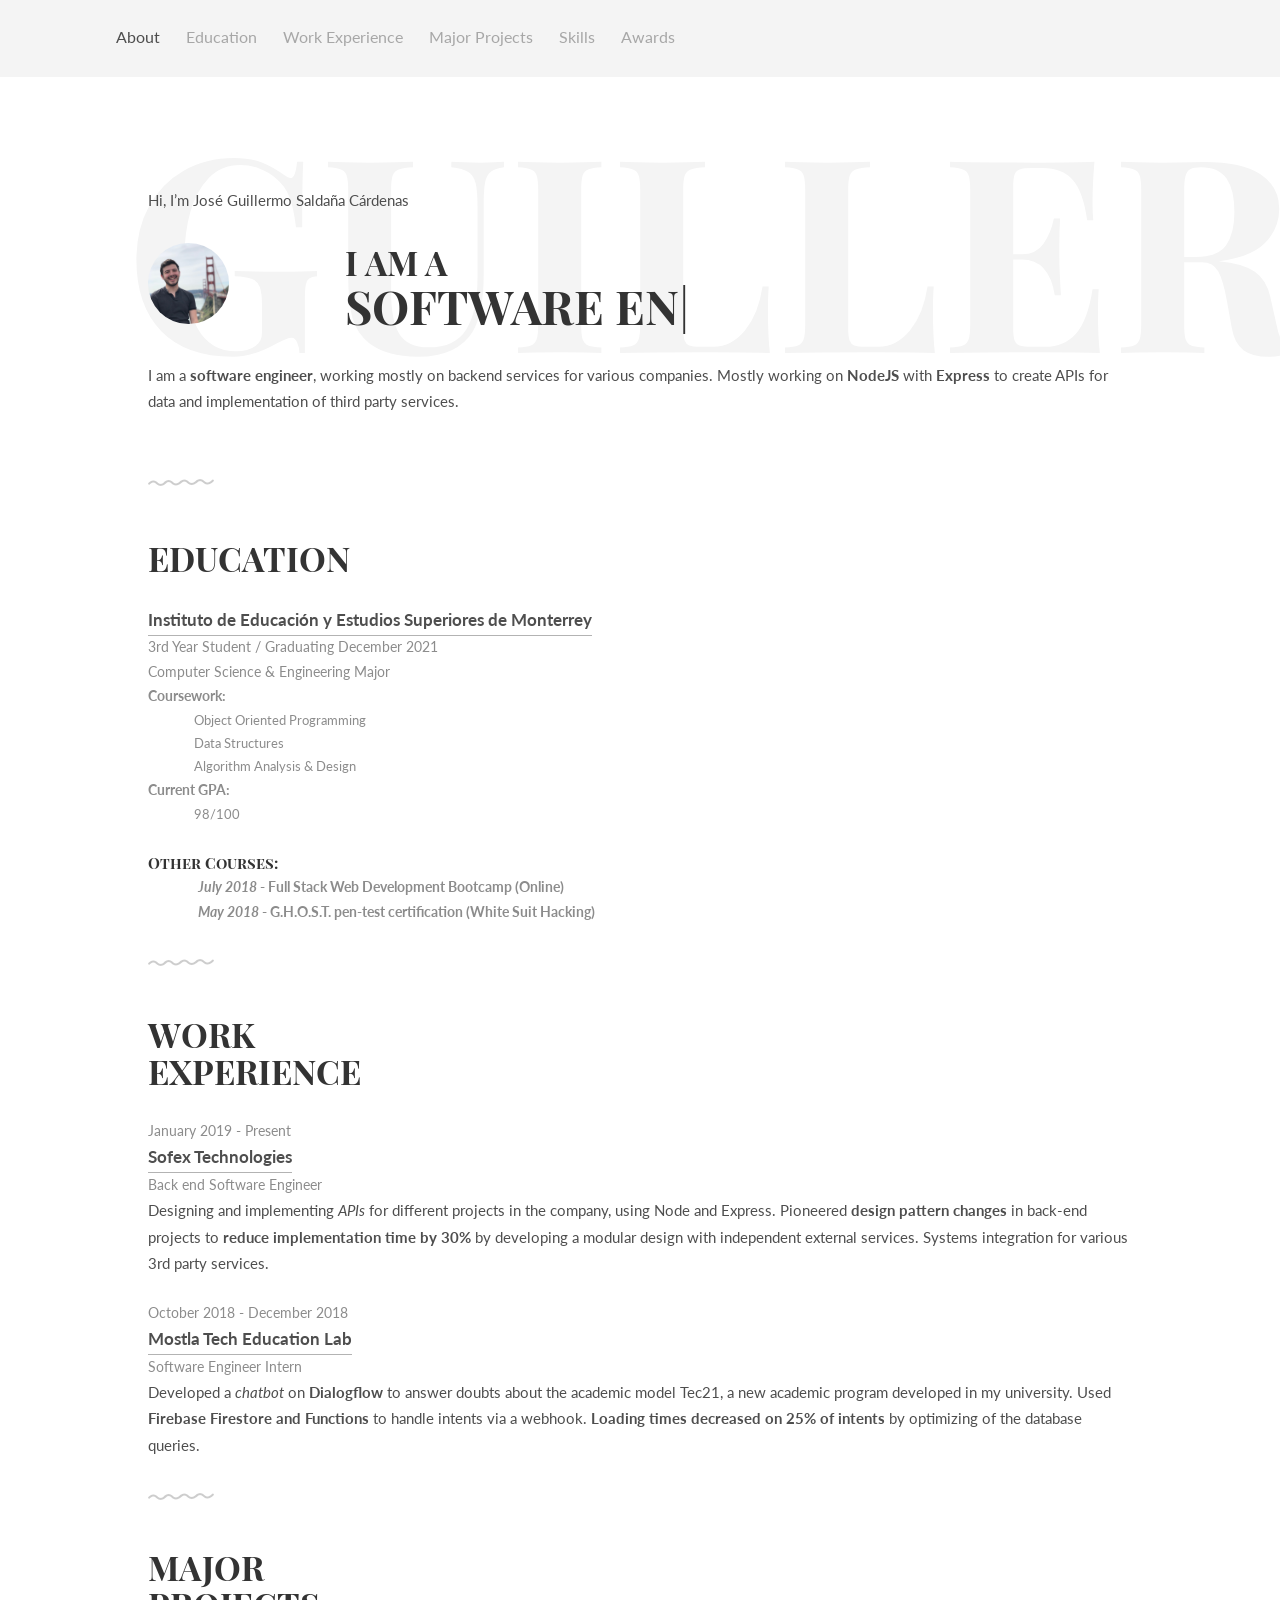
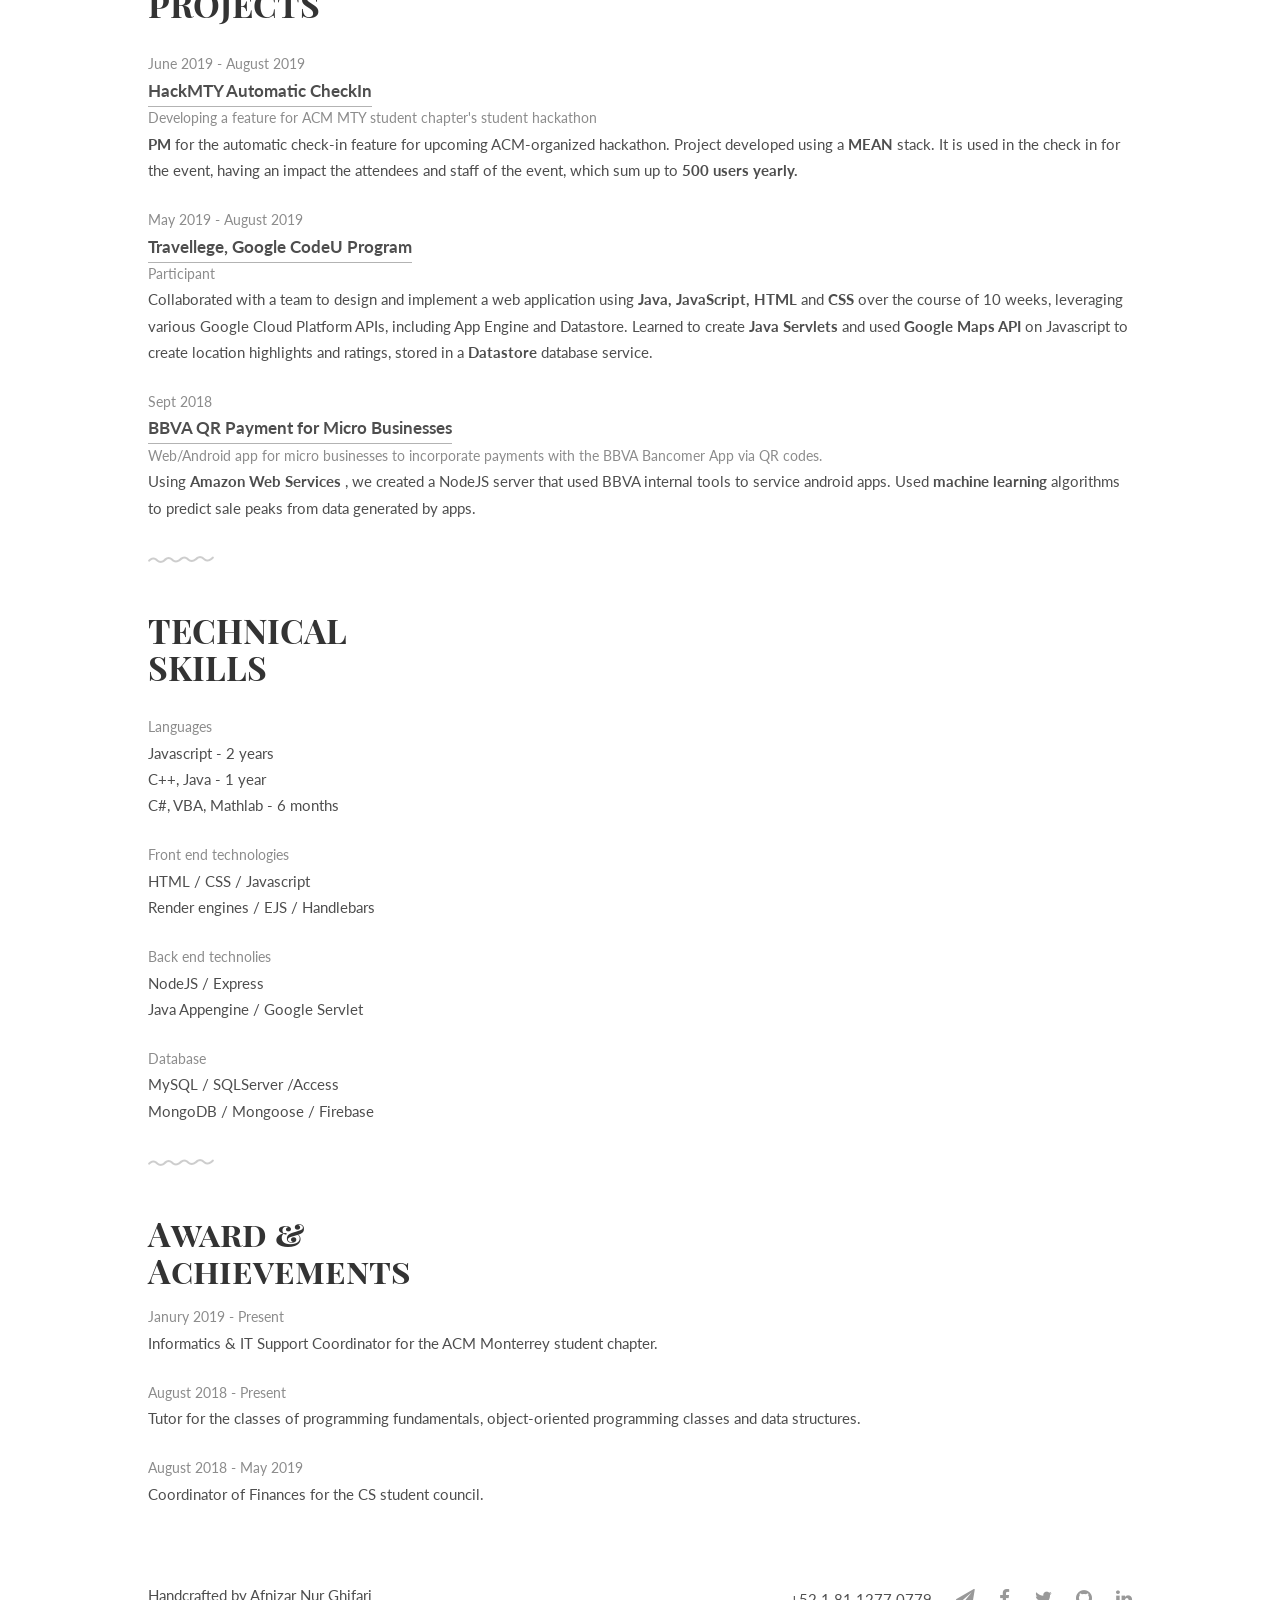
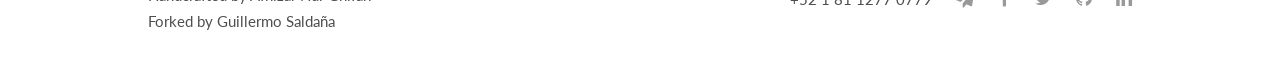
==== index.html @ 8d0f3b72 "Removes extra scroll bar" ====
<!DOCTYPE html>
<html>
<head>
    <title>José Guillermo Saldaña Cárdenas</title>
    <meta charset="utf-8" />
    <meta name="viewport" content="width=device-width, initial-scale=1">
    <meta name="description" content="Draco is free PSD &amp; HTML template by @afnizarnur">
    <meta name="author" content="">
    <meta name="viewport" content="width=device-width, initial-scale=1" />
    <link rel="stylesheet" href="css/kube.css" />
    <link rel="stylesheet" href="css/font-awesome.min.css" />
    <link rel="stylesheet" href="css/custom.css" />
    <link rel="shortcut icon" href="img/favicon.png" />
	<link href='https://fonts.googleapis.com/css?family=Playfair+Display+SC:700' rel='stylesheet' type='text/css'>
	<link href='https://fonts.googleapis.com/css?family=Lato:400,700' rel='stylesheet' type='text/css'>
	<style>
		.intro h1:before {
			/* Edit this with your name or anything else */
			content: 'Guillermo';
		}
	</style>
</head>
<body>
	<!-- Navigation -->
	<div class="main-nav">
		<div class="container">
			<header class="group top-nav">
				<div class="navigation-toggle" data-tools="navigation-toggle" data-target="#navbar-1">
				    <span class="logo">Guillermo Saldaña</span>
				</div>
			    <nav id="navbar-1" class="navbar item-nav">
				    <ul>
				        <li class="active"><a href="#about">About</a></li>
				        <li><a href="#education">Education</a></li>
				        <li><a href="#experiences">Work Experience</a></li>
                <li><a href="#projects">Major Projects</a></li>
                <li><a href="#skills">Skills</a></li>
                <li><a href="#awards">Awards</a></li>
                <!-- <li><a href="#events">Event Participation</a></li> -->
				    </ul>
				</nav>
			</header>
		</div>
	</div>

	<!-- Introduction -->
	<div class="intro section" id="about">
		<div class="container">
			<p>Hi, I’m José Guillermo Saldaña Cárdenas</p>
			<div class="units-row units-split wrap">
				<div class="unit-20">
					<img src="img/ava.jpg" alt="Avatar">
				</div>
				<div class="unit-80">
					<h1>I am a<br><span id="typed"></span></h1>
				</div>
        <p>
          I am a <strong>software engineer</strong>, working mostly on backend services for various companies. Mostly working on <strong>NodeJS</strong> with <strong>Express</strong> to create APIs for data and implementation of third party services.
        </p>
			</div>
		</div>
  </div>

  <!-- Education -->
  <div class="work section second" id="education">
		<div class="container">
			<h1>Education</h1>
			<ul class="work-list">
				<li><a href="https://tec.mx/es" target="_blank">Instituto de Educación y Estudios Superiores de Monterrey</a></li>
        <li>3rd Year Student / Graduating December 2021 </li>
        <li></li>
        <li>Computer Science & Engineering Major</li>
        <li><strong>Coursework:</strong>
          <ul>
            <li>Object Oriented Programming</li>
            <li>Data Structures</li>
            <li>Algorithm Analysis & Design</li>
          </ul>
        </li>
        <li><strong>Current GPA:</strong> 
          <ul>
            <li>
              98/100
            </li>
          </ul>
        </li>
			</ul>
			<ul class="work-list">
        <h5><strong>Other Courses:</strong></lh5>
          <ul>
            <li>
                <em> July 2018 </em> - Full Stack Web Development Bootcamp (Online) 
            </li>
            <li>
                <em> May 2018 </em> - G.H.O.S.T. pen-test certification (White Suit Hacking)
            </li>
          </ul>
			</ul>
		</div>
	</div>

	<!-- Work Experience -->
	<div class="work section second" id="experiences">
		<div class="container">
			<h1>Work<br>Experience</h1>
			<ul class="work-list">
				<li>January 2019 - Present</li>
				<li><a href="http://www.sofex.com.mx/es/" target="_blank">Sofex Technologies</a></li>
        <li>Back end Software Engineer</li>
        <p>
          Designing and implementing <em> APIs </em> for different projects in the company, using Node and Express.
          Pioneered <strong> design pattern changes </strong> in back-end projects to <strong> reduce implementation
          time by 30% </strong> by developing a modular design with independent external services.
          Systems integration for various 3rd party services.
        </p>
			</ul>
			<ul class="work-list">
				<li>October 2018 - December 2018</li>
				<li><a href="https://mostla.tec.mx" target="_blank">Mostla Tech Education Lab</a></li>
        <li>Software Engineer Intern</li>
        <p>
          Developed a <em> chatbot </em> on <strong> Dialogflow </strong> to answer doubts about the academic model
          Tec21, a new academic program developed in my university.
          Used <strong> Firebase Firestore and Functions </strong> to handle intents via a webhook. <strong> Loading
          times decreased on 25% of intents </strong> by optimizing of the database queries.
        </p>
			</ul>
		</div>
	</div>

	<!-- Projects -->
	<div class="work section second" id="projects">
		<div class="container">
			<h1>Major<br>Projects</h1>
			<ul class="work-list">
				<li>June 2019 - August 2019</li>
				<li><a href="http://register.hackmty.com" target="_blank">HackMTY Automatic CheckIn</a></li>
        <li>Developing a feature for ACM MTY student chapter's student hackathon</li>
        <p>
            <strong> PM </strong> for the automatic check-in feature for upcoming ACM-organized hackathon.
            Project developed using a <strong> MEAN </strong> stack.
            It is used in the check in for the event, having an impact the attendees and staff of the event, which sum up to <strong> 500 users yearly. </strong>
        </p>
			</ul>
			<ul class="work-list">
				<li>May 2019 - August 2019</li>
				<li><a href="https://summerofcode.withgoogle.com/" target="_blank">Travellege, Google CodeU Program</a></li>
        <li>Participant</li>
        <p>
          Collaborated with a team to design and implement a web application using
          <strong> Java, JavaScript, HTML </strong> and <strong> CSS </strong> over the course of 10 weeks, leveraging
          various Google Cloud Platform APIs, including App Engine and Datastore.
          Learned to create <strong>Java Servlets </strong> and used <strong>Google Maps API </strong> on Javascript to
          create location highlights and ratings, stored in a <strong> Datastore </strong> database service.
        </p>
      </ul>
			<ul class="work-list">
				<li>Sept 2018</li>
				<li><a href="https://www.bbva.mx" target="_blank">BBVA QR Payment for Micro Businesses</a></li>
        <li>Web/Android app for micro businesses to incorporate payments with the BBVA Bancomer App via QR codes.</li>
        <p>
          Using <strong> Amazon Web Services </strong>, we created a NodeJS server that used</strong> BBVA internal tools</strong>
          to service android apps. Used <strong> machine learning </strong> algorithms to predict sale peaks from data generated by apps.
        </p>
      </ul>
        

		</div>
	</div>

  <!-- Technical Skills -->
  <div class="skills section second" id="skills">
    <div class="container">
      <h1>Technical<br>Skills</h1>
      <ul class="skill-list list-flat">
        <li>Languages</li>
        <li>Javascript - 2 years</li>
        <li>C++, Java - 1 year</li>
        <li>C#, VBA, Mathlab - 6 months</li>
      </ul>
      <ul class="skill-list list-flat">
        <li>Front end technologies</li>
        <li>HTML / CSS / Javascript</li>
        <li>Render engines / EJS / Handlebars</li>
      </ul>
      <ul class="skill-list list-flat">
        <li>Back end technolies</li>
        <li>NodeJS / Express </li> 
        <li>Java Appengine / Google Servlet </li>
      </ul>
      <ul class="skill-list list-flat">
        <li>Database</li>
        <li>MySQL / SQLServer /Access</li>
        <li>MongoDB / Mongoose / Firebase</li>
      </ul>
    </div>
  </div>

	<!-- Award & Achievements -->
	<div class="award second" id="achievements">
		<div class="container">
			<h1>Award &amp;<br>Achievements</h1>
			<ul class="award-list list-flat">
        <li>Janury 2019 - Present</li>
				<li>
          Informatics & IT Support Coordinator for the ACM Monterrey student chapter.
        </li>
			</ul>
			<ul class="award-list list-flat">
				<li>August 2018 - Present</li>
        <li>Tutor for the classes of programming fundamentals, object-oriented
        programming classes and data structures.</li>
			</ul>
			<ul class="award-list list-flat">
				<li>August 2018 - May 2019</li>
        <li>
          Coordinator of Finances for the CS student council.
				</li>
			</ul>
		</div>
  </div>
  
  
	<footer>
      <div class="container">
        <div class="units-row">
            <div class="unit-50">
              <p>Handcrafted by Afnizar Nur Ghifari <br>  Forked by Guillermo Saldaña</p>
            </div>
            <div class="unit-50">
            <ul class="social list-flat right">
              <li>+52 1 81 1277 0779</li>
              <li><a href="mailto:jgmosaldanac@gmail.com"><i class="fa fa-send"></i></a></li>
              <li><a href="https://www.facebook.com/memosaldanac"><i class="fa fa-facebook"></i></a></li>
              <li><a href="http://twitter.com/memo_saldana"><i class="fa fa-twitter"></i></a></li>
              <li><a href="http://dribbble.com/memo-saldana"><i class="fa fa-github"></i></a></li>
              <li><a href="https://linkedin.com/in/jgmo-saldanac/"><i class="fa fa-linkedin"></i></a></li>
            </ul>
            
            </div>
        </div>
      </div>
    </footer>
	<!-- Javascript -->
	<script src="js/jquery.min.js"></script>
	<script src="js/typed.min.js"></script>
    <script src="js/kube.min.js"></script>
    <script src="js/site.js"></script>
    <script>
		function newTyped(){}$(function(){$("#typed").typed({
		// Change to edit type effect
		strings: ["Software Engineer", "Web Developer", "Backend Developer", "Human"],

		typeSpeed:90,backDelay:700,contentType:"html",loop:!0,resetCallback:function(){newTyped()}}),$(".reset").click(function(){$("#typed").typed("reset")})});
    </script>
</body>
</html>
---- css/kube.css ----
/*
 *  Kube Framework 4
 *  Draco HTML Template by @afnizarnur
 *  License: Attribution-NonCommercial-ShareAlike 4.0 International (CC BY-NC-SA 4.0)
*/

/* =Reset
-----------------------------------------------------------------------------*/
*,
*:before,
*:after {
  -webkit-box-sizing: border-box;
  -moz-box-sizing: border-box;
  box-sizing: border-box;
}
html {
  font-family: sans-serif;
  -ms-text-size-adjust: 100%;
  -webkit-text-size-adjust: 100%;
}
html,
body,
div,
span,
object,
iframe,
p,
blockquote,
pre,
a,
abbr,
acronym,
address,
big,
cite,
code,
del,
dfn,
em,
img,
ins,
kbd,
q,
s,
samp,
small,
strike,
strong,
sub,
sup,
tt,
var,
b,
u,
i,
center,
dl,
dt,
dd,
ol,
ul,
li,
fieldset,
form,
label,
legend,
table,
caption,
tbody,
tfoot,
thead,
tr,
th,
td,
article,
aside,
canvas,
details,
embed,
figure,
figcaption,
footer,
header,
hgroup,
menu,
nav,
output,
ruby,
section,
summary,
time,
mark,
audio,
video,
h1,
h2,
h3,
h4,
h5,
h6 {
  margin: 0;
  padding: 0;
  border: 0;
  outline: 0;
  font-size: 100%;
  vertical-align: baseline;
  background: transparent;
}
a:active,
a:hover {
  outline: 0;
}
article,
aside,
details,
figcaption,
figure,
footer,
header,
hgroup,
main,
nav,
section,
embed,
object,
iframe,
audio,
video,
canvas,
progress,
meter,
output,
textarea {
  display: block;
}
audio:not([controls]) {
  display: none;
  height: 0;
}
/* To prevent some browsers from inserting quotes on q and p */
blockquote,
q {
  quotes: none;
}
blockquote p:before,
blockquote p:after,
q:before,
q:after {
  content: '';
  content: none;
}
/* Table reset */
table {
  border-collapse: collapse;
  border-spacing: 0;
}
caption,
th,
td {
  text-align: left;
  vertical-align: top;
}
thead th,
thead td {
  font-weight: bold;
  vertical-align: bottom;
}
/* Image inside */
a img,
th img,
td img {
  vertical-align: top;
}
button,
input,
select,
textarea {
  margin: 0;
}
textarea {
  overflow: auto;
  vertical-align: top;
  resize: vertical;
}
/* Normalize buttons in IE */
button {
  width: auto;
  overflow: visible;
}
/* Hand cursor on clickable controls */
input[type="reset"],
input[type="submit"],
input[type="file"],
input[type="radio"],
input[type="checkbox"],
select,
button {
  cursor: pointer;
}
/* Trick with vertical align for radio and checkbox  */
input[type="radio"],
input[type="checkbox"] {
  font-size: 110%;
  position: relative;
  top: -1px;
  margin-right: 3px;
}
/* Normalize search fields */
input[type="search"] {
  -webkit-appearance: textfield;
}
input[type="search"]::-webkit-search-decoration,
input[type="search"]::-webkit-search-cancel-button {
  -webkit-appearance: none;
}
/* Normalize horizontal line */
hr {
  display: block;
  height: 1px;
  border: 0;
  border-top: 1px solid #ddd;
}
/* Responsive media */
img,
video,
audio,
embed,
object {
  max-width: 100%;
}
img,
video,
embed,
object {
  height: auto;
}
embed,
object {
  height: 100%;
}
img {
  vertical-align: middle;
  -ms-interpolation-mode: bicubic;
}
/* =Typography
-----------------------------------------------------------------------------*/
body {
  font-family: "Helvetica Neue", Helvetica, Tahoma, sans-serif;
  font-size: 0.9375em;
  line-height: 1.65em;
  background: #ffffff;
  color: #222222;
}
/* =Links
-----------------------------------------------------------------------------*/
a {
  color: #134da5;
}
a:focus,
a:hover {
  color: #de2c3b;
}
/* =Headings
-----------------------------------------------------------------------------*/
h1,
h2,
h3,
h4,
h5,
h6,
.h1,
.h2,
.h3,
.h4,
.h5,
.h6 {
  font-family: "Helvetica Neue", Helvetica, Tahoma, sans-serif;
  font-weight: bold;
  color: #000000;
  text-rendering: optimizeLegibility;
  margin: 0 0 .5em 0;
}
h1,
.h1,
h2,
.h2 {
  line-height: 1.1;
}
h3,
.h3,
h4,
.h4 {
  line-height: 1.3;
}
h1,
.h1 {
  font-size: 2.25em;
}
h2,
.h2 {
  font-size: 1.5em;
  margin-bottom: .7em;
}
h3,
.h3 {
  font-size: 1.3125em;
}
h4,
.h4 {
  font-size: 1.125em;
}
h5,
.h5 {
  font-size: 1em;
}
h6,
.h6 {
  font-size: 0.75em;
  text-transform: uppercase;
}
/* =Lead
-----------------------------------------------------------------------------*/
.lead {
  font-size: 1.3125em;
  line-height: 1.5;
  margin-bottom: 1.0999999999999999em;
}
/* =Line height and margin
-----------------------------------------------------------------------------*/
p,
ul,
ol,
dl,
dd,
dt,
blockquote,
td,
th {
  line-height: 1.65em;
}
ul,
ol,
ul ul,
ol ol,
ul ol,
ol ul {
  margin: 0 0 0 3.3em;
}
ul li,
ol li {
  text-align: left;
}
ol ol li {
  list-style-type: lower-alpha;
}
ol ol ol li {
  list-style-type: lower-roman;
}
p,
ul,
ol,
dl,
blockquote,
hr,
pre,
table,
form,
fieldset,
figure,
address {
  margin-bottom: 1.65em;
}
/* =Blockquote
-----------------------------------------------------------------------------*/
blockquote {
  position: relative;
  font-style: italic;
  font-size: 1.125em;
  margin-left: 2.4749999999999996em;
  padding-left: 1.65em;
  border-left: 2px solid #dddddd;
}
blockquote p {
  margin-bottom: .5em;
}
blockquote small,
cite {
  color: rgba(0, 0, 0, 0.4);
  font-style: italic;
}
small,
blockquote cite {
  font-size: 12.75px;
  line-height: 1;
}
/* =Address
-----------------------------------------------------------------------------*/
address {
  font-style: normal;
}
/* =Definition list
-----------------------------------------------------------------------------*/
dl dt {
  font-weight: bold;
}
dd {
  margin-left: 1.65em;
}
/* =Text-level
-----------------------------------------------------------------------------*/
s,
del {
  text-decoration: line-through;
}
abbr[title],
dfn[title] {
  border-bottom: 1px dotted #0f0f0f;
  cursor: help;
}
strong,
b {
  font-weight: bold;
}
em,
i {
  font-style: italic;
}
sub,
sup {
  font-size: 11.25px;
  line-height: 0;
  position: relative;
}
sup {
  top: -0.5em;
}
sub {
  bottom: -0.25em;
}
figcaption {
  margin: .3em 0;
  font-size: 12.75px;
  font-style: italic;
}
ins,
u {
  text-decoration: underline;
}
mark {
  background-color: #ffc800;
  color: #0f0f0f;
  text-decoration: none;
}
/* =Code
-----------------------------------------------------------------------------*/
pre,
code,
kbd,
samp,
var,
output {
  font-size: 90%;
  font-style: normal;
  font-family: Menlo, Monaco, Consolas, "Courier New", monospace;
}
pre {
  margin-top: 1.65em;
  font-size: 100%;
  line-height: 1.5;
  color: #222222;
  overflow: auto;
}
code,
samp,
kbd {
  padding: 3px 6px 2px 6px;
  display: inline-block;
  line-height: 1;
  border-radius: 2px;
}
code {
  background: #f4f4f4;
  border: 1px solid #d4d4d4;
}
pre code {
  font-size: 100%;
  border: none;
  padding: 0;
  background: none;
  line-height: 1.65em;
}
var {
  color: rgba(0, 0, 0, 0.5);
}
samp {
  background: #d3e3fb;
  border: 1px solid #b2cef8;
}
kbd {
  background: #0f0f0f;
  color: rgba(255, 255, 255, 0.85);
  white-space: nowrap;
}
/* =Form
-----------------------------------------------------------------------------*/
button:active,
button:focus {
  outline: none;
}
textarea,
select {
  font-family: "Helvetica Neue", Helvetica, Tahoma, sans-serif;
  font-size: 1em;
  box-shadow: none;
}
textarea,
select[multiple],
select[multiple="multiple"] {
  padding: 0.3em 0.35em;
  line-height: 1.35em;
  width: 100%;
}
input[type="text"],
input[type="password"],
input[type="email"],
input[type="url"],
input[type="phone"],
input[type="tel"],
input[type="number"],
input[type="datetime"],
input[type="date"],
input[type="month"],
input[type="color"],
input[type="time"],
input[type="search"],
input[type="datetime-local"] {
  font-family: "Helvetica Neue", Helvetica, Tahoma, sans-serif;
  font-size: 1em;
  box-shadow: none;
  padding: 0.3em 0.35em;
  line-height: 1.65em;
  border-radius: 0;
  outline: none;
}
select[multiple],
select[multiple="multiple"],
textarea,
input[type="text"],
input[type="password"],
input[type="email"],
input[type="url"],
input[type="phone"],
input[type="tel"],
input[type="number"],
input[type="datetime"],
input[type="date"],
input[type="month"],
input[type="color"],
input[type="time"],
input[type="search"],
input[type="datetime-local"] {
  background: #ffffff;
  border: 1px solid #cccccc;
  position: relative;
  z-index: 2;
  -webkit-appearance: none;
}
textarea[disabled],
input[type="text"][disabled],
input[type="password"][disabled],
input[type="email"][disabled],
input[type="url"][disabled],
input[type="phone"][disabled],
input[type="tel"][disabled],
input[type="number"][disabled],
input[type="datetime"][disabled],
input[type="date"][disabled],
input[type="month"][disabled],
input[type="color"][disabled],
input[type="time"][disabled],
input[type="search"][disabled],
input[type="datetime-local"][disabled] {
  resize: none;
  color: rgba(0, 0, 0, 0.5);
}
select[disabled],
input[type="checkbox"][disabled],
input[type="radio"][disabled] {
  cursor: default;
}
input::-moz-focus-inner,
button::-moz-focus-inner {
  border: 0;
  padding: 0;
}
input[type="range"] {
  position: relative;
  top: 3px;
}
select {
  margin-bottom: 0 !important;
}
fieldset {
  padding: 1.65em;
  margin-bottom: 1.65em;
  border: 1px solid #cccccc;
}
fieldset *:last-child {
  margin-bottom: 0 !important;
}
legend {
  font-weight: bold;
  padding: 0 1em;
  margin-left: -1em;
}
/* =Tables
-----------------------------------------------------------------------------*/
table {
  max-width: 100%;
  width: 100%;
  empty-cells: show;
}
table caption {
  text-transform: uppercase;
  padding: 0 1.0999999999999999em;
  color: rgba(0, 0, 0, 0.4);
  font-size: 12.75px;
}
table th,
table td {
  border-bottom: 1px solid #eeeeee;
  padding: 0.825em 1.0999999999999999em;
}
table tfoot th,
table tfoot td {
  color: rgba(0, 0, 0, 0.4);
}
/* =Grid
-----------------------------------------------------------------------------*/
.units-container:after,
.units-row:after {
  content: "";
  display: table;
  clear: both;
}
.units-container:after,
.units-row:after {
  content: "";
  display: table;
  clear: both;
}
.units-container {
  /* it's the trick to not collapse padding-top in the child element */

  padding-top: 1px;
  margin-top: -1px;
}
.units-row {
  margin-bottom: 1.65em;
}
.width-100,
.unit-100 {
  width: 100%;
}
.width-90,
.unit-90 {
  width: 90%;
}
.width-80,
.unit-80 {
  width: 80%;
}
.width-75,
.unit-75 {
  width: 75%;
}
.width-70,
.unit-70 {
  width: 70%;
}
.width-66,
.unit-66 {
  width: 66.6%;
}
.width-65,
.unit-65 {
  width: 65%;
}
.width-60,
.unit-60 {
  width: 60%;
}
.width-50,
.unit-50 {
  width: 50%;
}
.width-40,
.unit-40 {
  width: 40%;
}
.width-35,
.unit-35 {
  width: 35%;
}
.width-33,
.unit-33 {
  width: 33.3%;
}
.width-30,
.unit-30 {
  width: 30%;
}
.width-25,
.unit-25 {
  width: 25%;
}
.width-20,
.unit-20 {
  width: 20%;
}
.width-10,
.unit-10 {
  width: 10%;
}
.units-row .unit-90,
.units-row .unit-80,
.units-row .unit-75,
.units-row .unit-70,
.units-row .unit-66,
.units-row .unit-65,
.units-row .unit-60,
.units-row .unit-50,
.units-row .unit-40,
.units-row .unit-35,
.units-row .unit-33,
.units-row .unit-30,
.units-row .unit-25,
.units-row .unit-20,
.units-row .unit-10 {
  float: left;
  margin-left: 3%;
}
.units-row .unit-90:first-child,
.units-row .unit-80:first-child,
.units-row .unit-75:first-child,
.units-row .unit-70:first-child,
.units-row .unit-66:first-child,
.units-row .unit-65:first-child,
.units-row .unit-60:first-child,
.units-row .unit-50:first-child,
.units-row .unit-40:first-child,
.units-row .unit-35:first-child,
.units-row .unit-33:first-child,
.units-row .unit-30:first-child,
.units-row .unit-25:first-child,
.units-row .unit-20:first-child,
.units-row .unit-10:first-child {
  margin-left: 0;
}
.units-row .unit-90 {
  width: 89.7%;
}
.units-row .unit-80 {
  width: 79.4%;
}
.units-row .unit-75 {
  width: 74.25%;
}
.units-row .unit-70 {
  width: 69.1%;
}
.units-row .unit-66 {
  width: 65.66666666666666%;
}
.units-row .unit-65 {
  width: 65.66666666666666%;
}
.units-row .unit-60 {
  width: 58.800000000000004%;
}
.units-row .unit-50 {
  width: 48.5%;
}
.units-row .unit-40 {
  width: 38.2%;
}
.units-row .unit-35 {
  width: 31.333333333333332%;
}
.units-row .unit-33 {
  width: 31.333333333333332%;
}
.units-row .unit-30 {
  width: 27.9%;
}
.units-row .unit-25 {
  width: 22.75%;
}
.units-row .unit-20 {
  width: 17.6%;
}
.units-row .unit-10 {
  width: 7.3%;
}
.unit-push-90,
.unit-push-80,
.unit-push-75,
.unit-push-70,
.unit-push-66,
.unit-push-65,
.unit-push-60,
.unit-push-50,
.unit-push-40,
.unit-push-35,
.unit-push-33,
.unit-push-30,
.unit-push-25,
.unit-push-20,
.unit-push-10 {
  position: relative;
}
.unit-push-90 {
  left: 92.7%;
}
.unit-push-80 {
  left: 82.4%;
}
.unit-push-75 {
  left: 77.25%;
}
.unit-push-70 {
  left: 72.1%;
}
.unit-push-66 {
  left: 68.66666666666666%;
}
.unit-push-65 {
  left: 68.66666666666666%;
}
.unit-push-60 {
  left: 61.800000000000004%;
}
.unit-push-50 {
  left: 51.5%;
}
.unit-push-40 {
  left: 41.2%;
}
.unit-push-35 {
  left: 34.33333333333333%;
}
.unit-push-33 {
  left: 34.33333333333333%;
}
.unit-push-30 {
  left: 30.9%;
}
.unit-push-25 {
  left: 25.75%;
}
.unit-push-20 {
  left: 20.6%;
}
.unit-push-10 {
  left: 10.3%;
}
.units-row .unit-push-right {
  float: right;
}
.units-row .unit-role-right {
  margin-left: 3%;
  float: right;
}
.units-row .unit-role-left {
  margin-left: 0;
}
.centered,
.unit-centered {
  float: none !important;
  margin: 0 auto !important;
}
.unit-padding {
  padding: 1.65em;
}
.units-padding .unit-100,
.units-padding .unit-90,
.units-padding .unit-80,
.units-padding .unit-75,
.units-padding .unit-70,
.units-padding .unit-66,
.units-padding .unit-65,
.units-padding .unit-60,
.units-padding .unit-50,
.units-padding .unit-40,
.units-padding .unit-35,
.units-padding .unit-33,
.units-padding .unit-30,
.units-padding .unit-25,
.units-padding .unit-20,
.units-padding .unit-10 {
  padding: 1.65em;
}
.units-split .unit-90,
.units-split .unit-80,
.units-split .unit-75,
.units-split .unit-70,
.units-split .unit-66,
.units-split .unit-65,
.units-split .unit-60,
.units-split .unit-50,
.units-split .unit-40,
.units-split .unit-35,
.units-split .unit-33,
.units-split .unit-30,
.units-split .unit-25,
.units-split .unit-20,
.units-split .unit-10 {
  margin-left: 0;
}
.units-split .unit-90 {
  width: 90%;
}
.units-split .unit-80 {
  width: 80%;
}
.units-split .unit-75 {
  width: 75%;
}
.units-split .unit-70 {
  width: 70%;
}
.units-split .unit-66 {
  width: 66.6%;
}
.units-split .unit-65 {
  width: 65%;
}
.units-split .unit-60 {
  width: 60%;
}
.units-split .unit-50 {
  width: 50%;
}
.units-split .unit-40 {
  width: 40%;
}
.units-split .unit-35 {
  width: 35%;
}
.units-split .unit-33 {
  width: 33.3%;
}
.units-split .unit-30 {
  width: 30%;
}
.units-split .unit-25 {
  width: 25%;
}
.units-split .unit-20 {
  width: 20%;
}
.units-split .unit-10 {
  width: 10%;
}
/* =Blocks
-----------------------------------------------------------------------------*/
.blocks-2,
.blocks-3,
.blocks-4,
.blocks-5,
.blocks-6 {
  padding-left: 0;
  list-style: none;
  margin-left: -3%;
}
.blocks-2:after,
.blocks-3:after,
.blocks-4:after,
.blocks-5:after,
.blocks-6:after {
  content: "";
  display: table;
  clear: both;
}
.blocks-2:after,
.blocks-3:after,
.blocks-4:after,
.blocks-5:after,
.blocks-6:after {
  content: "";
  display: table;
  clear: both;
}
.blocks-2 > li,
.blocks-3 > li,
.blocks-4 > li,
.blocks-5 > li,
.blocks-6 > li {
  height: auto;
  float: left;
  margin-bottom: 1.65em;
  margin-left: 3%;
}
.blocks-2 > li ul,
.blocks-3 > li ul,
.blocks-4 > li ul,
.blocks-5 > li ul,
.blocks-6 > li ul {
  list-style-type: disc;
}
.blocks-2 > li ul ul,
.blocks-3 > li ul ul,
.blocks-4 > li ul ul,
.blocks-5 > li ul ul,
.blocks-6 > li ul ul {
  list-style-type: circle;
}
.blocks-2 > li li,
.blocks-3 > li li,
.blocks-4 > li li,
.blocks-5 > li li,
.blocks-6 > li li {
  float: none;
  margin: 0;
}
.blocks-2 > li {
  width: 47%;
}
.blocks-3 > li {
  width: 30.333333333333332%;
}
.blocks-4 > li {
  width: 22%;
}
.blocks-5 > li {
  width: 17%;
}
.blocks-6 > li {
  width: 13.666666666666666%;
}
.block-first {
  clear: both;
}
/* =Tables
-----------------------------------------------------------------------------*/
table.table-bordered td,
table.table-bordered th {
  border: 1px solid #eeeeee;
}
table.table-simple td,
table.table-simple th,
table.table-simple caption {
  border: none;
  padding-left: 0;
}
table.table-flat td,
table.table-flat th,
table.table-flat caption {
  border: none;
  padding: 0;
}
table.table-stroked td,
table.table-stroked th {
  border-bottom: 1px solid #eeeeee;
}
table.table-stripped tbody tr:nth-child(odd) td {
  background: #f8f8f8;
}
table.table-hovered tbody tr:hover td {
  background-color: #f4f4f4;
}
/* Responsive Tables */
.table-container {
  width: 100%;
  overflow: auto;
  margin-bottom: 1.65em;
}
.table-container table {
  margin-bottom: 0;
}
.table-container::-webkit-scrollbar {
  -webkit-appearance: none;
  width: 14px;
  height: 14px;
}
.table-container::-webkit-scrollbar-thumb {
  border-radius: 8px;
  border: 3px solid #fff;
  background-color: rgba(0, 0, 0, 0.3);
}
/* =Forms
-----------------------------------------------------------------------------*/
.forms .btn,
.forms input[type="submit"].btn,
.forms button,
.forms input[type="submit"],
.forms input[type="reset"] {
  padding: 0.3625em 1.3em;
}
.forms .btn-outline {
  padding: 0.3em 1.3em;
}
.forms .btn-outline.bold {
  padding: 0.2375em 1.3em;
}
.forms label {
  display: block;
  margin-bottom: 1.0999999999999999em;
}
.forms input[type="text"],
.forms input[type="password"],
.forms input[type="email"],
.forms input[type="url"],
.forms input[type="phone"],
.forms input[type="tel"],
.forms input[type="number"],
.forms input[type="datetime"],
.forms input[type="date"],
.forms input[type="month"],
.forms input[type="color"],
.forms input[type="time"],
.forms input[type="search"],
.forms input[type="range"],
.forms input[type="file"],
.forms input[type="datetime-local"],
.forms textarea,
.forms select {
  display: block;
}
.forms-inline input[type="text"],
.forms-inline-list input[type="text"],
.forms-inline input[type="password"],
.forms-inline-list input[type="password"],
.forms-inline input[type="email"],
.forms-inline-list input[type="email"],
.forms-inline input[type="url"],
.forms-inline-list input[type="url"],
.forms-inline input[type="phone"],
.forms-inline-list input[type="phone"],
.forms-inline input[type="tel"],
.forms-inline-list input[type="tel"],
.forms-inline input[type="number"],
.forms-inline-list input[type="number"],
.forms-inline input[type="datetime"],
.forms-inline-list input[type="datetime"],
.forms-inline input[type="date"],
.forms-inline-list input[type="date"],
.forms-inline input[type="month"],
.forms-inline-list input[type="month"],
.forms-inline input[type="color"],
.forms-inline-list input[type="color"],
.forms-inline input[type="time"],
.forms-inline-list input[type="time"],
.forms-inline input[type="search"],
.forms-inline-list input[type="search"],
.forms-inline input[type="range"],
.forms-inline-list input[type="range"],
.forms-inline input[type="file"],
.forms-inline-list input[type="file"],
.forms-inline input[type="datetime-local"],
.forms-inline-list input[type="datetime-local"],
.forms-inline textarea,
.forms-inline-list textarea,
.forms-inline select,
.forms-inline-list select {
  display: inline-block;
}
.forms-list,
.forms-inline,
.forms-inline-list {
  margin: 0;
  padding: 0;
  margin-bottom: 1.0999999999999999em;
  list-style: none;
}
.forms-list label,
.forms-inline label,
.forms-inline-list li,
.forms-inline-list li label {
  display: inline-block;
  margin-bottom: 0;
}
.forms-inline-list li label {
  margin-right: 0.825em;
}
.forms-inline-list li {
  margin-bottom: 3px;
}
.forms-list li {
  margin-bottom: 6px;
}
.forms-desc {
  margin-top: 4px;
  color: rgba(0, 0, 0, 0.4);
  font-size: 12.75px;
  line-height: 1.4em;
}
input[type="text"],
input[type="password"],
input[type="email"],
input[type="url"],
input[type="phone"],
input[type="tel"],
input[type="number"],
input[type="datetime"],
input[type="date"],
input[type="month"],
input[type="color"],
input[type="time"],
input[type="search"],
input[type="datetime-local"],
textarea {
  -moz-transition: border ease 0.5s;
  transition: border ease 0.5s;
}
/* States */
.error,
.success {
  font-weight: normal;
  font-size: 12.75px;
}
input.input-error,
textarea.input-error,
select.input-error,
.input-error {
  border-color: #de2c3b;
  box-shadow: 0 0 0 2px rgba(222, 44, 59, 0.3), 0 1px 2px rgba(0, 0, 0, 0.2) inset;
}
input.input-success,
textarea.input-success,
select.input-success,
.input-success {
  border-color: #2c9f42;
  box-shadow: 0 0 0 2px rgba(44, 159, 66, 0.3), 0 1px 2px rgba(0, 0, 0, 0.2) inset;
}
input.input-gray,
textarea.input-gray,
select.input-gray,
.input-gray {
  border-color: #b3b6b7;
  box-shadow: 0 0 0 2px rgba(179, 182, 183, 0.4), 0 1px 2px rgba(0, 0, 0, 0.2) inset;
}
input[type="text"]:focus,
input[type="password"]:focus,
input[type="email"]:focus,
input[type="url"]:focus,
input[type="phone"]:focus,
input[type="tel"]:focus,
input[type="number"]:focus,
input[type="datetime"]:focus,
input[type="date"]:focus,
input[type="month"]:focus,
input[type="color"]:focus,
input[type="time"]:focus,
input[type="search"]:focus,
input[type="datetime-local"]:focus,
textarea:focus {
  outline: none;
  border-color: #2575ed;
  box-shadow: 0 0 0 2px rgba(37, 117, 237, 0.3), 0 1px 2px rgba(0, 0, 0, 0.2) inset;
}
/*
	Search
*/
input.input-search,
input[type="search"] {
  padding-right: .5em;
  padding-left: .5em;
  margin-bottom: 0;
  border-radius: 15px;
}
input.input-on-black {
  border: 1px solid rgba(255, 255, 255, 0.1);
  background: rgba(255, 255, 255, 0.35);
}
input.input-on-black::-webkit-input-placeholder {
  color: rgba(255, 255, 255, 0.6);
}
input.input-on-black::-moz-placeholder {
  color: rgba(255, 255, 255, 0.6);
}
input.input-on-black:focus,
input.input-on-black.active {
  border: 1px solid #fff;
  background: #fff;
  box-shadow: none;
}
input.input-on-black:focus::-webkit-input-placeholder,
input.input-on-black.active::-webkit-input-placeholder {
  color: #aaa;
}
input.input-on-black:focus::-moz-placeholder,
input.input-on-black.active::-moz-placeholder {
  color: #aaa;
}
/* Sizes */
input.input-big {
  font-size: 18px;
}
input.input-small {
  font-size: 12.75px;
}
input.input-smaller {
  font-size: 11.25px;
}
/* Append & Prepend */
.input-groups {
  display: table !important;
}
.input-groups input {
  width: 100%;
}
.input-groups input,
.input-groups .input-append,
.input-groups .input-prepend,
.input-groups .btn-append {
  display: table-cell !important;
}
.input-groups .btn-append,
.input-groups .input-append,
.input-groups .input-prepend {
  width: 1%;
  vertical-align: middle;
}
.input-groups .input-append,
.input-groups .input-prepend {
  background-color: #f4f4f4;
  border: 1px solid #d4d4d4;
  margin: 0;
  padding: .45em .75em .15em .75em;
  color: rgba(0, 0, 0, 0.6);
  line-height: 1.65em;
  font-size: 12.75px;
  white-space: nowrap;
}
.input-groups .input-prepend {
  border-right: none;
}
.input-groups .input-append {
  position: relative;
  z-index: 1;
  border-left: none;
}
.input-groups .btn-append .btn {
  display: block;
  height: auto;
  border-radius: 0 2px 2px 0;
}
/* =Navs
-----------------------------------------------------------------------------*/
/* NavBar */
.navbar {
  font-size: 105%;
  margin-bottom: 1.65em;
}
.navbar:after {
  content: "";
  display: table;
  clear: both;
}
.navbar:after {
  content: "";
  display: table;
  clear: both;
}
.navbar.navbar-left {
  float: left;
}
.navbar.navbar-right {
  float: right;
}
.navbar ul {
  list-style: none;
  margin: 0;
}
.navbar ul:after {
  content: "";
  display: table;
  clear: both;
}
.navbar ul:after {
  content: "";
  display: table;
  clear: both;
}
.navbar li {
  float: left;
  margin-right: 1.65em;
}
.navbar.navbar-right li {
  margin-right: 0;
  margin-left: 1.65em;
}
.navbar a,
.navbar span {
  display: block;
  text-decoration: none;
}
.navbar a:hover {
  color: #de2c3b;
  text-decoration: underline;
}
.navbar li.active a,
.navbar span {
  text-decoration: none;
  cursor: text;
  color: rgba(0, 0, 0, 0.4);
}
.navigation-toggle {
  display: none;
  text-transform: uppercase;
  position: relative;
  color: #0f0f0f;
  background-color: #f4f4f4;
}
.navigation-toggle:after {
  position: absolute;
  z-index: 1;
  top: 50%;
  margin-top: -12px;
  left: 10px;
  content: "\2630";
  font-size: 24px;
  line-height: 1;
}
.navigation-toggle.navigation-toggle-black {
  background-color: #0f0f0f;
  color: #ffffff;
}
.navigation-toggle.navigation-toggle-show {
  margin-bottom: 1.65em;
}
.navigation-toggle span {
  position: relative;
  z-index: 2;
  cursor: pointer;
  display: block;
  padding: 10px 20px 10px 40px;
}
.navigation-fixed {
  position: fixed;
  top: 0;
  left: 0;
  z-index: 101;
}
/* Pills */
.navbar-pills a,
.navbar-pills span {
  padding: 0.825em 1.65em;
}
.navbar-pills a:hover {
  color: #0f0f0f;
  background: #eee;
}
.navbar-pills li.active a,
.navbar-pills span {
  text-decoration: none;
  cursor: text;
  color: rgba(0, 0, 0, 0.4);
  background: #eee;
}
.navbar-pills li {
  margin-right: 1px;
}
.navbar-pills.navbar-right li {
  margin-left: 1px;
}
/* Fullwidth */
.fullwidth ul {
  width: 100%;
}
.fullwidth li {
  float: none !important;
  margin: 0;
  display: table-cell;
  width: 1%;
  text-align: center;
}
.fullwidth li a,
.fullwidth li span {
  display: block;
}
/* Vertical */
.nav {
  margin-bottom: 1.65em;
}
.nav ul {
  list-style: none;
  margin: 0;
}
.nav ul li ul {
  margin-left: 2em;
  font-size: .95em;
}
.nav a,
.nav span {
  display: block;
  padding: .5em 0;
}
.nav a {
  color: #0f0f0f;
  text-decoration: none;
}
.nav a:hover {
  color: #de2c3b;
  text-decoration: underline;
}
.nav li.active a,
.nav span {
  text-decoration: none;
  cursor: text;
  color: rgba(0, 0, 0, 0.4);
}
.nav i.fa {
  width: 1.65em;
}
/* Stacked */
.nav-stacked li {
  margin-bottom: 1px;
}
.nav-stacked a,
.nav-stacked span {
  padding: .6em .7em;
}
.nav-stacked a {
  background: #f6f6f6;
}
.nav-stacked a:hover {
  color: #000;
  background: #eee;
}
.nav-stacked li.active a,
.nav-stacked span {
  background: #ffffff;
  text-decoration: none;
  cursor: text;
  color: rgba(0, 0, 0, 0.3);
}
/* Stats */
.nav-stats li {
  position: relative;
}
.nav-stats a,
.nav-stats span {
  padding-right: 50px;
}
.nav-stats sup,
.nav-stats .badge {
  position: absolute;
  top: 50%;
  right: 0;
}
.nav-stats sup {
  color: rgba(0, 0, 0, 0.4);
}
.nav-stats .badge {
  margin-top: -8px;
}
/* =Tabs
-----------------------------------------------------------------------------*/
.nav-tabs {
  border-bottom: 1px solid #e3e3e3;
  margin-bottom: 1.65em;
}
.nav-tabs:after {
  content: "";
  display: table;
  clear: both;
}
.nav-tabs:after {
  content: "";
  display: table;
  clear: both;
}
.nav-tabs ul {
  list-style: none;
  margin: 0;
}
.nav-tabs li {
  float: left;
  margin-right: 2px;
}
.nav-tabs a,
.nav-tabs span {
  display: block;
  line-height: 1;
  padding: 0.825em 1.65em;
  border: 1px solid transparent;
}
.nav-tabs a {
  color: rgba(0, 0, 0, 0.5);
  text-decoration: none;
}
.nav-tabs a:focus,
.nav-tabs a:hover {
  color: #0f0f0f;
  text-decoration: underline;
  background-color: #eee;
}
.nav-tabs li.active a,
.nav-tabs span {
  color: #0f0f0f;
  background: #fff;
  position: relative;
  border: 1px solid #ddd;
  border-bottom: 1px solid #fff;
  bottom: -1px;
  cursor: default;
  text-decoration: none;
}
/* =Breadcrumbs
-----------------------------------------------------------------------------*/
.breadcrumbs {
  margin-bottom: 1.65em;
}
.breadcrumbs:after {
  content: "";
  display: table;
  clear: both;
}
.breadcrumbs:after {
  content: "";
  display: table;
  clear: both;
}
.breadcrumbs ul {
  font-size: .9em;
  color: rgba(0, 0, 0, 0.4);
  list-style: none;
  margin: 0;
}
.breadcrumbs ul:after {
  content: "";
  display: table;
  clear: both;
}
.breadcrumbs ul:after {
  content: "";
  display: table;
  clear: both;
}
.breadcrumbs li {
  float: left;
  margin-right: 5px;
}
.breadcrumbs li + li:before {
  content: " > ";
  color: #aaa;
  font-size: 12px;
  margin: 0 7px 0 5px;
  position: relative;
  top: -1px;
}
.breadcrumbs.breadcrumbs-path li + li:before {
  content: " / ";
  top: 0;
}
.breadcrumbs a {
  color: #0f0f0f;
  text-decoration: none;
}
.breadcrumbs a:hover {
  color: #0f0f0f;
  text-decoration: underline;
}
.breadcrumbs li.active a,
.breadcrumbs span,
.breadcrumbs li.active a:hover {
  text-decoration: none;
  cursor: text;
  color: rgba(0, 0, 0, 0.4);
}
/* =Pagination
-----------------------------------------------------------------------------*/
.pagination {
  position: relative;
  left: -9px;
  margin-left: 0;
  list-style: none;
}
.pagination:after {
  content: "";
  display: table;
  clear: both;
}
.pagination:after {
  content: "";
  display: table;
  clear: both;
}
.pagination li {
  float: left;
  margin-right: 2px;
}
.pagination a,
.pagination span {
  display: block;
  padding: 7px 9px;
  line-height: 1;
  border-radius: 2px;
  color: #0f0f0f;
  text-decoration: none;
}
.pagination span,
.pagination li.active a,
.pagination li.active a:hover {
  color: #ffffff;
  background-color: #0f0f0f;
  cursor: text;
}
.pagination a:focus,
.pagination a:hover {
  text-decoration: none;
  background-color: #0f0f0f;
  color: #fff;
}
/* =Buttons
-----------------------------------------------------------------------------*/
.btn,
input[type="submit"].btn {
  display: inline-block;
  vertical-align: top;
  font-family: "Helvetica Neue", Helvetica, Tahoma, sans-serif;
  font-size: 1em;
  font-weight: 400;
  line-height: 1.65em;
  text-align: center;
  text-decoration: none;
  color: #222222;
  -webkit-appearance: none;
  outline: none;
  margin: 0;
  border: none;
  border-radius: 2px;
  box-shadow: none;
  cursor: pointer;
  background: #e0e3e5;
  padding: 0.55em 2.5em;
}
.btn:hover,
input[type="submit"].btn:hover {
  color: rgba(0, 0, 0, 0.5);
  background: #b3b6b7;
}
.btn::-moz-focus-inner {
  border: 0;
  padding: 0;
}
.btn-big,
input[type="submit"].btn-big {
  font-size: 18px;
}
.btn-small,
input[type="submit"].btn-small {
  font-size: 12.75px;
}
.btn-smaller,
input[type="submit"].btn-smaller {
  font-size: 11.25px;
  vertical-align: baseline;
}
.btn-round {
  border-radius: 15px;
}
.btn-outline,
input[type="submit"].btn-outline {
  background: none;
  padding: 0.48750000000000004em 2.5em;
  border: 1px solid #0f0f0f;
}
.btn-outline:hover,
input[type="submit"].btn-outline:hover {
  border-color: #b3b6b7;
}
.btn-outline.btn-active {
  padding: 0.55em 2.5em;
}
.btn-outline.bold {
  border-width: 2px;
  padding: 0.42500000000000004em 2.5em;
}
.btn-active,
.btn[disabled],
.btn-disabled {
  background: none;
  background: #b3b6b7;
  color: rgba(0, 0, 0, 0.5);
}
.btn-active:hover,
.btn[disabled]:hover,
.btn-disabled:hover {
  color: rgba(0, 0, 0, 0.5);
  background: #b3b6b7;
}
.btn-active {
  box-shadow: 0 1px 3px rgba(0, 0, 0, 0.4) inset;
}
.btn-outline.btn[disabled],
.btn-outline.btn-disabled {
  background: none;
  box-shadow: none;
  color: rgba(0, 0, 0, 0.3);
  border: 1px solid rgba(0, 0, 0, 0.1);
}
.btn-outline.btn-active {
  background: none;
  color: rgba(0, 0, 0, 0.4);
  border: none;
  box-shadow: 0 1px 3px rgba(0, 0, 0, 0.2) inset;
}
.btn[disabled],
.btn-disabled {
  cursor: default;
  box-shadow: none;
}
.btn-blue,
input[type="submit"].btn-blue {
  color: rgba(255, 255, 255, 0.9);
  background: #2575ed;
}
.btn-blue:hover,
input[type="submit"].btn-blue:hover {
  color: rgba(255, 255, 255, 0.6);
  background: #1a52a5;
}
.btn-blue.btn-active,
input[type="submit"].btn-blue.btn-active {
  box-shadow: 0 1px 4px rgba(0, 0, 0, 0.5) inset;
}
.btn-blue.btn-active,
input[type="submit"].btn-blue.btn-active,
.btn-blue.btn-disabled,
input[type="submit"].btn-blue.btn-disabled,
.btn-blue.btn[disabled],
input[type="submit"].btn-blue.btn[disabled] {
  color: rgba(255, 255, 255, 0.5);
  background: #1a52a5;
}
.btn-blue.btn-active:hover,
input[type="submit"].btn-blue.btn-active:hover,
.btn-blue.btn-disabled:hover,
input[type="submit"].btn-blue.btn-disabled:hover,
.btn-blue.btn[disabled]:hover,
input[type="submit"].btn-blue.btn[disabled]:hover {
  color: rgba(255, 255, 255, 0.5);
}
.btn-blue.btn-outline,
input[type="submit"].btn-blue.btn-outline {
  background: none;
  border-color: #2575ed;
  color: #2575ed;
}
.btn-blue.btn-outline:hover,
input[type="submit"].btn-blue.btn-outline:hover {
  color: rgba(255, 255, 255, 0.9);
  background: #2575ed;
}
.btn-blue.btn-outline.btn[disabled],
input[type="submit"].btn-blue.btn-outline.btn[disabled],
.btn-blue.btn-outline.btn-disabled,
input[type="submit"].btn-blue.btn-outline.btn-disabled {
  background: none;
  box-shadow: none;
  color: rgba(37, 117, 237, 0.4);
  border: 1px solid rgba(37, 117, 237, 0.3);
}
.btn-blue.btn-outline.btn-active,
input[type="submit"].btn-blue.btn-outline.btn-active {
  background: none;
  color: rgba(37, 117, 237, 0.6);
  border: none;
  box-shadow: 0 1px 3px rgba(26, 82, 165, 0.6) inset;
}
.btn-blue:hover,
input[type="submit"].btn-blue:hover {
  color: rgba(255, 255, 255, 0.6);
  background: #1a52a5;
}
.btn-blue.btn-active,
input[type="submit"].btn-blue.btn-active {
  box-shadow: 0 1px 4px rgba(0, 0, 0, 0.5) inset;
}
.btn-blue.btn-active,
input[type="submit"].btn-blue.btn-active,
.btn-blue.btn-disabled,
input[type="submit"].btn-blue.btn-disabled,
.btn-blue.btn[disabled],
input[type="submit"].btn-blue.btn[disabled] {
  color: rgba(255, 255, 255, 0.5);
  background: #1a52a5;
}
.btn-blue.btn-active:hover,
input[type="submit"].btn-blue.btn-active:hover,
.btn-blue.btn-disabled:hover,
input[type="submit"].btn-blue.btn-disabled:hover,
.btn-blue.btn[disabled]:hover,
input[type="submit"].btn-blue.btn[disabled]:hover {
  color: rgba(255, 255, 255, 0.5);
}
.btn-blue.btn-outline,
input[type="submit"].btn-blue.btn-outline {
  background: none;
  border-color: #2575ed;
  color: #2575ed;
}
.btn-blue.btn-outline:hover,
input[type="submit"].btn-blue.btn-outline:hover {
  color: rgba(255, 255, 255, 0.9);
  background: #2575ed;
}
.btn-blue.btn-outline.btn[disabled],
input[type="submit"].btn-blue.btn-outline.btn[disabled],
.btn-blue.btn-outline.btn-disabled,
input[type="submit"].btn-blue.btn-outline.btn-disabled {
  background: none;
  box-shadow: none;
  color: rgba(37, 117, 237, 0.4);
  border: 1px solid rgba(37, 117, 237, 0.3);
}
.btn-blue.btn-outline.btn-active,
input[type="submit"].btn-blue.btn-outline.btn-active {
  background: none;
  color: rgba(37, 117, 237, 0.6);
  border: none;
  box-shadow: 0 1px 3px rgba(26, 82, 165, 0.6) inset;
}
.btn-red,
input[type="submit"].btn-red {
  color: rgba(255, 255, 255, 0.9);
  background: #de2c3b;
}
.btn-red:hover,
input[type="submit"].btn-red:hover {
  color: rgba(255, 255, 255, 0.6);
  background: #b2232f;
}
.btn-red.btn-active,
input[type="submit"].btn-red.btn-active {
  box-shadow: 0 1px 4px rgba(0, 0, 0, 0.5) inset;
}
.btn-red.btn-active,
input[type="submit"].btn-red.btn-active,
.btn-red.btn-disabled,
input[type="submit"].btn-red.btn-disabled,
.btn-red.btn[disabled],
input[type="submit"].btn-red.btn[disabled] {
  color: rgba(255, 255, 255, 0.5);
  background: #b2232f;
}
.btn-red.btn-active:hover,
input[type="submit"].btn-red.btn-active:hover,
.btn-red.btn-disabled:hover,
input[type="submit"].btn-red.btn-disabled:hover,
.btn-red.btn[disabled]:hover,
input[type="submit"].btn-red.btn[disabled]:hover {
  color: rgba(255, 255, 255, 0.5);
}
.btn-red.btn-outline,
input[type="submit"].btn-red.btn-outline {
  background: none;
  border-color: #de2c3b;
  color: #de2c3b;
}
.btn-red.btn-outline:hover,
input[type="submit"].btn-red.btn-outline:hover {
  color: rgba(255, 255, 255, 0.9);
  background: #de2c3b;
}
.btn-red.btn-outline.btn[disabled],
input[type="submit"].btn-red.btn-outline.btn[disabled],
.btn-red.btn-outline.btn-disabled,
input[type="submit"].btn-red.btn-outline.btn-disabled {
  background: none;
  box-shadow: none;
  color: rgba(222, 44, 59, 0.4);
  border: 1px solid rgba(222, 44, 59, 0.3);
}
.btn-red.btn-outline.btn-active,
input[type="submit"].btn-red.btn-outline.btn-active {
  background: none;
  color: rgba(222, 44, 59, 0.6);
  border: none;
  box-shadow: 0 1px 3px rgba(178, 35, 47, 0.6) inset;
}
.btn-red:hover,
input[type="submit"].btn-red:hover {
  color: rgba(255, 255, 255, 0.6);
  background: #b2232f;
}
.btn-red.btn-active,
input[type="submit"].btn-red.btn-active {
  box-shadow: 0 1px 4px rgba(0, 0, 0, 0.5) inset;
}
.btn-red.btn-active,
input[type="submit"].btn-red.btn-active,
.btn-red.btn-disabled,
input[type="submit"].btn-red.btn-disabled,
.btn-red.btn[disabled],
input[type="submit"].btn-red.btn[disabled] {
  color: rgba(255, 255, 255, 0.5);
  background: #b2232f;
}
.btn-red.btn-active:hover,
input[type="submit"].btn-red.btn-active:hover,
.btn-red.btn-disabled:hover,
input[type="submit"].btn-red.btn-disabled:hover,
.btn-red.btn[disabled]:hover,
input[type="submit"].btn-red.btn[disabled]:hover {
  color: rgba(255, 255, 255, 0.5);
}
.btn-red.btn-outline,
input[type="submit"].btn-red.btn-outline {
  background: none;
  border-color: #de2c3b;
  color: #de2c3b;
}
.btn-red.btn-outline:hover,
input[type="submit"].btn-red.btn-outline:hover {
  color: rgba(255, 255, 255, 0.9);
  background: #de2c3b;
}
.btn-red.btn-outline.btn[disabled],
input[type="submit"].btn-red.btn-outline.btn[disabled],
.btn-red.btn-outline.btn-disabled,
input[type="submit"].btn-red.btn-outline.btn-disabled {
  background: none;
  box-shadow: none;
  color: rgba(222, 44, 59, 0.4);
  border: 1px solid rgba(222, 44, 59, 0.3);
}
.btn-red.btn-outline.btn-active,
input[type="submit"].btn-red.btn-outline.btn-active {
  background: none;
  color: rgba(222, 44, 59, 0.6);
  border: none;
  box-shadow: 0 1px 3px rgba(178, 35, 47, 0.6) inset;
}
.btn-green,
input[type="submit"].btn-green {
  color: rgba(255, 255, 255, 0.9);
  background: #2c9f42;
}
.btn-green:hover,
input[type="submit"].btn-green:hover {
  color: rgba(255, 255, 255, 0.6);
  background: #237f35;
}
.btn-green.btn-active,
input[type="submit"].btn-green.btn-active {
  box-shadow: 0 1px 4px rgba(0, 0, 0, 0.5) inset;
}
.btn-green.btn-active,
input[type="submit"].btn-green.btn-active,
.btn-green.btn-disabled,
input[type="submit"].btn-green.btn-disabled,
.btn-green.btn[disabled],
input[type="submit"].btn-green.btn[disabled] {
  color: rgba(255, 255, 255, 0.5);
  background: #237f35;
}
.btn-green.btn-active:hover,
input[type="submit"].btn-green.btn-active:hover,
.btn-green.btn-disabled:hover,
input[type="submit"].btn-green.btn-disabled:hover,
.btn-green.btn[disabled]:hover,
input[type="submit"].btn-green.btn[disabled]:hover {
  color: rgba(255, 255, 255, 0.5);
}
.btn-green.btn-outline,
input[type="submit"].btn-green.btn-outline {
  background: none;
  border-color: #2c9f42;
  color: #2c9f42;
}
.btn-green.btn-outline:hover,
input[type="submit"].btn-green.btn-outline:hover {
  color: rgba(255, 255, 255, 0.9);
  background: #2c9f42;
}
.btn-green.btn-outline.btn[disabled],
input[type="submit"].btn-green.btn-outline.btn[disabled],
.btn-green.btn-outline.btn-disabled,
input[type="submit"].btn-green.btn-outline.btn-disabled {
  background: none;
  box-shadow: none;
  color: rgba(44, 159, 66, 0.4);
  border: 1px solid rgba(44, 159, 66, 0.3);
}
.btn-green.btn-outline.btn-active,
input[type="submit"].btn-green.btn-outline.btn-active {
  background: none;
  color: rgba(44, 159, 66, 0.6);
  border: none;
  box-shadow: 0 1px 3px rgba(35, 127, 53, 0.6) inset;
}
.btn-green:hover,
input[type="submit"].btn-green:hover {
  color: rgba(255, 255, 255, 0.6);
  background: #237f35;
}
.btn-green.btn-active,
input[type="submit"].btn-green.btn-active {
  box-shadow: 0 1px 4px rgba(0, 0, 0, 0.5) inset;
}
.btn-green.btn-active,
input[type="submit"].btn-green.btn-active,
.btn-green.btn-disabled,
input[type="submit"].btn-green.btn-disabled,
.btn-green.btn[disabled],
input[type="submit"].btn-green.btn[disabled] {
  color: rgba(255, 255, 255, 0.5);
  background: #237f35;
}
.btn-green.btn-active:hover,
input[type="submit"].btn-green.btn-active:hover,
.btn-green.btn-disabled:hover,
input[type="submit"].btn-green.btn-disabled:hover,
.btn-green.btn[disabled]:hover,
input[type="submit"].btn-green.btn[disabled]:hover {
  color: rgba(255, 255, 255, 0.5);
}
.btn-green.btn-outline,
input[type="submit"].btn-green.btn-outline {
  background: none;
  border-color: #2c9f42;
  color: #2c9f42;
}
.btn-green.btn-outline:hover,
input[type="submit"].btn-green.btn-outline:hover {
  color: rgba(255, 255, 255, 0.9);
  background: #2c9f42;
}
.btn-green.btn-outline.btn[disabled],
input[type="submit"].btn-green.btn-outline.btn[disabled],
.btn-green.btn-outline.btn-disabled,
input[type="submit"].btn-green.btn-outline.btn-disabled {
  background: none;
  box-shadow: none;
  color: rgba(44, 159, 66, 0.4);
  border: 1px solid rgba(44, 159, 66, 0.3);
}
.btn-green.btn-outline.btn-active,
input[type="submit"].btn-green.btn-outline.btn-active {
  background: none;
  color: rgba(44, 159, 66, 0.6);
  border: none;
  box-shadow: 0 1px 3px rgba(35, 127, 53, 0.6) inset;
}
.btn-black,
input[type="submit"].btn-black {
  color: rgba(255, 255, 255, 0.9);
  background: #0f0f0f;
}
.btn-black:hover,
input[type="submit"].btn-black:hover {
  color: rgba(255, 255, 255, 0.6);
  background: #363738;
}
.btn-black.btn-active,
input[type="submit"].btn-black.btn-active {
  box-shadow: 0 1px 4px rgba(0, 0, 0, 0.7) inset;
}
.btn-black.btn-active,
input[type="submit"].btn-black.btn-active,
.btn-black.btn-disabled,
input[type="submit"].btn-black.btn-disabled,
.btn-black.btn[disabled],
input[type="submit"].btn-black.btn[disabled] {
  color: rgba(255, 255, 255, 0.5);
  background: #363738;
}
.btn-black.btn-active:hover,
input[type="submit"].btn-black.btn-active:hover,
.btn-black.btn-disabled:hover,
input[type="submit"].btn-black.btn-disabled:hover,
.btn-black.btn[disabled]:hover,
input[type="submit"].btn-black.btn[disabled]:hover {
  color: rgba(255, 255, 255, 0.5);
}
.btn-black.btn-outline,
input[type="submit"].btn-black.btn-outline {
  background: none;
  border-color: #0f0f0f;
  color: #0f0f0f;
}
.btn-black.btn-outline:hover,
input[type="submit"].btn-black.btn-outline:hover {
  color: rgba(255, 255, 255, 0.9);
  background: #0f0f0f;
}
.btn-black.btn-outline.btn[disabled],
input[type="submit"].btn-black.btn-outline.btn[disabled],
.btn-black.btn-outline.btn-disabled,
input[type="submit"].btn-black.btn-outline.btn-disabled {
  background: none;
  box-shadow: none;
  color: rgba(15, 15, 15, 0.4);
  border: 1px solid rgba(15, 15, 15, 0.3);
}
.btn-black.btn-outline.btn-active,
input[type="submit"].btn-black.btn-outline.btn-active {
  background: none;
  color: rgba(15, 15, 15, 0.6);
  border: none;
  box-shadow: 0 1px 3px rgba(54, 55, 56, 0.6) inset;
}
.btn-black:hover,
input[type="submit"].btn-black:hover {
  color: rgba(255, 255, 255, 0.6);
  background: #363738;
}
.btn-black.btn-active,
input[type="submit"].btn-black.btn-active {
  box-shadow: 0 1px 4px rgba(0, 0, 0, 0.7) inset;
}
.btn-black.btn-active,
input[type="submit"].btn-black.btn-active,
.btn-black.btn-disabled,
input[type="submit"].btn-black.btn-disabled,
.btn-black.btn[disabled],
input[type="submit"].btn-black.btn[disabled] {
  color: rgba(255, 255, 255, 0.5);
  background: #363738;
}
.btn-black.btn-active:hover,
input[type="submit"].btn-black.btn-active:hover,
.btn-black.btn-disabled:hover,
input[type="submit"].btn-black.btn-disabled:hover,
.btn-black.btn[disabled]:hover,
input[type="submit"].btn-black.btn[disabled]:hover {
  color: rgba(255, 255, 255, 0.5);
}
.btn-black.btn-outline,
input[type="submit"].btn-black.btn-outline {
  background: none;
  border-color: #0f0f0f;
  color: #0f0f0f;
}
.btn-black.btn-outline:hover,
input[type="submit"].btn-black.btn-outline:hover {
  color: rgba(255, 255, 255, 0.9);
  background: #0f0f0f;
}
.btn-black.btn-outline.btn[disabled],
input[type="submit"].btn-black.btn-outline.btn[disabled],
.btn-black.btn-outline.btn-disabled,
input[type="submit"].btn-black.btn-outline.btn-disabled {
  background: none;
  box-shadow: none;
  color: rgba(15, 15, 15, 0.4);
  border: 1px solid rgba(15, 15, 15, 0.3);
}
.btn-black.btn-outline.btn-active,
input[type="submit"].btn-black.btn-outline.btn-active {
  background: none;
  color: rgba(15, 15, 15, 0.6);
  border: none;
  box-shadow: 0 1px 3px rgba(54, 55, 56, 0.6) inset;
}
.btn-yellow,
input[type="submit"].btn-yellow {
  color: rgba(0, 0, 0, 0.9);
  background: #ffc800;
}
.btn-yellow:hover,
input[type="submit"].btn-yellow:hover {
  color: rgba(0, 0, 0, 0.6);
  background: #cca000;
}
.btn-yellow.btn-active,
input[type="submit"].btn-yellow.btn-active {
  box-shadow: 0 1px 4px rgba(0, 0, 0, 0.5) inset;
}
.btn-yellow.btn-active,
input[type="submit"].btn-yellow.btn-active,
.btn-yellow.btn-disabled,
input[type="submit"].btn-yellow.btn-disabled,
.btn-yellow.btn[disabled],
input[type="submit"].btn-yellow.btn[disabled] {
  color: rgba(0, 0, 0, 0.5);
  background: #cca000;
}
.btn-yellow.btn-active:hover,
input[type="submit"].btn-yellow.btn-active:hover,
.btn-yellow.btn-disabled:hover,
input[type="submit"].btn-yellow.btn-disabled:hover,
.btn-yellow.btn[disabled]:hover,
input[type="submit"].btn-yellow.btn[disabled]:hover {
  color: rgba(0, 0, 0, 0.5);
}
.btn-yellow.btn-outline,
input[type="submit"].btn-yellow.btn-outline {
  background: none;
  border-color: #ffc800;
  color: #ffc800;
}
.btn-yellow.btn-outline:hover,
input[type="submit"].btn-yellow.btn-outline:hover {
  color: rgba(0, 0, 0, 0.9);
  background: #ffc800;
}
.btn-yellow.btn-outline.btn[disabled],
input[type="submit"].btn-yellow.btn-outline.btn[disabled],
.btn-yellow.btn-outline.btn-disabled,
input[type="submit"].btn-yellow.btn-outline.btn-disabled {
  background: none;
  box-shadow: none;
  color: rgba(255, 200, 0, 0.4);
  border: 1px solid rgba(255, 200, 0, 0.3);
}
.btn-yellow.btn-outline.btn-active,
input[type="submit"].btn-yellow.btn-outline.btn-active {
  background: none;
  color: rgba(255, 200, 0, 0.6);
  border: none;
  box-shadow: 0 1px 3px rgba(204, 160, 0, 0.6) inset;
}
.btn-yellow:hover,
input[type="submit"].btn-yellow:hover {
  color: rgba(0, 0, 0, 0.6);
  background: #cca000;
}
.btn-yellow.btn-active,
input[type="submit"].btn-yellow.btn-active {
  box-shadow: 0 1px 4px rgba(0, 0, 0, 0.5) inset;
}
.btn-yellow.btn-active,
input[type="submit"].btn-yellow.btn-active,
.btn-yellow.btn-disabled,
input[type="submit"].btn-yellow.btn-disabled,
.btn-yellow.btn[disabled],
input[type="submit"].btn-yellow.btn[disabled] {
  color: rgba(0, 0, 0, 0.5);
  background: #cca000;
}
.btn-yellow.btn-active:hover,
input[type="submit"].btn-yellow.btn-active:hover,
.btn-yellow.btn-disabled:hover,
input[type="submit"].btn-yellow.btn-disabled:hover,
.btn-yellow.btn[disabled]:hover,
input[type="submit"].btn-yellow.btn[disabled]:hover {
  color: rgba(0, 0, 0, 0.5);
}
.btn-yellow.btn-outline,
input[type="submit"].btn-yellow.btn-outline {
  background: none;
  border-color: #ffc800;
  color: #ffc800;
}
.btn-yellow.btn-outline:hover,
input[type="submit"].btn-yellow.btn-outline:hover {
  color: rgba(0, 0, 0, 0.9);
  background: #ffc800;
}
.btn-yellow.btn-outline.btn[disabled],
input[type="submit"].btn-yellow.btn-outline.btn[disabled],
.btn-yellow.btn-outline.btn-disabled,
input[type="submit"].btn-yellow.btn-outline.btn-disabled {
  background: none;
  box-shadow: none;
  color: rgba(255, 200, 0, 0.4);
  border: 1px solid rgba(255, 200, 0, 0.3);
}
.btn-yellow.btn-outline.btn-active,
input[type="submit"].btn-yellow.btn-outline.btn-active {
  background: none;
  color: rgba(255, 200, 0, 0.6);
  border: none;
  box-shadow: 0 1px 3px rgba(204, 160, 0, 0.6) inset;
}
.btn-white,
input[type="submit"].btn-white {
  color: rgba(0, 0, 0, 0.9);
  background: #ffffff;
}
.btn-white:hover,
input[type="submit"].btn-white:hover {
  color: rgba(0, 0, 0, 0.6);
  background: #ededed;
}
.btn-white.btn-active,
input[type="submit"].btn-white.btn-active {
  box-shadow: 0 1px 4px rgba(0, 0, 0, 0.2) inset;
}
.btn-white.btn-active,
input[type="submit"].btn-white.btn-active,
.btn-white.btn-disabled,
input[type="submit"].btn-white.btn-disabled,
.btn-white.btn[disabled],
input[type="submit"].btn-white.btn[disabled] {
  color: rgba(0, 0, 0, 0.5);
  background: #ededed;
}
.btn-white.btn-active:hover,
input[type="submit"].btn-white.btn-active:hover,
.btn-white.btn-disabled:hover,
input[type="submit"].btn-white.btn-disabled:hover,
.btn-white.btn[disabled]:hover,
input[type="submit"].btn-white.btn[disabled]:hover {
  color: rgba(0, 0, 0, 0.5);
}
.btn-white.btn-outline,
input[type="submit"].btn-white.btn-outline {
  background: none;
  border-color: #ffffff;
  color: #ffffff;
}
.btn-white.btn-outline:hover,
input[type="submit"].btn-white.btn-outline:hover {
  color: rgba(0, 0, 0, 0.9);
  background: #ffffff;
}
.btn-white.btn-outline.btn[disabled],
input[type="submit"].btn-white.btn-outline.btn[disabled],
.btn-white.btn-outline.btn-disabled,
input[type="submit"].btn-white.btn-outline.btn-disabled {
  background: none;
  box-shadow: none;
  color: rgba(255, 255, 255, 0.4);
  border: 1px solid rgba(255, 255, 255, 0.3);
}
.btn-white.btn-outline.btn-active,
input[type="submit"].btn-white.btn-outline.btn-active {
  background: none;
  color: rgba(255, 255, 255, 0.6);
  border: none;
  box-shadow: 0 1px 3px rgba(237, 237, 237, 0.6) inset;
}
.btn-white:hover,
input[type="submit"].btn-white:hover {
  color: rgba(0, 0, 0, 0.6);
  background: #ededed;
}
.btn-white.btn-active,
input[type="submit"].btn-white.btn-active {
  box-shadow: 0 1px 4px rgba(0, 0, 0, 0.2) inset;
}
.btn-white.btn-active,
input[type="submit"].btn-white.btn-active,
.btn-white.btn-disabled,
input[type="submit"].btn-white.btn-disabled,
.btn-white.btn[disabled],
input[type="submit"].btn-white.btn[disabled] {
  color: rgba(0, 0, 0, 0.5);
  background: #ededed;
}
.btn-white.btn-active:hover,
input[type="submit"].btn-white.btn-active:hover,
.btn-white.btn-disabled:hover,
input[type="submit"].btn-white.btn-disabled:hover,
.btn-white.btn[disabled]:hover,
input[type="submit"].btn-white.btn[disabled]:hover {
  color: rgba(0, 0, 0, 0.5);
}
.btn-white.btn-outline,
input[type="submit"].btn-white.btn-outline {
  background: none;
  border-color: #ffffff;
  color: #ffffff;
}
.btn-white.btn-outline:hover,
input[type="submit"].btn-white.btn-outline:hover {
  color: rgba(0, 0, 0, 0.9);
  background: #ffffff;
}
.btn-white.btn-outline.btn[disabled],
input[type="submit"].btn-white.btn-outline.btn[disabled],
.btn-white.btn-outline.btn-disabled,
input[type="submit"].btn-white.btn-outline.btn-disabled {
  background: none;
  box-shadow: none;
  color: rgba(255, 255, 255, 0.4);
  border: 1px solid rgba(255, 255, 255, 0.3);
}
.btn-white.btn-outline.btn-active,
input[type="submit"].btn-white.btn-outline.btn-active {
  background: none;
  color: rgba(255, 255, 255, 0.6);
  border: none;
  box-shadow: 0 1px 3px rgba(237, 237, 237, 0.6) inset;
}
.btn-white.btn-outline.btn-active {
  box-shadow: none;
  border: 1px solid rgba(255, 255, 255, 0.3);
  padding: 0.48750000000000004em 2.5em;
}
/*
	Buttons Group
*/
.btn-single,
.btn-group {
  display: inline-block;
  margin-right: 2px;
  vertical-align: bottom;
}
.btn-single:after,
.btn-group:after {
  content: "";
  display: table;
  clear: both;
}
.btn-single:after,
.btn-group:after {
  content: "";
  display: table;
  clear: both;
}
.btn-single > .btn,
.btn-single > input,
.btn-group > .btn,
.btn-group > input {
  float: left;
  border-radius: 0;
  margin-left: -1px;
}
.btn-single > .btn {
  border-radius: 2px;
}
.btn-group > .btn:first-child {
  border-radius: 2px 0 0 2px;
}
.btn-group > .btn:last-child {
  border-radius: 0 2px 2px 0;
}
.btn-group > .btn.btn-round:first-child,
.btn-group > .input-search:first-child {
  border-radius: 15px 0 0 15px;
}
.btn-group > .btn.btn-round:last-child,
.btn-group > .input-search:last-child {
  border-radius: 0 15px 15px 0;
}
/* =Notifications
-----------------------------------------------------------------------------*/
.tools-alert {
  padding: 12px 15px;
  background: #f7f8f8;
  color: #0f0f0f;
  margin-bottom: 1.65em;
}
.tools-message {
  display: none;
  position: fixed;
  z-index: 100;
  top: 10px;
  right: 10px;
  max-width: 350px;
  line-height: 1.5;
  font-size: 95%;
  padding: 12px 15px;
  color: #0f0f0f;
  background: #e0e3e5;
}
.tools-message ul {
  margin: 0;
  list-style: none;
}
.tools-message-black,
.tools-message-blue,
.tools-message-red,
.tools-message-green {
  color: rgba(255, 255, 255, 0.95);
}
.tools-message-black {
  background: #0f0f0f;
}
.tools-message-blue {
  background: #2575ed;
}
.tools-message-red {
  background: #de2c3b;
}
.tools-message-yellow {
  background: #ffc800;
}
.tools-message-green {
  background: #2c9f42;
}
.tools-alert-black {
  background: #dadada;
}
.tools-alert-blue {
  background: #d3e3fb;
}
.tools-alert-red {
  background: #f8d5d8;
}
.tools-alert-yellow {
  background: #fff4cc;
}
.tools-alert-green {
  background: #d5ecd9;
}
/* =Labels
-----------------------------------------------------------------------------*/
.label,
.badge {
  background: #e0e3e5;
  font-size: 12.75px;
  display: inline-block;
  line-height: 1;
  padding: 4px 7px 3px 7px;
  color: #0f0f0f;
  text-align: center;
  font-weight: normal;
  text-transform: uppercase;
}
.label-outline {
  background: none;
  border: 1px solid #0f0f0f;
  padding: 3px 6px 2px 6px;
}
.badge {
  border-radius: 15px;
}
.badge-small {
  font-size: 11.25px;
  padding: 3px 5px;
}
.label-black,
.label-blue,
.label-red,
.label-green,
.badge-black,
.badge-blue,
.badge-red,
.badge-green {
  color: #ffffff;
}
.label-black,
.badge-black {
  background: #0f0f0f;
}
.label-blue,
.badge-blue {
  background: #2575ed;
}
.label-red,
.badge-red {
  background: #de2c3b;
}
.label-green,
.badge-green {
  background: #2c9f42;
}
.label-yellow,
.badge-yellow {
  background: #ffc800;
}
.label-white,
.badge-white {
  background: #ffffff;
}
.label-black.label-outline,
.label-blue.label-outline,
.label-red.label-outline,
.label-green.label-outline,
.label-yellow.label-outline,
.label-white.label-outline {
  background: none;
  color: #0f0f0f;
}
.label-blue.label-outline {
  border-color: #2575ed;
  color: #2575ed;
}
.label-red.label-outline {
  border-color: #de2c3b;
  color: #de2c3b;
}
.label-green.label-outline {
  border-color: #2c9f42;
  color: #2c9f42;
}
.label-yellow.label-outline {
  border-color: #ffc800;
  color: #ffc800;
}
.label-white.label-outline {
  border-color: #ffffff;
  color: #ffffff;
}
/* =Progress
-----------------------------------------------------------------------------*/
#tools-progress {
  position: fixed;
  top: 0;
  left: 0;
  width: 100%;
  z-index: 1000000;
  height: 10px;
}
#tools-progress span {
  display: block;
  width: 100%;
  height: 100%;
  background-color: #1a52a5;
  background-image: -webkit-linear-gradient(45deg, rgba(255, 255, 255, 0.2) 25%, transparent 25%, transparent 50%, rgba(255, 255, 255, 0.2) 50%, rgba(255, 255, 255, 0.2) 75%, transparent 75%, transparent);
  background-image: -o-linear-gradient(45deg, rgba(255, 255, 255, 0.2) 25%, transparent 25%, transparent 50%, rgba(255, 255, 255, 0.2) 50%, rgba(255, 255, 255, 0.2) 75%, transparent 75%, transparent);
  background-image: linear-gradient(45deg, rgba(255, 255, 255, 0.2) 25%, transparent 25%, transparent 50%, rgba(255, 255, 255, 0.2) 50%, rgba(255, 255, 255, 0.2) 75%, transparent 75%, transparent);
  -webkit-animation: progress-bar-stripes 2s linear infinite;
  -o-animation: progress-bar-stripes 2s linear infinite;
  animation: progress-bar-stripes 2s linear infinite;
  background-size: 40px 40px;
}
@-webkit-keyframes progress-bar-stripes {
  from {
    background-position: 40px 0;
  }
  to {
    background-position: 0 0;
  }
}
@-o-keyframes progress-bar-stripes {
  from {
    background-position: 40px 0;
  }
  to {
    background-position: 0 0;
  }
}
@keyframes progress-bar-stripes {
  from {
    background-position: 40px 0;
  }
  to {
    background-position: 0 0;
  }
}
/* =Accordion
-----------------------------------------------------------------------------*/
.accordion-title {
  position: relative;
  display: block;
  margin: 0;
  margin-bottom: 2px;
  padding: 12px 50px 12px 18px;
  color: #000;
  text-decoration: none;
  font-weight: normal;
  font-size: 0.9375em;
  line-height: 1,4em;
  background: #f7f8f8;
  cursor: pointer;
  -webkit-touch-callout: none;
  -webkit-user-select: none;
  -khtml-user-select: none;
  -moz-user-select: none;
  -ms-user-select: none;
  user-select: none;
}
.accordion-title.accordion-title-opened {
  margin-bottom: 0;
  font-weight: bold;
  background: #f0f1f2;
}
.accordion-title a,
.accordion-title:hover {
  color: #000;
  text-decoration: none;
}
.accordion-panel {
  padding: 1.65em;
  margin-bottom: 10px;
}
.accordion-toggle {
  position: absolute;
  top: 50%;
  margin-top: -8px;
  right: 20px;
  padding: 0;
  font-size: 0;
  line-height: 1;
}
.accordion-toggle-closed {
  background: #000;
  width: 1px;
  height: 15px;
  margin-left: 1px;
}
.accordion-toggle-closed:before {
  position: absolute;
  top: 7px;
  left: -7px;
  content: "";
  width: 15px;
  height: 1px;
  background: #000;
}
.accordion-toggle-opened:before {
  position: absolute;
  top: 7px;
  left: -8px;
  content: "";
  width: 15px;
  height: 1px;
  background: #000;
}
/* =Filterbox
-----------------------------------------------------------------------------*/
.filterbox {
  position: relative;
}
.filterbox input {
  padding-right: 30px;
}
.filterbox span {
  position: absolute;
  z-index: 2;
  top: 0;
  right: 1px;
  width: 26px;
  height: 100%;
  cursor: pointer;
}
.filterbox span:after {
  content: "";
  display: inline-block;
  position: relative;
  top: 50%;
  margin-left: 8px;
  margin-top: -21px;
  width: 0;
  height: 0;
  vertical-align: middle;
  border-top: 5px solid rgba(0, 0, 0, 0.6);
  border-right: 5px solid transparent;
  border-left: 5px solid transparent;
}
.filterbox-list {
  z-index: 1000;
  position: absolute;
  left: 0;
  display: none;
  margin: 0;
  list-style: none;
  background: #fff;
  width: 100%;
  box-shadow: 0 1px 3px rgba(0, 0, 0, 0.2);
  max-height: 250px;
  overflow: auto;
}
.filterbox-list li {
  padding: 4px 10px;
  color: #000;
  cursor: pointer;
}
.filterbox-list li:hover {
  background: #f0f1f2;
}
.filterbox-list li.active {
  background: #2575ed;
  color: #fff;
}
/* =Tooltip
-----------------------------------------------------------------------------*/
.tooltip {
  position: absolute;
  z-index: 10000;
  display: inline-block;
  color: #fff;
  padding: 2px 10px;
  font-size: 12.75px;
  line-height: 1.5em;
  max-width: 250px;
  background: #0f0f0f;
}
.tooltip-theme-red {
  background: #de2c3b;
}
.tooltip-theme-blue {
  background: #2575ed;
}
.tooltip-theme-green {
  background: #2c9f42;
}
.tooltip-theme-yellow {
  background: #ffc800;
}
.tooltip-theme-white {
  background: #ffffff;
}
.tooltip-theme-yellow,
.tooltip-theme-white {
  color: #000;
}
/* =Dropdown
-----------------------------------------------------------------------------*/
.dropdown {
  display: none;
  position: absolute;
  z-index: 102;
  top: 0;
  right: 0;
  width: 250px;
  color: #0f0f0f;
  background: #ffffff;
  box-shadow: 0 1px 5px rgba(0, 0, 0, 0.3);
  overflow: auto;
}
.dropdown section {
  max-height: 250px;
  overflow: auto;
  padding: 20px;
}
.dropdown footer {
  padding: 20px;
}
ul.dropdown {
  max-height: 300px;
  list-style: none;
  margin: 0;
  line-height: 1.5;
  font-size: 95%;
  padding: 0;
}
ul.dropdown a {
  display: block;
  padding: 7px 15px;
  text-decoration: none;
  color: #0f0f0f;
}
ul.dropdown a:hover {
  background: #eee;
}
ul.dropdown li.divider {
  border-bottom: 1px solid #e2e2e2;
}
.caret {
  display: inline-block;
  width: 0;
  height: 0;
  margin-left: .3em;
  vertical-align: middle;
  border-top: 5px solid;
  border-right: 5px solid transparent;
  border-left: 5px solid transparent;
}
.caret.caret-up {
  border-top: 0;
  border-bottom: 4px solid;
}
/* =Livesearch
-----------------------------------------------------------------------------*/
.livesearch-box {
  position: relative;
  display: inline-block;
  width: 100%;
}
.livesearch-box input {
  padding-left: 30px;
}
.livesearch-box .close {
  position: absolute;
  top: .2em;
  right: 5px;
  z-index: 2;
  padding: 4px 6px;
  line-height: 1;
  font-size: 20px;
  cursor: pointer;
  color: #000000;
  text-decoration: none;
  filter: alpha(opacity=50);
  -moz-opacity: 0.5;
  opacity: 0.5;
}
.livesearch-box .close:before {
  content: '\00D7';
}
.livesearch-box .close:hover {
  filter: alpha(opacity=100);
  -moz-opacity: 1;
  opacity: 1;
}
.livesearch-box .close:before {
  content: '\00D7';
}
.livesearch-box .close:hover {
  filter: alpha(opacity=100);
  -moz-opacity: 1;
  opacity: 1;
}
.livesearch-icon {
  position: absolute;
  top: 53%;
  left: 10px;
  z-index: 2;
}
.livesearch-icon:before,
.livesearch-icon:after {
  content: "";
  position: absolute;
  top: 50%;
  left: 0;
  margin: -8px 0 0;
  background: rgba(0, 0, 0, 0.5);
}
.livesearch-icon:before {
  width: 10px;
  height: 10px;
  border: 2px solid rgba(0, 0, 0, 0.5);
  background: transparent;
  border-radius: 12px;
}
.livesearch-icon:after {
  left: 10px;
  width: 2px;
  height: 7px;
  margin-top: 0;
  -webkit-transform: rotate(-45deg);
  -moz-transform: rotate(-45deg);
  -ms-transform: rotate(-45deg);
  -o-transform: rotate(-45deg);
  transform: rotate(-45deg);
}
/* =Upload
-----------------------------------------------------------------------------*/
.tools-droparea {
  position: relative;
  overflow: hidden;
  padding: 80px 20px;
  border: 3px dashed rgba(0, 0, 0, 0.1);
}
.tools-droparea.drag-hover {
  background: rgba(200, 222, 250, 0.75);
}
.tools-droparea.drag-drop {
  background: rgba(250, 248, 200, 0.5);
}
.tools-droparea-placeholder {
  text-align: center;
  font-size: 11px;
  color: rgba(0, 0, 0, 0.5);
}
/* =Autocomplete
-----------------------------------------------------------------------------*/
.autocomplete {
  position: absolute;
  z-index: 1000;
  left: 0;
  display: none;
  margin: 0;
  list-style: none;
  background: #fff;
  width: 250px;
  box-shadow: 0 1px 3px rgba(0, 0, 0, 0.2);
  max-height: 250px;
  overflow: auto;
}
.autocomplete a {
  padding: 4px 10px;
  color: #000;
  display: block;
  text-decoration: none;
}
.autocomplete a:hover {
  background: #f0f1f2;
}
.autocomplete a.active {
  background: #2575ed;
  color: #fff;
}
/* =Modal
-----------------------------------------------------------------------------*/
#modal-overlay {
  position: fixed;
  top: 0;
  left: 0;
  margin: auto;
  overflow: auto;
  width: 100%;
  height: 100%;
  background-color: #000 !important;
  filter: alpha(opacity=30);
  -moz-opacity: 0.3;
  opacity: 0.3;
  z-index: 100;
}
.modal-blur {
  -webkit-filter: blur(3px);
  -moz-filter: blur(3px);
  -ms-filter: blur(3px);
  filter: blur(3px);
}
.modal-box {
  position: fixed;
  top: 0;
  left: 0;
  bottom: 0;
  right: 0;
  overflow-x: hidden;
  overflow-y: auto;
  z-index: 101;
}
.modal {
  position: relative;
  margin: auto;
  margin-bottom: 20px;
  padding: 0;
  background: #fff;
  color: #000;
  box-shadow: 0 1px 70px rgba(0, 0, 0, 0.5);
}
.modal header {
  padding: 30px 40px 5px 40px;
  font-size: 18px;
  font-weight: bold;
}
.modal section {
  padding: 30px 40px 50px 40px;
}
.modal footer button {
  width: 100%;
  border-radius: 0;
}
.modal-close {
  position: absolute;
  top: 8px;
  right: 12px;
  width: 30px;
  height: 30px;
  text-align: right;
  color: #bbb;
  font-size: 30px;
  font-weight: 300;
  cursor: pointer;
}
.modal-close:hover {
  color: #000;
}
/* =Helpers
-----------------------------------------------------------------------------*/
.group:after {
  content: "";
  display: table;
  clear: both;
}
.group:after {
  content: "";
  display: table;
  clear: both;
}
.hide {
  display: none;
}
.highlight {
  background-color: #f7f3e2;
}
.big {
  font-size: 18px;
}
.small {
  font-size: 12.75px;
}
.smaller {
  font-size: 11.25px;
}
.nowrap,
.nowrap td {
  white-space: nowrap;
}
.req,
.required {
  font-weight: normal;
  color: #de2c3b;
}
.error {
  color: #de2c3b;
}
.success {
  color: #2c9f42;
}
.text-centered {
  text-align: center;
}
.text-right {
  text-align: right;
}
.last {
  margin-right: 0 !important;
}
.pause {
  margin-bottom: 0.825em !important;
}
.end {
  margin-bottom: 0 !important;
}
.normal {
  font-weight: normal;
}
.light {
  font-weight: 300;
}
.bold {
  font-weight: bold;
}
.italic {
  font-style: italic;
}
.left {
  float: left;
}
.right {
  float: right;
}
.upper {
  text-transform: uppercase;
}
.list-flat {
  margin-left: 0;
  list-style: none;
}
.color-black {
  color: #0f0f0f;
}
.color-white {
  color: #ffffff;
}
/* Colors */
.color-gray-10 {
  color: rgba(0, 0, 0, 0.1);
}
.color-gray-20 {
  color: rgba(0, 0, 0, 0.2);
}
.color-gray-30 {
  color: rgba(0, 0, 0, 0.3);
}
.color-gray-40 {
  color: rgba(0, 0, 0, 0.4);
}
.color-gray-50 {
  color: rgba(0, 0, 0, 0.5);
}
.color-gray-60 {
  color: rgba(0, 0, 0, 0.6);
}
.color-gray-70 {
  color: rgba(0, 0, 0, 0.7);
}
.color-gray-80 {
  color: rgba(0, 0, 0, 0.8);
}
.color-gray-90 {
  color: rgba(0, 0, 0, 0.9);
}
.color-white-10 {
  color: rgba(255, 255, 255, 0.1);
}
.color-white-20 {
  color: rgba(255, 255, 255, 0.2);
}
.color-white-30 {
  color: rgba(255, 255, 255, 0.3);
}
.color-white-40 {
  color: rgba(255, 255, 255, 0.4);
}
.color-white-50 {
  color: rgba(255, 255, 255, 0.5);
}
.color-white-60 {
  color: rgba(255, 255, 255, 0.6);
}
.color-white-70 {
  color: rgba(255, 255, 255, 0.7);
}
.color-white-80 {
  color: rgba(255, 255, 255, 0.8);
}
.color-white-90 {
  color: rgba(255, 255, 255, 0.9);
}
/* Responsive embedded objects */
.video-wrapper {
  height: 0;
  padding-bottom: 56.25%;
  position: relative;
  margin-bottom: 1.65em;
}
.video-wrapper iframe,
.video-wrapper object,
.video-wrapper embed {
  position: absolute;
  top: 0;
  left: 0;
  width: 100%;
  height: 100%;
}
/* =Responsive
-----------------------------------------------------------------------------*/
@media only screen and (max-width: 767px) {
  .left,
  .right {
    float: none;
  }
  .hide-on-mobile {
    display: none;
  }
}
/* string content */
.str {
  color: #dd1144;
}
/* a keyword */
.kwd {
  color: #333333;
}
/* a comment */
.com {
  color: #999988;
}
/* a type name */
.typ {
  color: #445588;
}
/* a literal value */
.lit {
  color: #445588;
}
/* punctuation */
.pun {
  color: #888;
}
/* lisp open bracket */
.opn {
  color: #333333;
}
/* lisp close bracket */
.clo {
  color: #333333;
}
/* a markup tag name */
.tag {
  color: #367ac3;
}
/* a markup attribute name */
.atn {
  color: #51a7c9;
}
/* a markup attribute value */
.atv {
  color: #709c1a;
}
/* a declaration */
.dec {
  color: #666;
}
/* a variable name */
.var {
  color: teal;
}
/* a function name */
.fun {
  color: #990000;
}
.linenums ol li {
  list-style-type: none;
  counter-increment: list;
  position: relative;
}
.linenums ol li:after {
  content: counter(list);
  position: absolute;
  left: -3.3em;
  border-right: 1px solid #e5e5e5;
  padding-right: 9px;
  width: 2.45em;
  text-align: right;
  color: rgba(0, 0, 0, 0.3);
  font-size: 12px;
}
/* =Grid Responsive
-----------------------------------------------------------------------------*/
@media only screen and (max-width: 767px) {
  .mobile-width-100 {
    width: 100%;
  }
  .units-row .unit-90,
  .units-row .unit-80,
  .units-row .unit-75,
  .units-row .unit-70,
  .units-row .unit-66,
  .units-row .unit-65,
  .units-row .unit-60,
  .units-row .unit-50,
  .units-row .unit-40,
  .units-row .unit-35,
  .units-row .unit-33,
  .units-row .unit-30,
  .units-row .unit-25,
  .units-row .unit-20,
  .units-row .unit-10 {
    width: 100%;
    float: none;
    margin-left: 0;
    margin-bottom: 1.65em;
  }
  .unit-push-90,
  .unit-push-80,
  .unit-push-75,
  .unit-push-70,
  .unit-push-66,
  .unit-push-65,
  .unit-push-60,
  .unit-push-50,
  .unit-push-40,
  .unit-push-35,
  .unit-push-33,
  .unit-push-30,
  .unit-push-25,
  .unit-push-20,
  .unit-push-10 {
    left: 0;
  }
  .units-row .unit-push-right {
    float: none;
  }
  .units-mobile-50 .unit-90,
  .units-mobile-50 .unit-80,
  .units-mobile-50 .unit-75,
  .units-mobile-50 .unit-70,
  .units-mobile-50 .unit-66,
  .units-mobile-50 .unit-65,
  .units-mobile-50 .unit-60,
  .units-mobile-50 .unit-40,
  .units-mobile-50 .unit-30,
  .units-mobile-50 .unit-35,
  .units-mobile-50 .unit-33,
  .units-mobile-50 .unit-25,
  .units-mobile-50 .unit-20,
  .units-mobile-50 .unit-10 {
    float: left;
    margin-left: 3%;
    width: 48.5%;
  }
  .units-mobile-50 .unit-90:first-child,
  .units-mobile-50 .unit-80:first-child,
  .units-mobile-50 .unit-75:first-child,
  .units-mobile-50 .unit-70:first-child,
  .units-mobile-50 .unit-66:first-child,
  .units-mobile-50 .unit-65:first-child,
  .units-mobile-50 .unit-60:first-child,
  .units-mobile-50 .unit-40:first-child,
  .units-mobile-50 .unit-35:first-child,
  .units-mobile-50 .unit-30:first-child,
  .units-mobile-50 .unit-33:first-child,
  .units-mobile-50 .unit-25:first-child,
  .units-mobile-50 .unit-20:first-child,
  .units-mobile-50 .unit-10:first-child {
    margin-left: 0;
  }
}
/* =Blocks Responsive
-----------------------------------------------------------------------------*/
@media only screen and (max-width: 767px) {
  .blocks-2,
  .blocks-3,
  .blocks-4,
  .blocks-5,
  .blocks-6 {
    margin-left: 0;
    margin-bottom: 1.65em;
  }
  .blocks-2 > li,
  .blocks-3 > li,
  .blocks-4 > li,
  .blocks-5 > li,
  .blocks-6 > li {
    float: none;
    margin-left: 0;
    width: 100%;
  }
  .blocks-mobile-50 > li,
  .blocks-mobile-33 > li {
    float: left;
    margin-left: 3%;
  }
  .blocks-mobile-33,
  .blocks-mobile-50 {
    margin-left: -3%;
  }
  .blocks-mobile-50 > li {
    width: 47%;
  }
  .blocks-mobile-33 > li {
    width: 30.333333333333332%;
  }
}
/* =Typography Responsive
-----------------------------------------------------------------------------*/
/* Portrait tablet to landscape and desktop */
@media (min-width: 768px) and (max-width: 979px) {
  h1 {
    font-size: 2.25em;
    line-height: 1.125;
  }
  h2 {
    font-size: 1.5em;
    line-height: 1.25;
  }
  h3 {
    font-size: 1.3125em;
    line-height: 1.25;
  }
  h4 {
    font-size: 1.125em;
    line-height: 1.22222222;
  }
  h5 {
    font-size: 1em;
  }
  h6 {
    font-size: 0.75em;
  }
}
/* Landscape phone to portrait tablet */
@media (max-width: 767px) {
  h1 {
    font-size: 2.25em;
    line-height: 1.25;
  }
  h2 {
    font-size: 1.5em;
    line-height: 1.15384615;
  }
  h3 {
    font-size: 1.3125em;
    line-height: 1.13636364;
  }
  h4 {
    font-size: 1.125em;
    line-height: 1.11111111;
  }
  h5 {
    font-size: 1em;
  }
  h6 {
    font-size: 0.75em;
  }
  .lead {
    font-size: 1.2em;
  }
  ul,
  ol,
  ul ul,
  ol ol,
  ul ol,
  ol ul {
    margin-left: 1.65em;
  }
  blockquote {
    margin-left: 0;
  }
}
/* =Navigation Responsive
-----------------------------------------------------------------------------*/
@media only screen and (max-width: 767px) {
  .navbar.navbar-left,
  .navbar.navbar-right,
  .navbar li,
  .navbar.navbar-left li,
  .navbar.navbar-right li {
    float: none;
    text-align: left;
    width: auto;
  }
  .navbar li,
  .navbar.navbar-right li {
    margin-left: 0;
    margin-right: 0;
  }
  .fullwidth ul,
  .fullwidth li {
    width: auto;
  }
  .fullwidth li {
    display: block;
  }
}
/* =Forms Responsive
-----------------------------------------------------------------------------*/
@media only screen and (max-width: 767px) {
  .forms-list label {
    display: inline-block;
  }
}
@media print {
  * {
    text-shadow: none !important;
    color: #000 !important;
    background: transparent !important;
    box-shadow: none !important;
    font-size: 12pt;
  }
  .h1,
  h1 {
    font-size: 36pt;
  }
  .h2,
  h2 {
    font-size: 24pt;
  }
  .h3,
  h3 {
    font-size: 18pt;
  }
  .h4,
  h4 {
    font-size: 14pt;
  }
  .h5,
  h5 {
    font-size: 12pt;
  }
  .h6,
  h6 {
    font-size: 12pt;
  }
  a,
  a:visited {
    text-decoration: underline;
  }
  a[href]:after {
    content: " (" attr(href) ")";
  }
  abbr[title]:after {
    content: " (" attr(title) ")";
  }
  a[href^="javascript:"]:after,
  a[href^="#"]:after {
    content: "";
  }
  pre,
  blockquote {
    page-break-inside: avoid;
  }
  blockquote {
    border: none;
    font-style: italic;
  }
  img {
    max-width: 100% !important;
  }
  select {
    background: #fff !important;
  }
}
---- css/custom.css ----
/*
 *  Draco HTML Template by @flamekaizar
 *  License: Attribution-NonCommercial-ShareAlike 4.0 International (CC BY-NC-SA 4.0)
 */
h1, h2, h3, h4, h5, h6 {
  font-family: "Playfair Display SC", serif;
  color: #333333; }

a, p, li {
  font-family: "Lato", Arial, sans-serif;
  color: #4e4e4e;
  font-size: 1em;
  line-height: 1.75em; }

a:hover {
  text-decoration: none !important;
  color: #333333 !important;
  -webkit-transition: all 0.2s ease-in-out;
  -moz-transition: all 0.2s ease-in-out;
  -ms-transition: all 0.2s ease-in-out;
  -o-transition: all 0.2s ease-in-out;
  transition: all 0.2s ease-in-out; }

.container {
  margin: auto;
  max-width: 80%;
  padding: 0 20px; }

.main-nav>.container {
  max-width:85%;
}

@media only screen and (max-width: 767px) {
  .intro img {
    display: block;
    margin-left: auto;
    margin-right: auto; }

  footer {
    text-align: center; } }
.typed-cursor {
  opacity: 1;
  font-weight: 100;
  -webkit-animation: blink 0.7s infinite;
  -moz-animation: blink 0.7s infinite;
  -ms-animation: blink 0.7s infinite;
  -o-animation: blink 0.7s infinite;
  animation: blink 0.7s infinite; }

@-webkit-keyframes blink {
  0% {
    opacity: 1; }
  50% {
    opacity: 0; }
  100% {
    opacity: 1; } }
@-moz-keyframes blink {
  0% {
    opacity: 1; }
  50% {
    opacity: 0; }
  100% {
    opacity: 1; } }
@-ms-keyframes blink {
  0% {
    opacity: 1; }
  50% {
    opacity: 0; }
  100% {
    opacity: 1; } }
@-o-keyframes blink {
  0% {
    opacity: 1; }
  50% {
    opacity: 0; }
  100% {
    opacity: 1; } }
.main-nav {
  background: #f4f4f4;
  padding-top: 23px; }
  .main-nav nav ul li a {
    color: #a7a7a7; }
  .main-nav nav ul li.active a {
    color: #4d4d4d; }

.section.second {
  margin-bottom: 90px; }
.section .container {
  position: relative; }
  .section .container:after {
    position: absolute;
    content: url(../img/separator.png);
    left: 20px; }
  .section .container h1 {
    text-transform: uppercase;
    margin-bottom: 30px;
    position: relative; }

.intro {
  padding: 95px 0px 70px 0px;
  overflow-x: hidden; }
  .intro img {
    width: 81px;
    height: 81px;
    border-radius: 99px; }
  .intro .wrap {
    margin: 30px 0px; }
  .intro h1:before {
    position: absolute;
    left: -220px;
    top: -150px;
    font-size: 270px;
    z-index: -1;
    color: #f4f4f4; }
  .intro h1 span {
    font-size: 47px; }
  .intro p {
    margin-top: 15px;
  }

.work .work-list {
  margin-left: 0px; }
  .work .work-list li {
    list-style: none;
    font-size: 0.9375em;
    color: #8c8c8c; }
    .work .work-list li a {
      padding-bottom: 5px;
      font-size: 1.1875em;
      font-weight: 700;
      text-decoration: none;
      border-bottom: 1px solid #b3b3b3; }
      .work .work-list li a:hover {
        border-bottom: 1px solid #333333; }

.award .award-list {
  margin-left: 0px; }
  .award .award-list li:first-child {
    font-size: 0.9375em;
    color: #8c8c8c; }

.skills .skill-list {
  margin-left: 0px; }
  .skills .skill-list li:first-child {
    font-size: 0.9375em;
    color: #8c8c8c; }

.quote {
  background: url(../img/bg.jpg);
  padding: 20px 0px;
  margin-top: 120px; }
  .quote h1 {
    margin: 100px 0px;
    padding: 40px 20px;
    border: 5px solid #fff;
    color: #fff; }

footer {
  padding: 50px 0px 0px 0px; }
  footer .social li {
    display: inline;
    margin-left: 20px; }
    footer .social li a {
      font-size: 1.25em;
      color: #999999; }
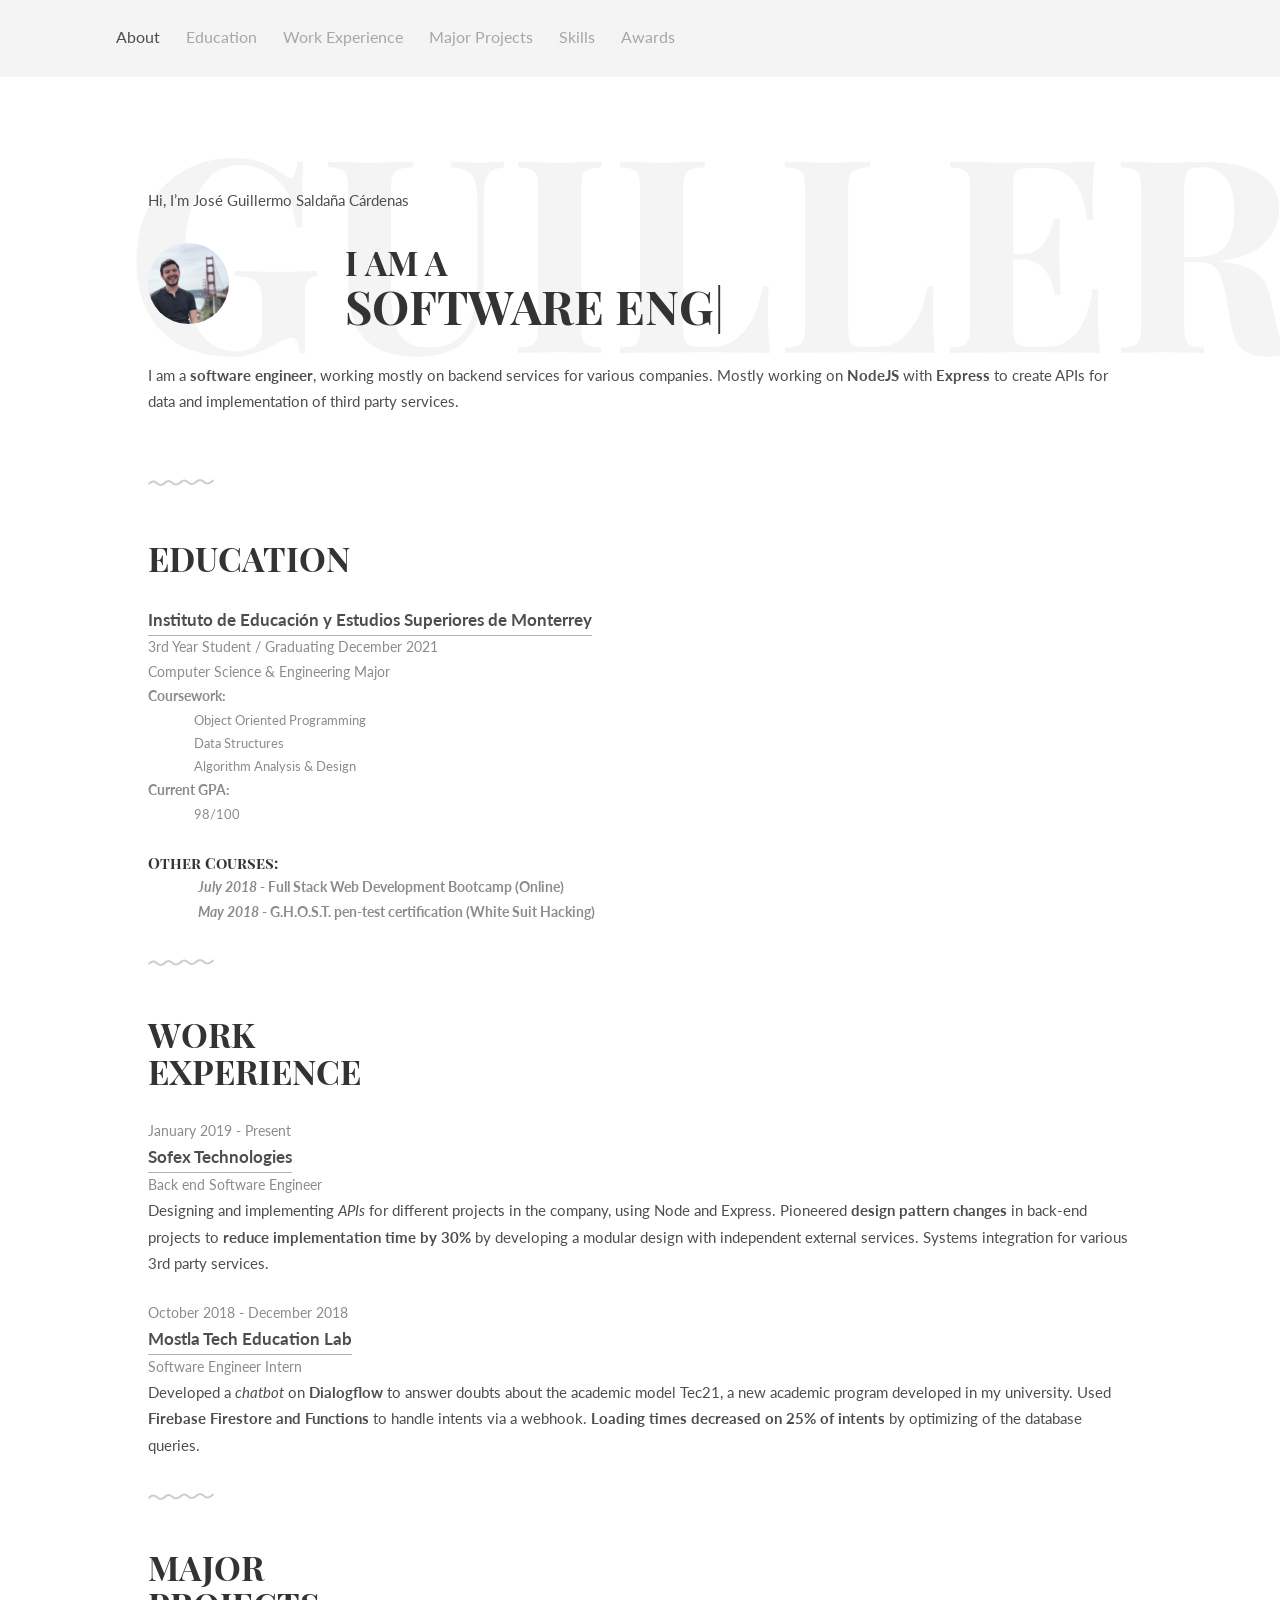
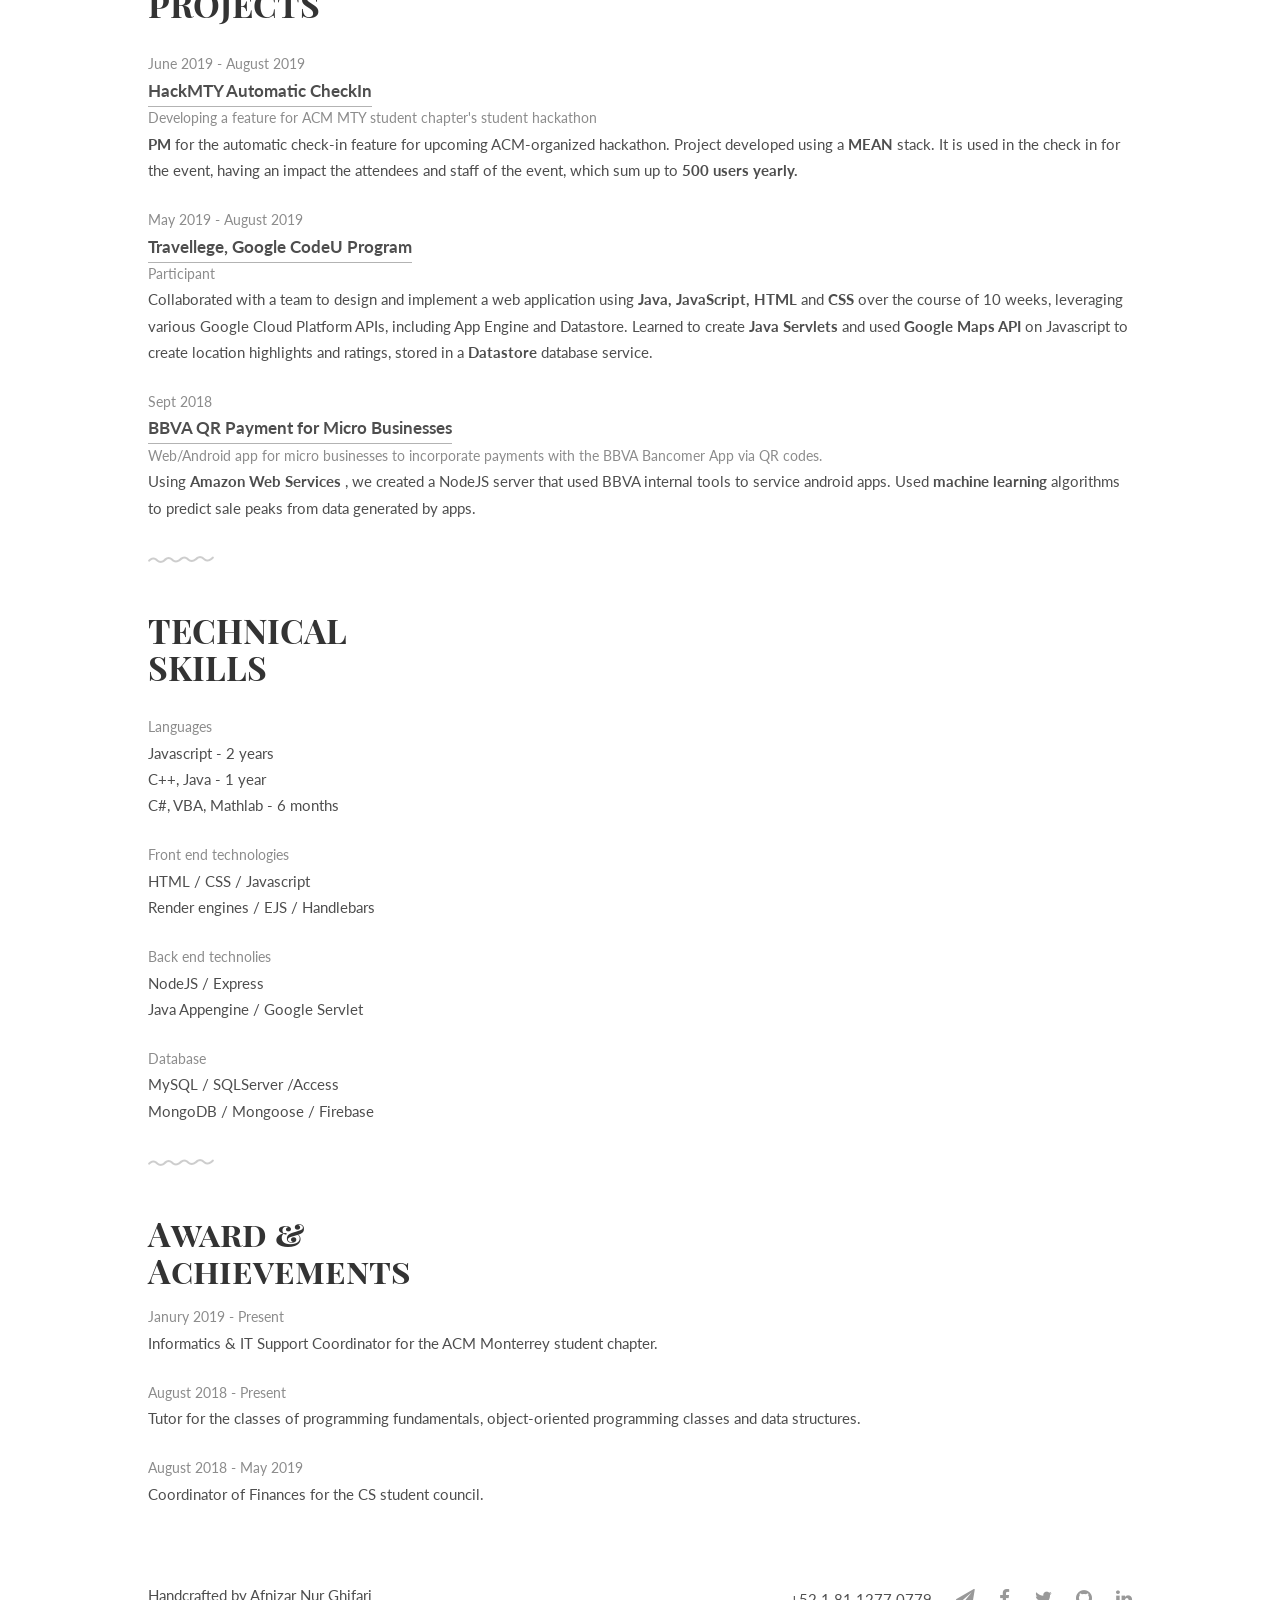
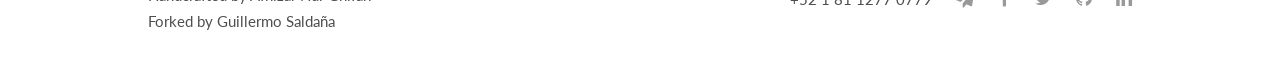
==== commit 8420bc79: "Modified animation text" ====
--- a/index.html
+++ b/index.html
@@ -197,7 +197,7 @@
   </div>
 
 	<!-- Award & Achievements -->
-	<div class="award second" id="achievements">
+	<div class="award second" id="awards">
 		<div class="container">
 			<h1>Award &amp;<br>Achievements</h1>
 			<ul class="award-list list-flat">
@@ -233,7 +233,7 @@
               <li><a href="mailto:jgmosaldanac@gmail.com"><i class="fa fa-send"></i></a></li>
               <li><a href="https://www.facebook.com/memosaldanac"><i class="fa fa-facebook"></i></a></li>
               <li><a href="http://twitter.com/memo_saldana"><i class="fa fa-twitter"></i></a></li>
-              <li><a href="http://dribbble.com/memo-saldana"><i class="fa fa-github"></i></a></li>
+              <li><a href="https://github.com/memo-saldana/"><i class="fa fa-github"></i></a></li>
               <li><a href="https://linkedin.com/in/jgmo-saldanac/"><i class="fa fa-linkedin"></i></a></li>
             </ul>
             
@@ -249,7 +249,7 @@
     <script>
 		function newTyped(){}$(function(){$("#typed").typed({
 		// Change to edit type effect
-		strings: ["Software Engineer", "Web Developer", "Backend Developer", "Human"],
+		strings: ["Software Engineer", "Web Developer", "Backend Engineer", "Human"],
 
 		typeSpeed:90,backDelay:700,contentType:"html",loop:!0,resetCallback:function(){newTyped()}}),$(".reset").click(function(){$("#typed").typed("reset")})});
     </script>
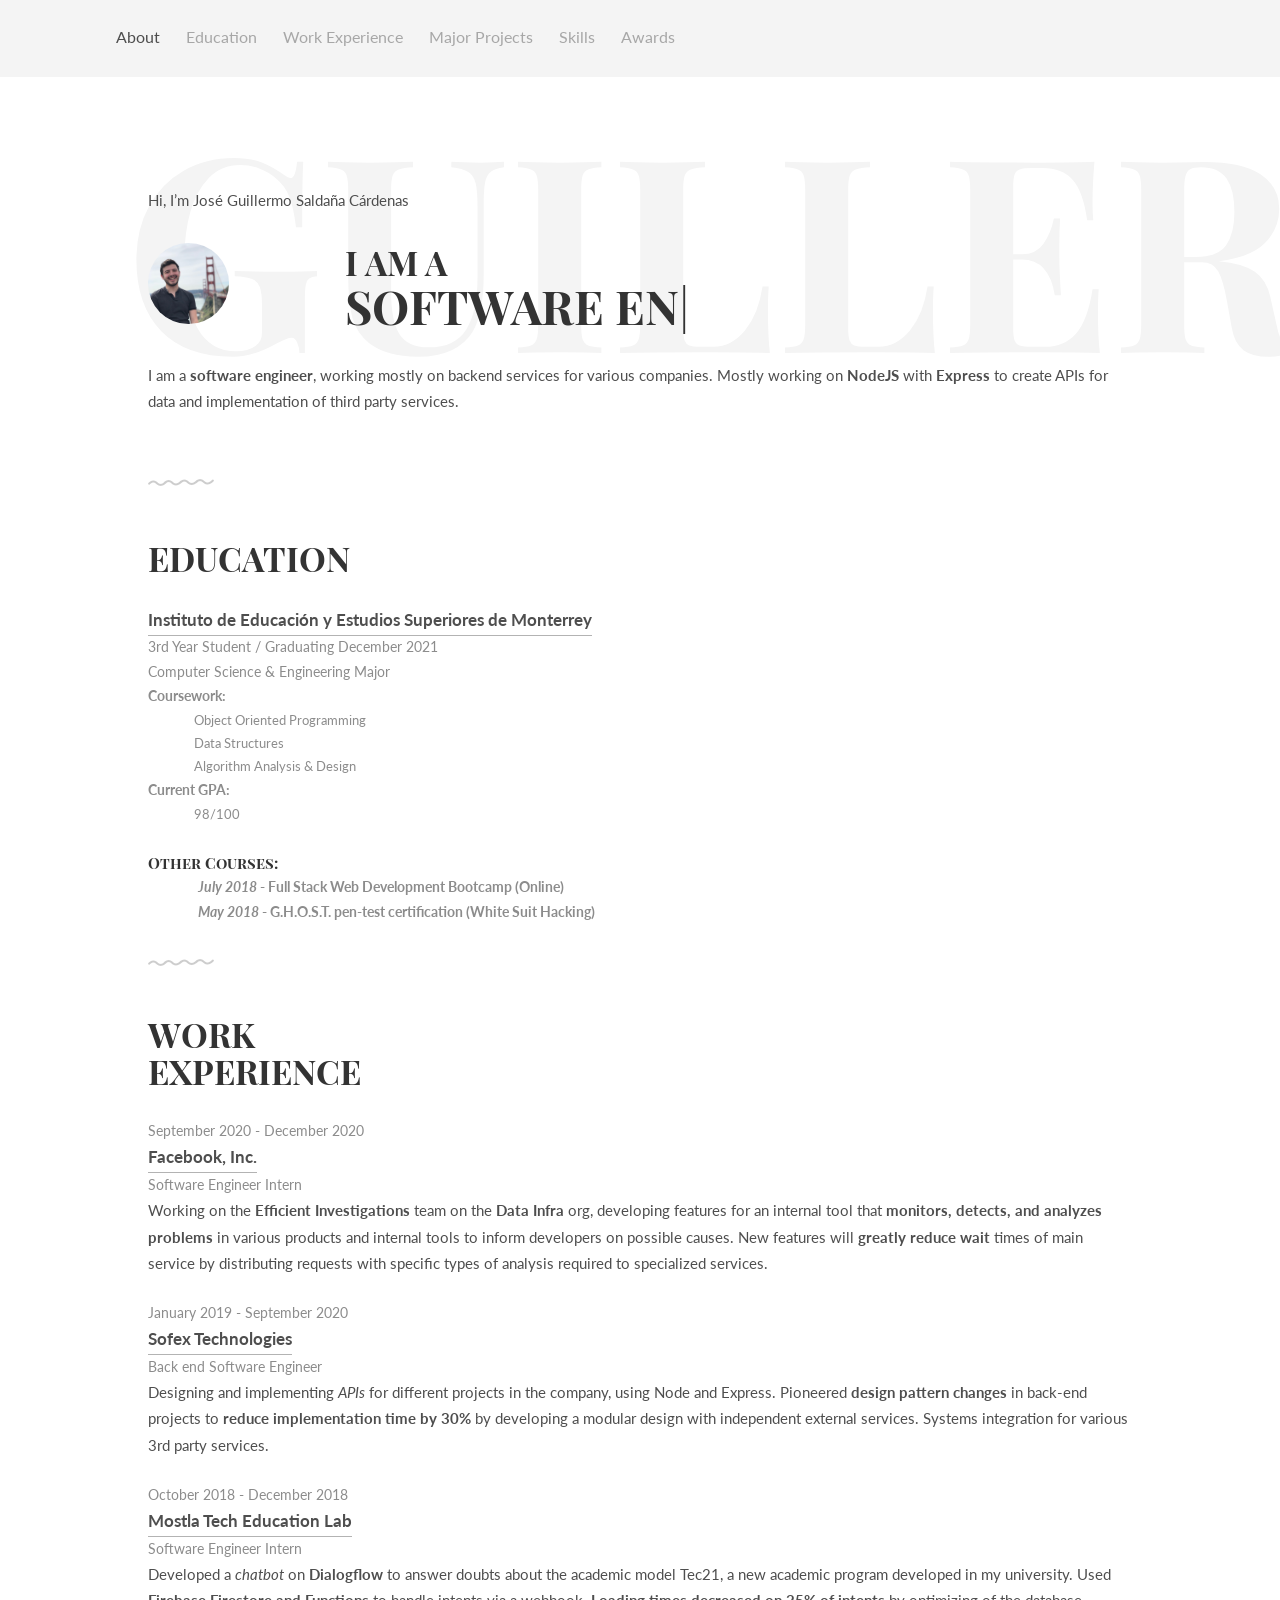
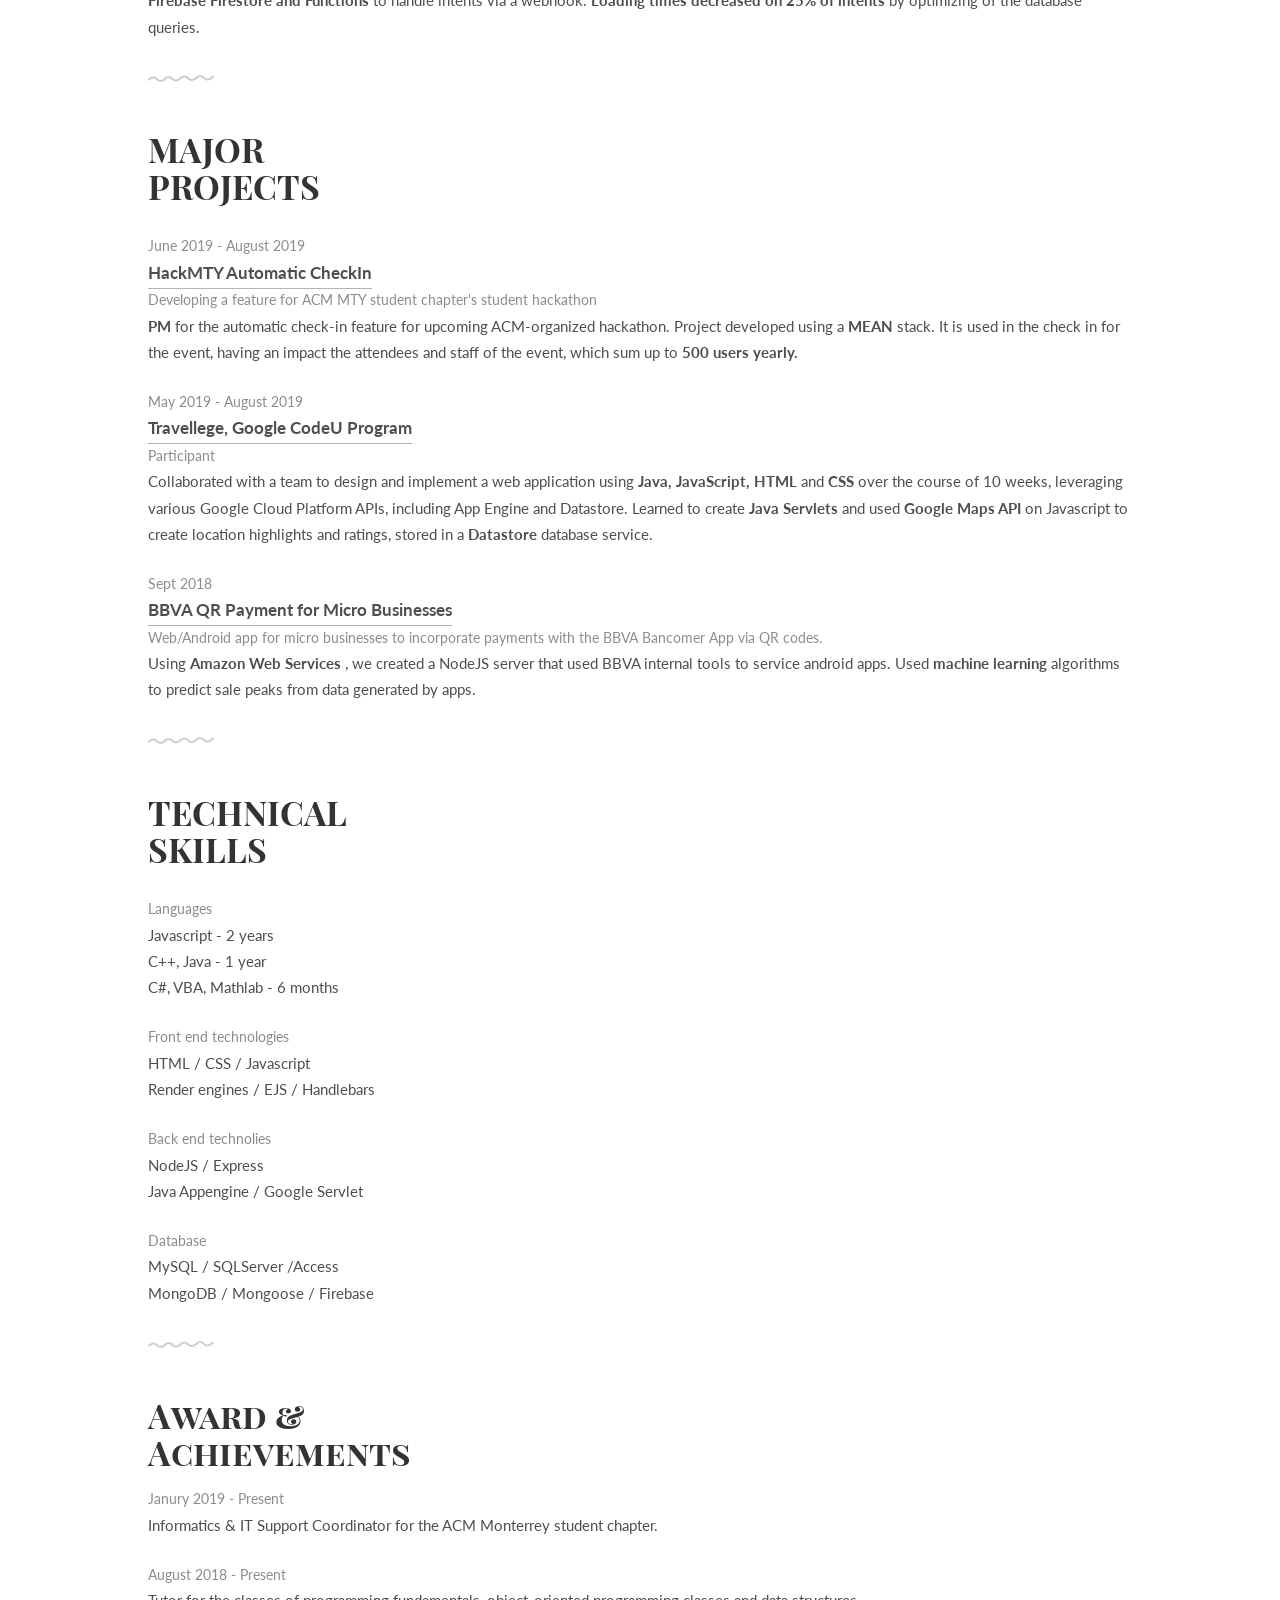
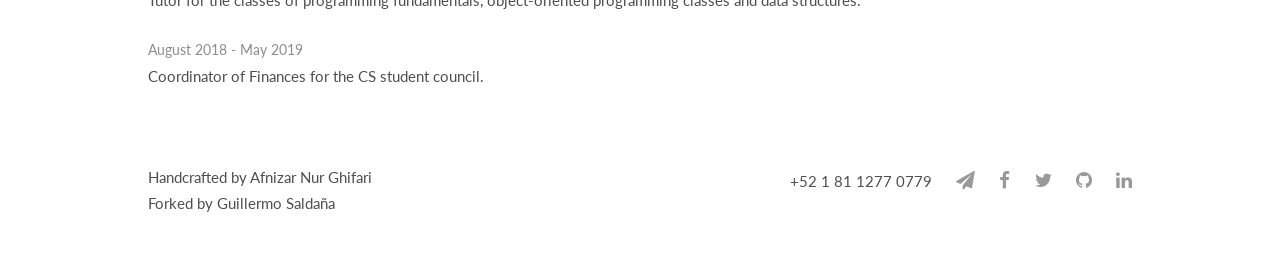
==== commit 6f54300f: "Adds Facebook internship" ====
--- a/index.html
+++ b/index.html
@@ -102,10 +102,21 @@
 	<!-- Work Experience -->
 	<div class="work section second" id="experiences">
 		<div class="container">
-			<h1>Work<br>Experience</h1>
-			<ul class="work-list">
-				<li>January 2019 - Present</li>
-				<li><a href="http://www.sofex.com.mx/es/" target="_blank">Sofex Technologies</a></li>
+      <h1>Work<br>Experience</h1>
+      <ul class="work-list">
+        <li>September 2020 - December 2020</li>
+        <li><a href="http://www.facebook.com" target="_blank">Facebook, Inc.</a></li>
+        <li>Software Engineer Intern</li>
+        <p>
+          Working on the <strong>Efficient Investigations</strong> team on the <strong>Data Infra</strong> org, developing features for an internal 
+          tool that <strong>monitors, detects, and analyzes problems</strong> in various products and internal tools to inform developers 
+          on possible causes. New features will <strong>greatly reduce wait</strong> times of main service by distributing requests 
+          with specific types of analysis required to specialized services.
+        </p>
+      </ul>
+      <ul class="work-list">
+        <li>January 2019 - September 2020</li>
+        <li><a href="http://www.sofex.com.mx/es/" target="_blank">Sofex Technologies</a></li>
         <li>Back end Software Engineer</li>
         <p>
           Designing and implementing <em> APIs </em> for different projects in the company, using Node and Express.
@@ -113,18 +124,18 @@
           time by 30% </strong> by developing a modular design with independent external services.
           Systems integration for various 3rd party services.
         </p>
-			</ul>
-			<ul class="work-list">
-				<li>October 2018 - December 2018</li>
-				<li><a href="https://mostla.tec.mx" target="_blank">Mostla Tech Education Lab</a></li>
-        <li>Software Engineer Intern</li>
-        <p>
-          Developed a <em> chatbot </em> on <strong> Dialogflow </strong> to answer doubts about the academic model
-          Tec21, a new academic program developed in my university.
-          Used <strong> Firebase Firestore and Functions </strong> to handle intents via a webhook. <strong> Loading
-          times decreased on 25% of intents </strong> by optimizing of the database queries.
-        </p>
-			</ul>
+      </ul>
+    <ul class="work-list">
+      <li>October 2018 - December 2018</li>
+      <li><a href="https://mostla.tec.mx" target="_blank">Mostla Tech Education Lab</a></li>
+      <li>Software Engineer Intern</li>
+      <p>
+        Developed a <em> chatbot </em> on <strong> Dialogflow </strong> to answer doubts about the academic model
+        Tec21, a new academic program developed in my university.
+        Used <strong> Firebase Firestore and Functions </strong> to handle intents via a webhook. <strong> Loading
+        times decreased on 25% of intents </strong> by optimizing of the database queries.
+      </p>
+    </ul>
 		</div>
 	</div>
 
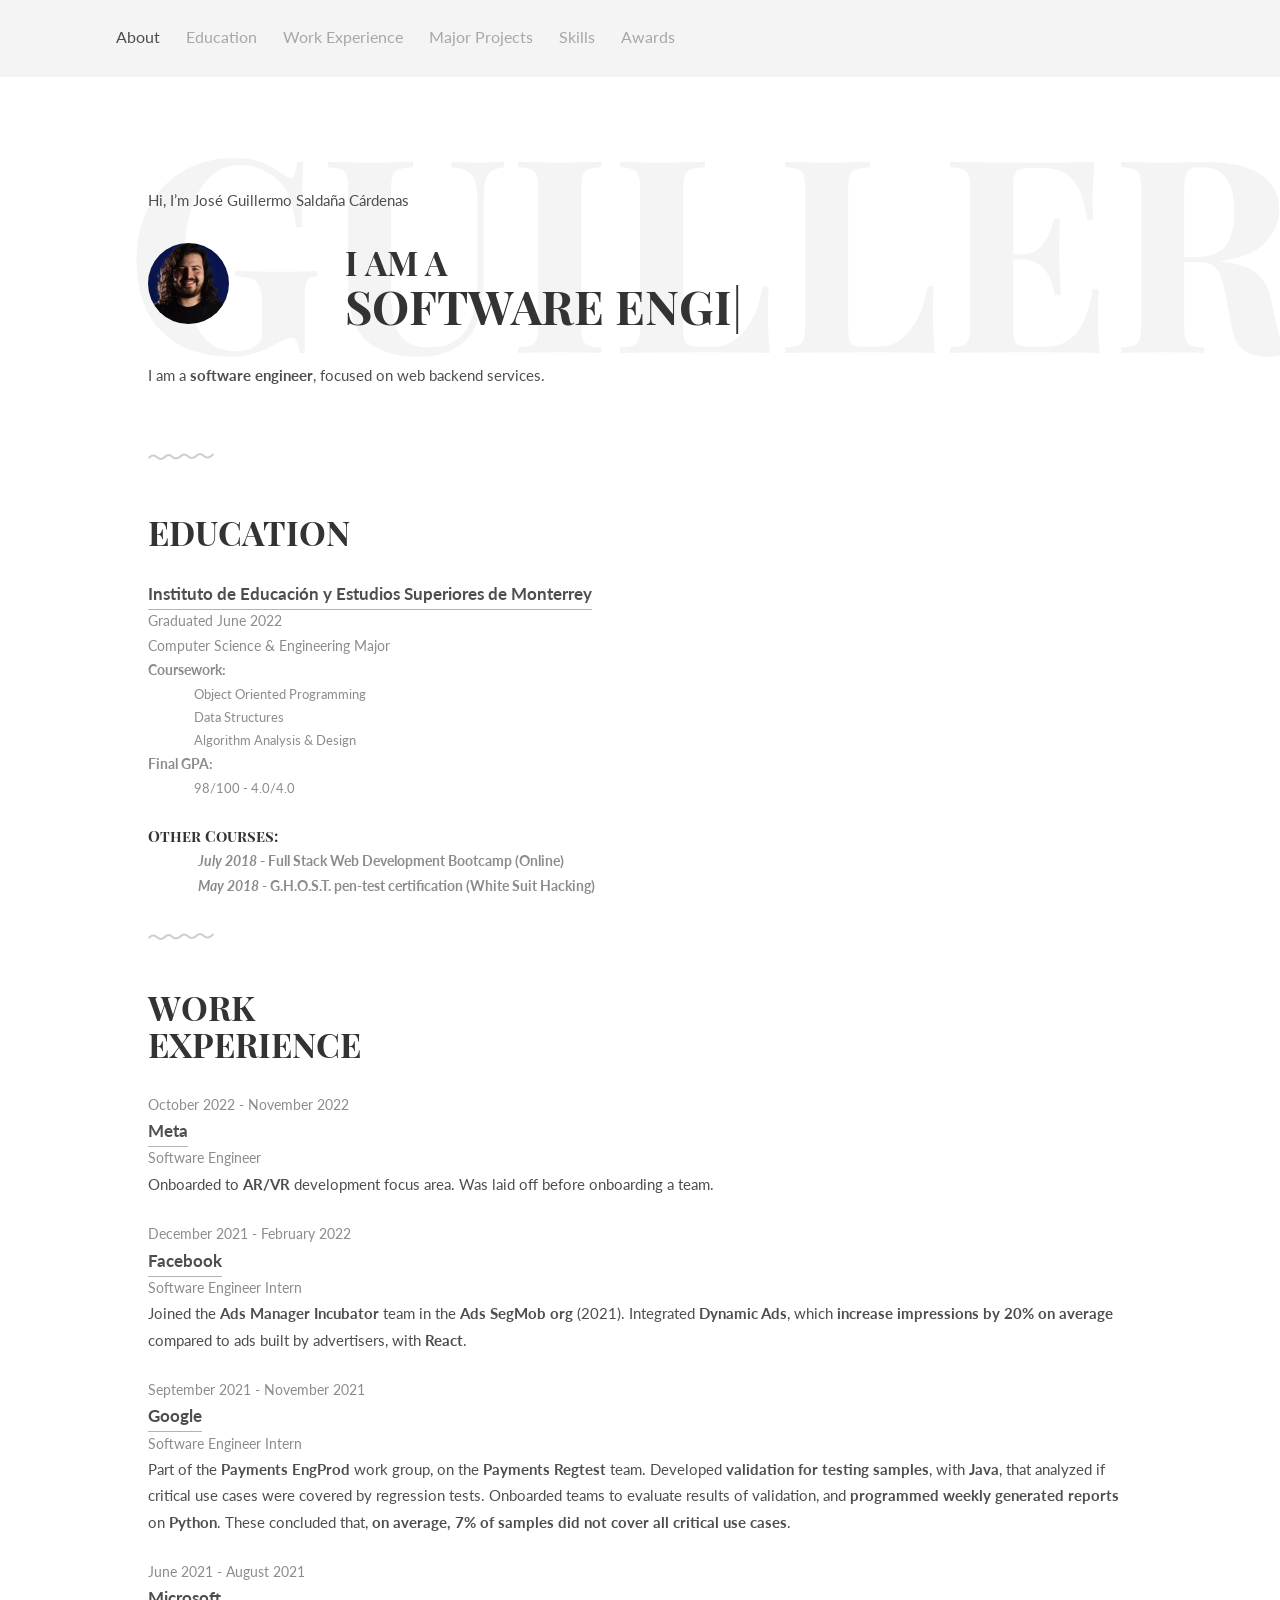
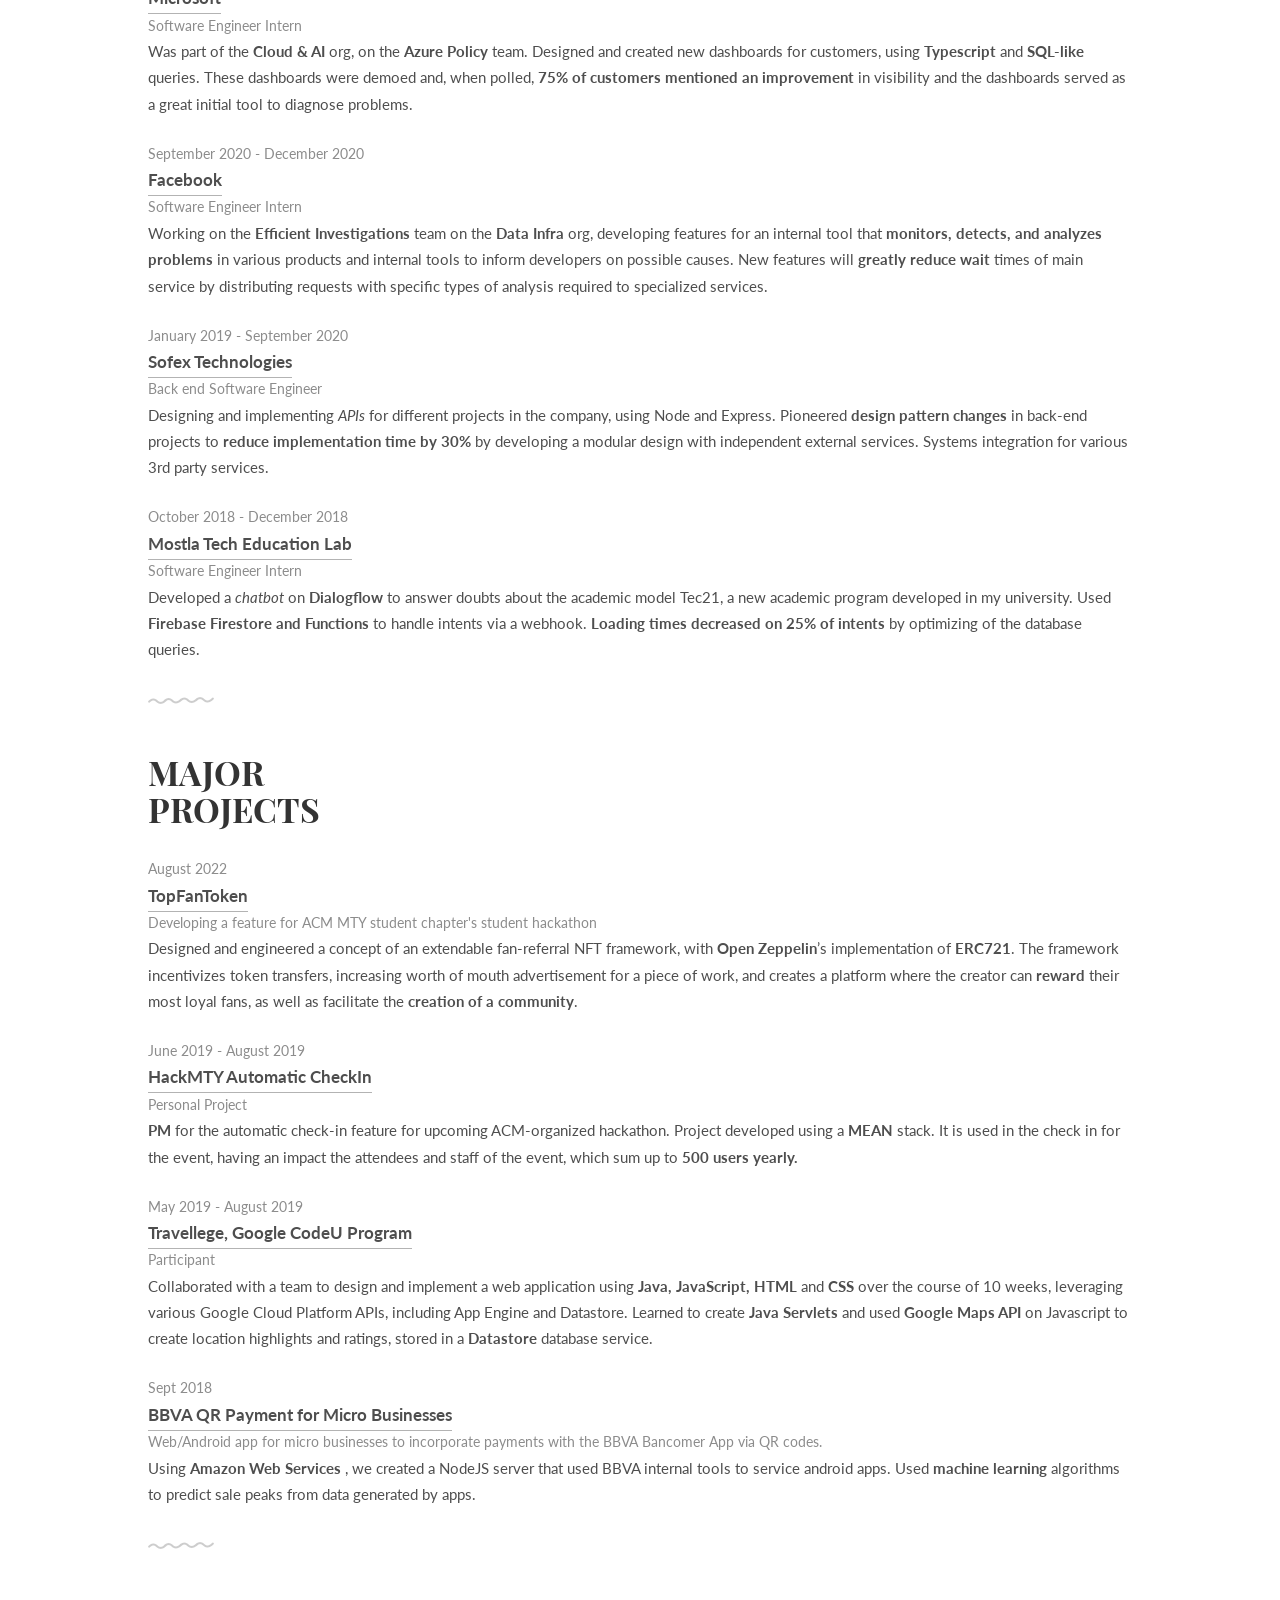
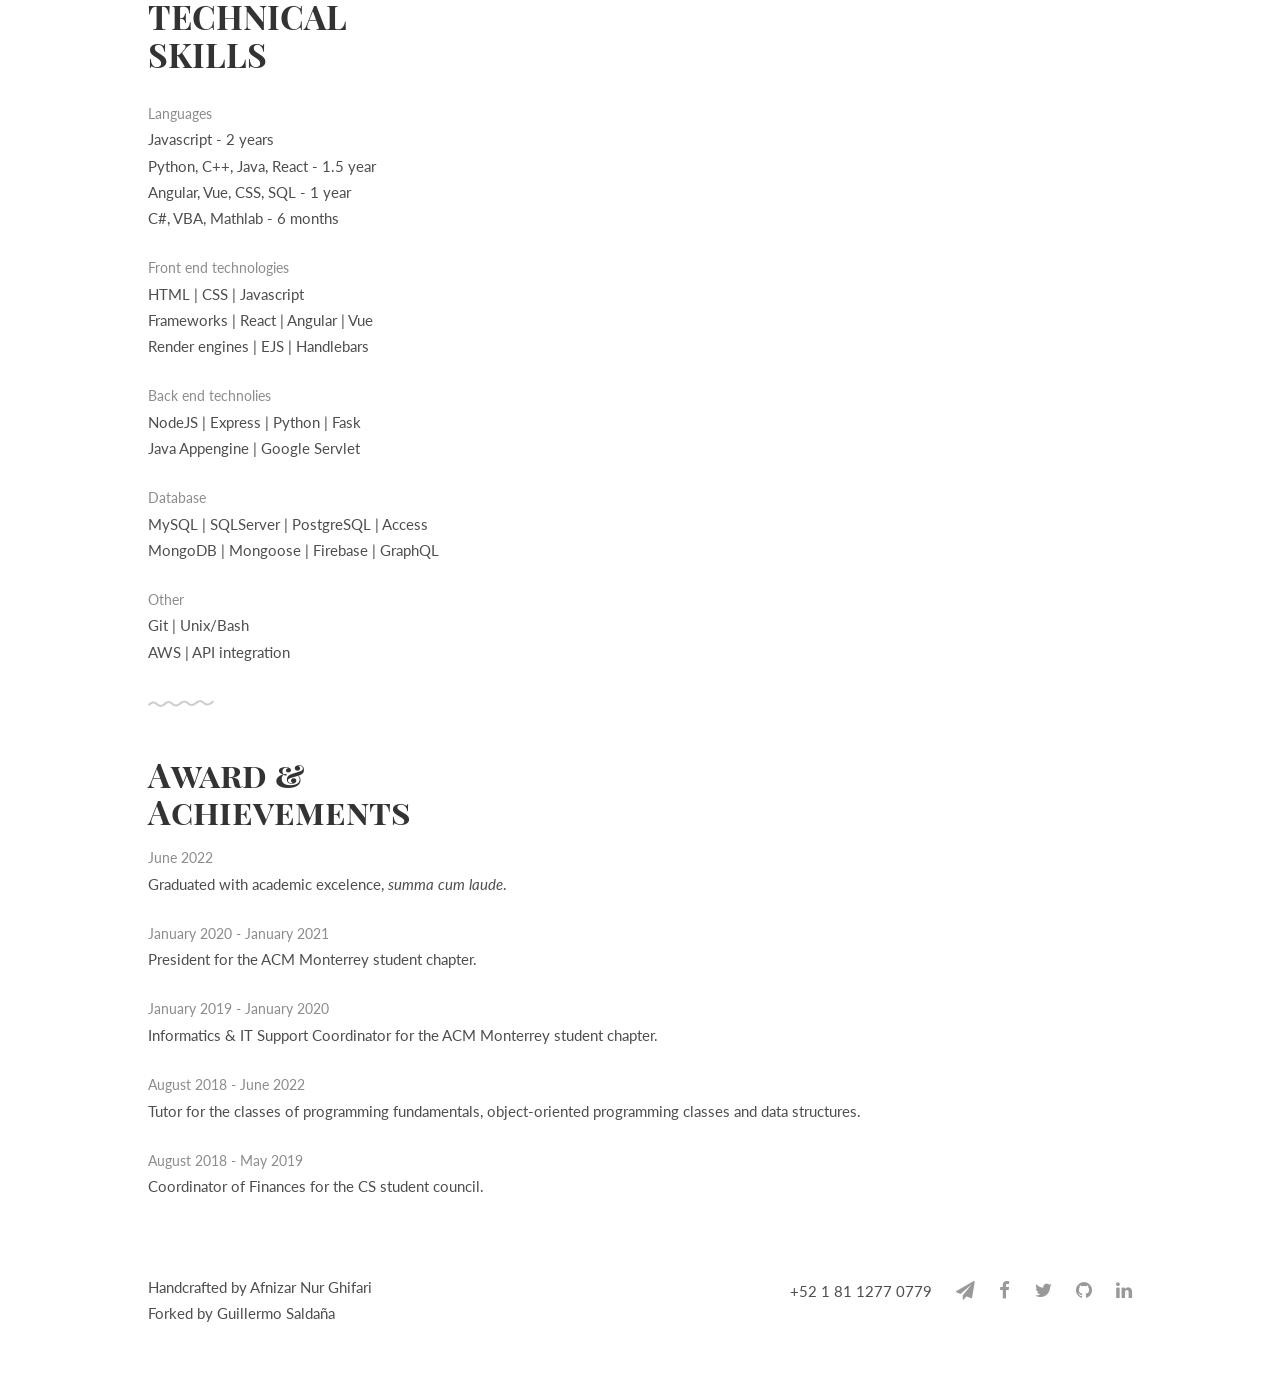
==== commit 1b330a1b: "Update resume and image" ====
--- a/index.html
+++ b/index.html
@@ -4,7 +4,7 @@
     <title>José Guillermo Saldaña Cárdenas</title>
     <meta charset="utf-8" />
     <meta name="viewport" content="width=device-width, initial-scale=1">
-    <meta name="description" content="Draco is free PSD &amp; HTML template by @afnizarnur">
+    <meta name="description" content="Jose Guillermo Saldana's Resume">
     <meta name="author" content="">
     <meta name="viewport" content="width=device-width, initial-scale=1" />
     <link rel="stylesheet" href="css/kube.css" />
@@ -49,13 +49,13 @@
 			<p>Hi, I’m José Guillermo Saldaña Cárdenas</p>
 			<div class="units-row units-split wrap">
 				<div class="unit-20">
-					<img src="img/ava.jpg" alt="Avatar">
+					<img src="img/ava.jpeg" alt="Avatar">
 				</div>
 				<div class="unit-80">
 					<h1>I am a<br><span id="typed"></span></h1>
 				</div>
         <p>
-          I am a <strong>software engineer</strong>, working mostly on backend services for various companies. Mostly working on <strong>NodeJS</strong> with <strong>Express</strong> to create APIs for data and implementation of third party services.
+          I am a <strong>software engineer</strong>, focused on web backend services.
         </p>
 			</div>
 		</div>
@@ -67,7 +67,7 @@
 			<h1>Education</h1>
 			<ul class="work-list">
 				<li><a href="https://tec.mx/es" target="_blank">Instituto de Educación y Estudios Superiores de Monterrey</a></li>
-        <li>3rd Year Student / Graduating December 2021 </li>
+        <li>Graduated June 2022 </li>
         <li></li>
         <li>Computer Science & Engineering Major</li>
         <li><strong>Coursework:</strong>
@@ -77,10 +77,10 @@
             <li>Algorithm Analysis & Design</li>
           </ul>
         </li>
-        <li><strong>Current GPA:</strong> 
+        <li><strong>Final GPA:</strong> 
           <ul>
             <li>
-              98/100
+              98/100 - 4.0/4.0
             </li>
           </ul>
         </li>
@@ -104,8 +104,46 @@
 		<div class="container">
       <h1>Work<br>Experience</h1>
       <ul class="work-list">
+        <li>October 2022 - November 2022</li>
+        <li><a href="http://www.facebook.com" target="_blank">Meta</a></li>
+        <li>Software Engineer</li>
+        <p>
+          Onboarded to <strong>AR/VR</strong> development focus area. Was laid off before onboarding a team.
+        </p>
+      </ul>
+      <ul class="work-list">
+        <li>December 2021 - February 2022</li>
+        <li><a href="http://www.facebook.com" target="_blank">Facebook</a></li>
+        <li>Software Engineer Intern</li>
+        <p>
+          Joined the <strong>Ads Manager Incubator</strong> team in the <strong>Ads SegMob org</strong> (2021). Integrated <strong>Dynamic Ads</strong>, 
+          which <strong>increase impressions by 20% on average</strong> compared to ads built by advertisers, with <strong>React</strong>.
+        </p>
+      </ul>
+      <ul class="work-list">
+        <li>September 2021 - November 2021</li>
+        <li><a href="http://www.facebook.com" target="_blank">Google</a></li>
+        <li>Software Engineer Intern</li>
+        <p>
+          Part of the <strong>Payments EngProd</strong> work group, on the <strong>Payments Regtest</strong> team. Developed <strong>validation for testing 
+          samples</strong>, with <strong>Java</strong>, that analyzed if critical use cases were covered by regression tests. Onboarded teams to evaluate 
+          results of validation, and <strong>programmed weekly generated reports</strong> on <strong>Python</strong>. These concluded that, 
+          <strong>on average, 7% of samples did not cover all critical use cases</strong>.
+        </p>
+      </ul>
+      <ul class="work-list">
+        <li>June 2021 - August 2021</li>
+        <li><a href="http://www.facebook.com" target="_blank">Microsoft</a></li>
+        <li>Software Engineer Intern</li>
+        <p>
+          Was part of the <strong>Cloud & AI</strong> org, on the <strong>Azure Policy</strong> team. Designed and created new dashboards for customers, 
+          using <strong>Typescript</strong> and <strong>SQL-like</strong> queries. These dashboards were demoed and, when polled, 
+          <strong>75% of customers mentioned an improvement</strong> in visibility and the dashboards served as a great initial tool to diagnose problems.
+        </p>
+      </ul>
+      <ul class="work-list">
         <li>September 2020 - December 2020</li>
-        <li><a href="http://www.facebook.com" target="_blank">Facebook, Inc.</a></li>
+        <li><a href="http://www.facebook.com" target="_blank">Facebook</a></li>
         <li>Software Engineer Intern</li>
         <p>
           Working on the <strong>Efficient Investigations</strong> team on the <strong>Data Infra</strong> org, developing features for an internal 
@@ -144,9 +182,21 @@
 		<div class="container">
 			<h1>Major<br>Projects</h1>
 			<ul class="work-list">
+				<li>August 2022</li>
+				<li><a href="http://register.hackmty.com" target="_blank">TopFanToken</a></li>
+        <li>Developing a feature for ACM MTY student chapter's student hackathon</li>
+        <p>
+          Designed and engineered a concept of an extendable fan-referral NFT framework, with <strong>Open Zeppelin</strong>’s 
+          implementation of <strong>ERC721</strong>. The framework incentivizes token transfers, increasing worth of mouth 
+          advertisement for a piece of work, and creates a platform where the creator can <strong>reward</strong> their most
+           loyal fans, as well as facilitate the <strong>creation of a community</strong>.
+
+        </p>
+			</ul>
+			<ul class="work-list">
 				<li>June 2019 - August 2019</li>
 				<li><a href="http://register.hackmty.com" target="_blank">HackMTY Automatic CheckIn</a></li>
-        <li>Developing a feature for ACM MTY student chapter's student hackathon</li>
+        <li>Personal Project</li>
         <p>
             <strong> PM </strong> for the automatic check-in feature for upcoming ACM-organized hackathon.
             Project developed using a <strong> MEAN </strong> stack.
@@ -186,23 +236,30 @@
       <ul class="skill-list list-flat">
         <li>Languages</li>
         <li>Javascript - 2 years</li>
-        <li>C++, Java - 1 year</li>
+        <li>Python, C++, Java, React - 1.5 year</li>
+        <li>Angular, Vue, CSS, SQL - 1 year</li>
         <li>C#, VBA, Mathlab - 6 months</li>
       </ul>
       <ul class="skill-list list-flat">
         <li>Front end technologies</li>
-        <li>HTML / CSS / Javascript</li>
-        <li>Render engines / EJS / Handlebars</li>
+        <li>HTML | CSS | Javascript</li>
+        <li>Frameworks | React | Angular | Vue</li>
+        <li>Render engines | EJS | Handlebars</li>
       </ul>
       <ul class="skill-list list-flat">
         <li>Back end technolies</li>
-        <li>NodeJS / Express </li> 
-        <li>Java Appengine / Google Servlet </li>
+        <li>NodeJS | Express | Python | Fask</li> 
+        <li>Java Appengine | Google Servlet </li>
       </ul>
       <ul class="skill-list list-flat">
         <li>Database</li>
-        <li>MySQL / SQLServer /Access</li>
-        <li>MongoDB / Mongoose / Firebase</li>
+        <li>MySQL | SQLServer | PostgreSQL | Access</li>
+        <li>MongoDB | Mongoose | Firebase | GraphQL </li>
+      </ul>
+      <ul class="skill-list list-flat">
+        <li>Other</li>
+        <li>Git | Unix/Bash </li>
+        <li>AWS | API integration </li>
       </ul>
     </div>
   </div>
@@ -212,13 +269,25 @@
 		<div class="container">
 			<h1>Award &amp;<br>Achievements</h1>
 			<ul class="award-list list-flat">
-        <li>Janury 2019 - Present</li>
+        <li>June 2022</li>
+				<li>
+          Graduated with academic excelence, <i>summa cum laude</i>.
+        </li>
+			</ul>
+			<ul class="award-list list-flat">
+        <li>January 2020 - January 2021</li>
+				<li>
+          President for the ACM Monterrey student chapter.
+        </li>
+			</ul>
+			<ul class="award-list list-flat">
+        <li>January 2019 - January 2020</li>
 				<li>
           Informatics & IT Support Coordinator for the ACM Monterrey student chapter.
         </li>
 			</ul>
 			<ul class="award-list list-flat">
-				<li>August 2018 - Present</li>
+				<li>August 2018 - June 2022</li>
         <li>Tutor for the classes of programming fundamentals, object-oriented
         programming classes and data structures.</li>
 			</ul>
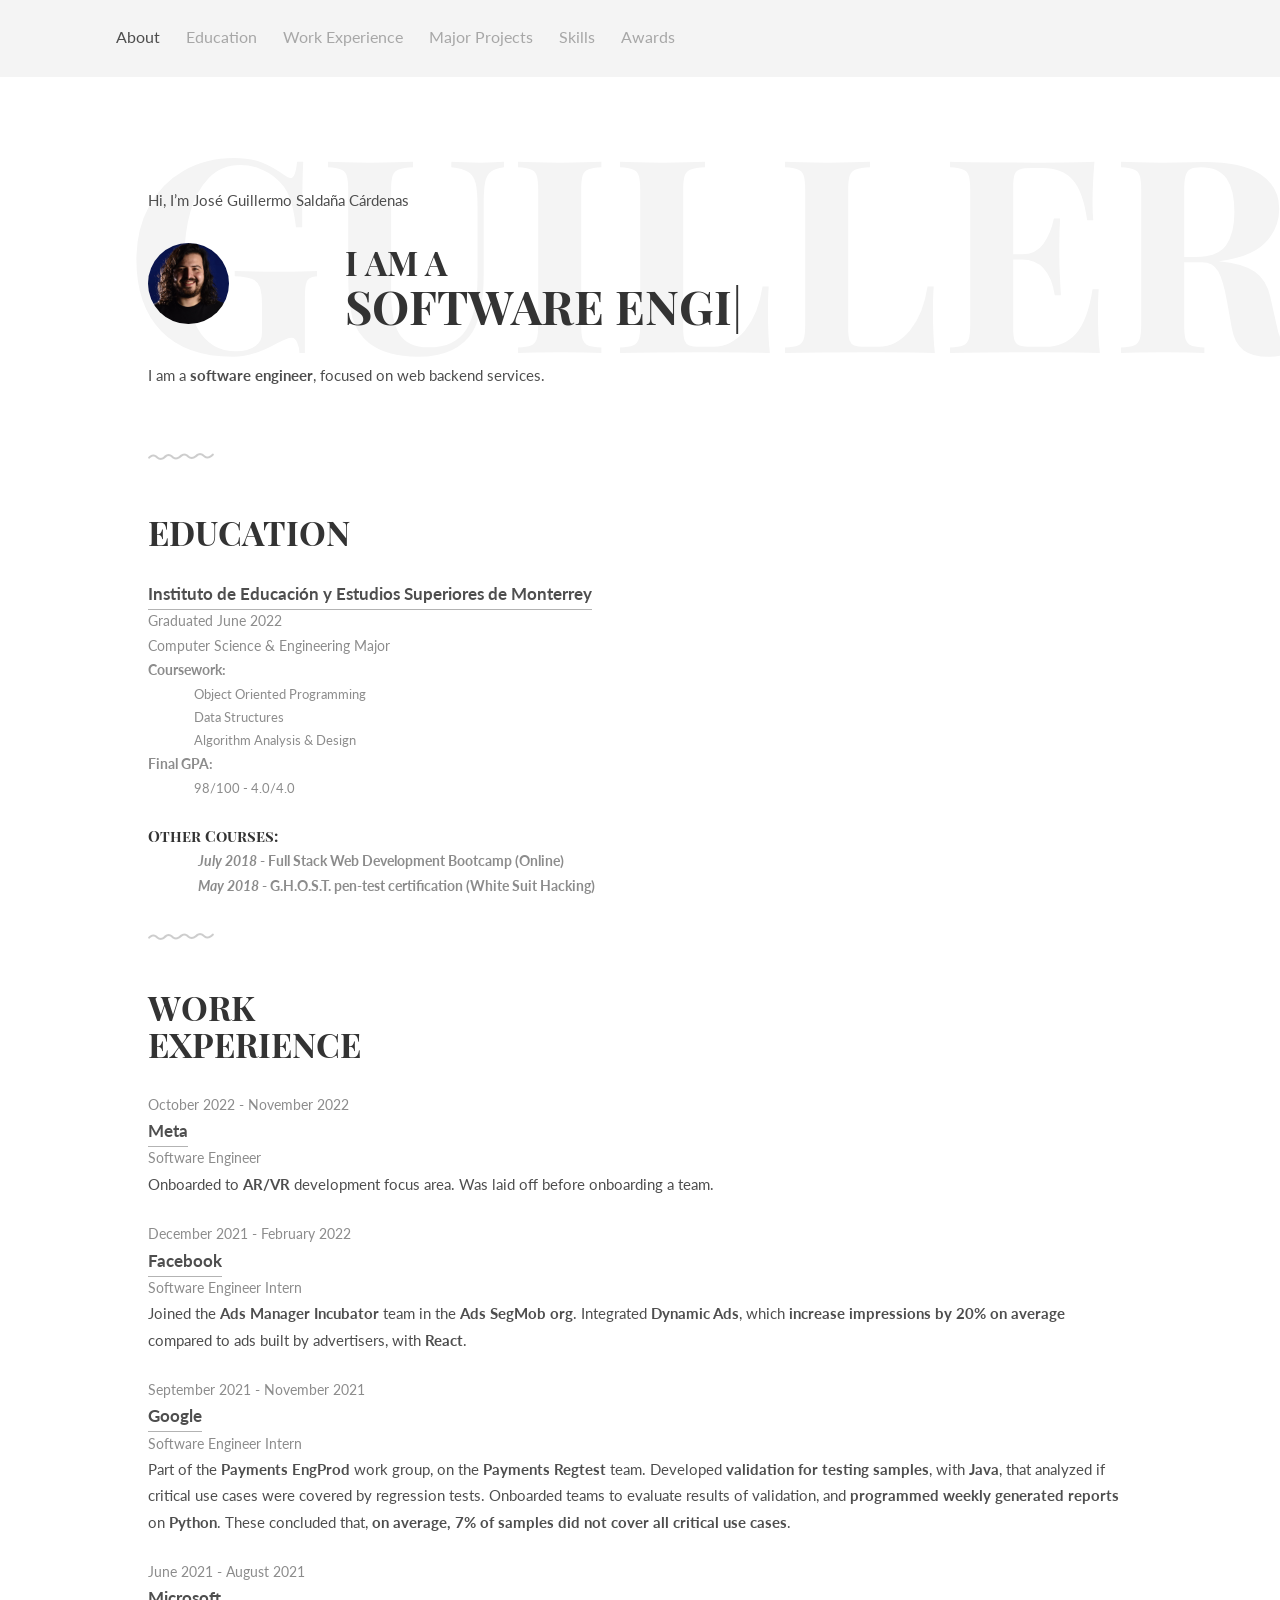
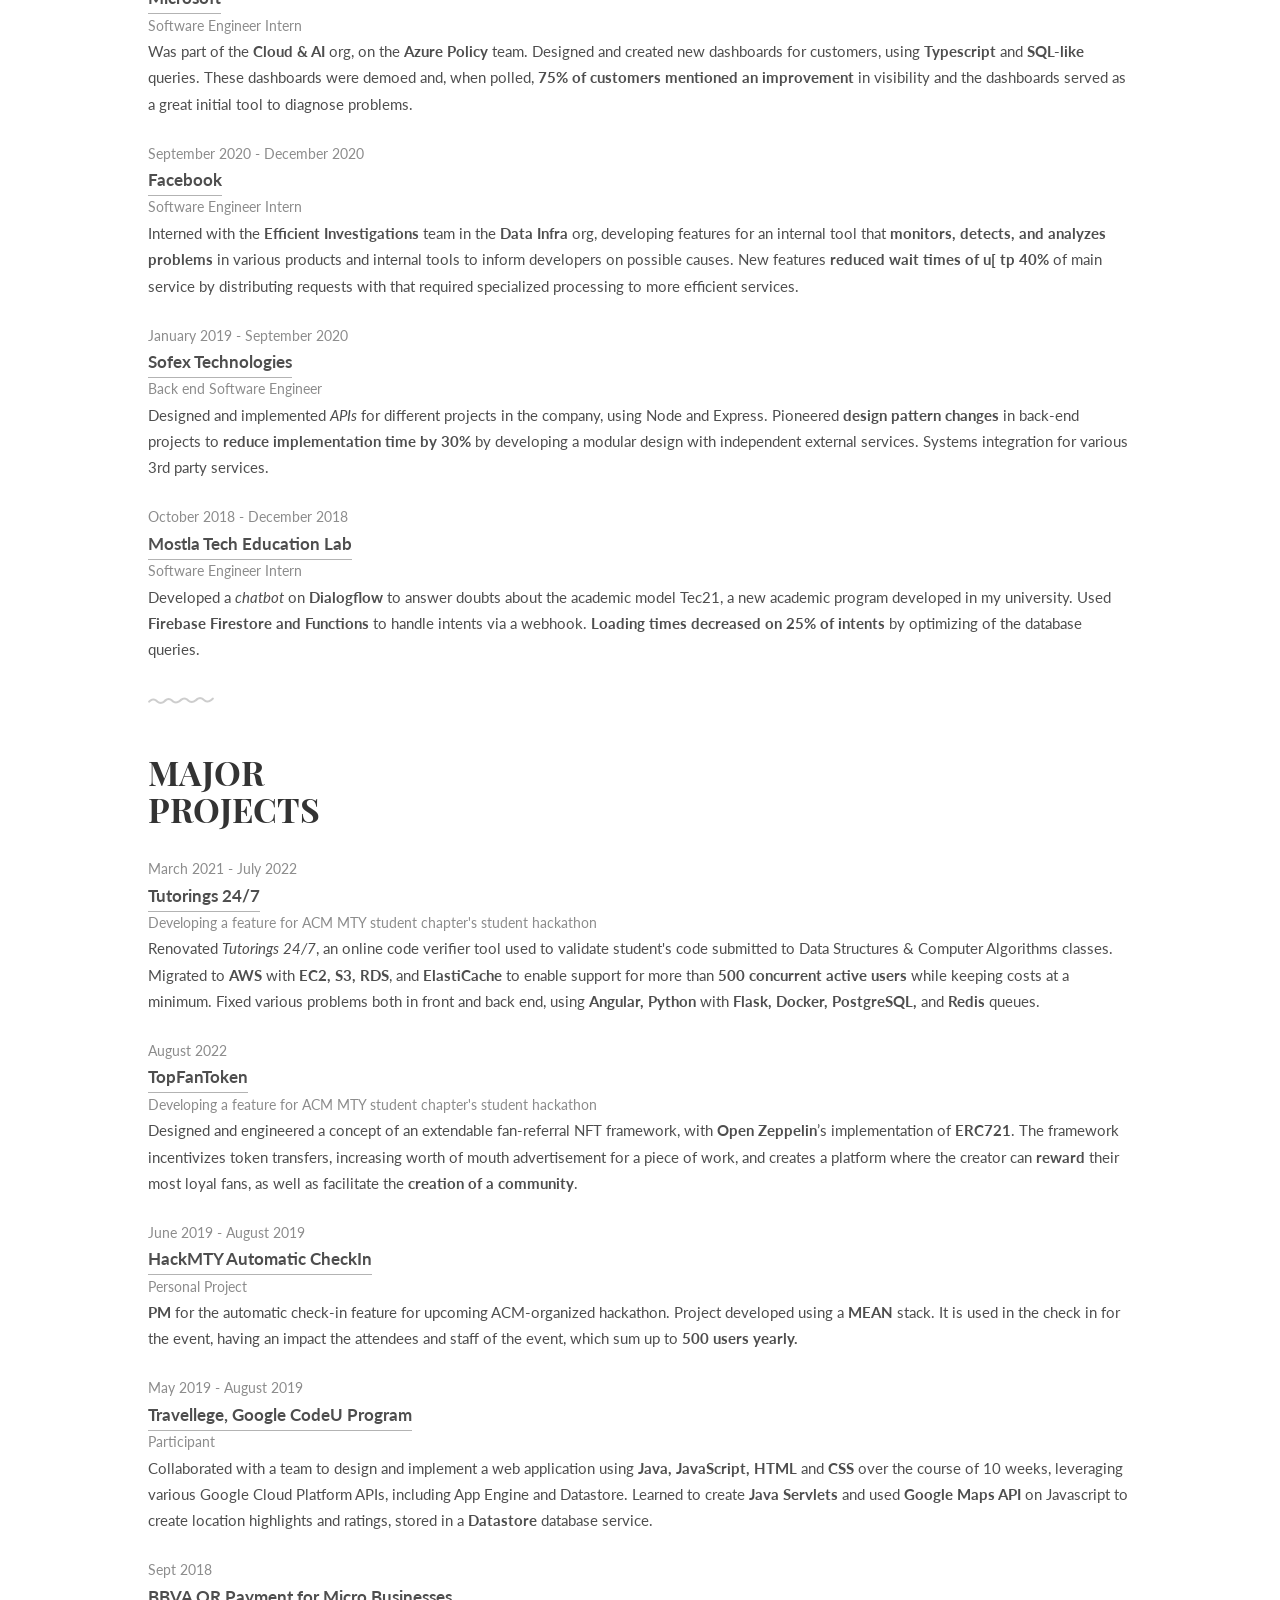
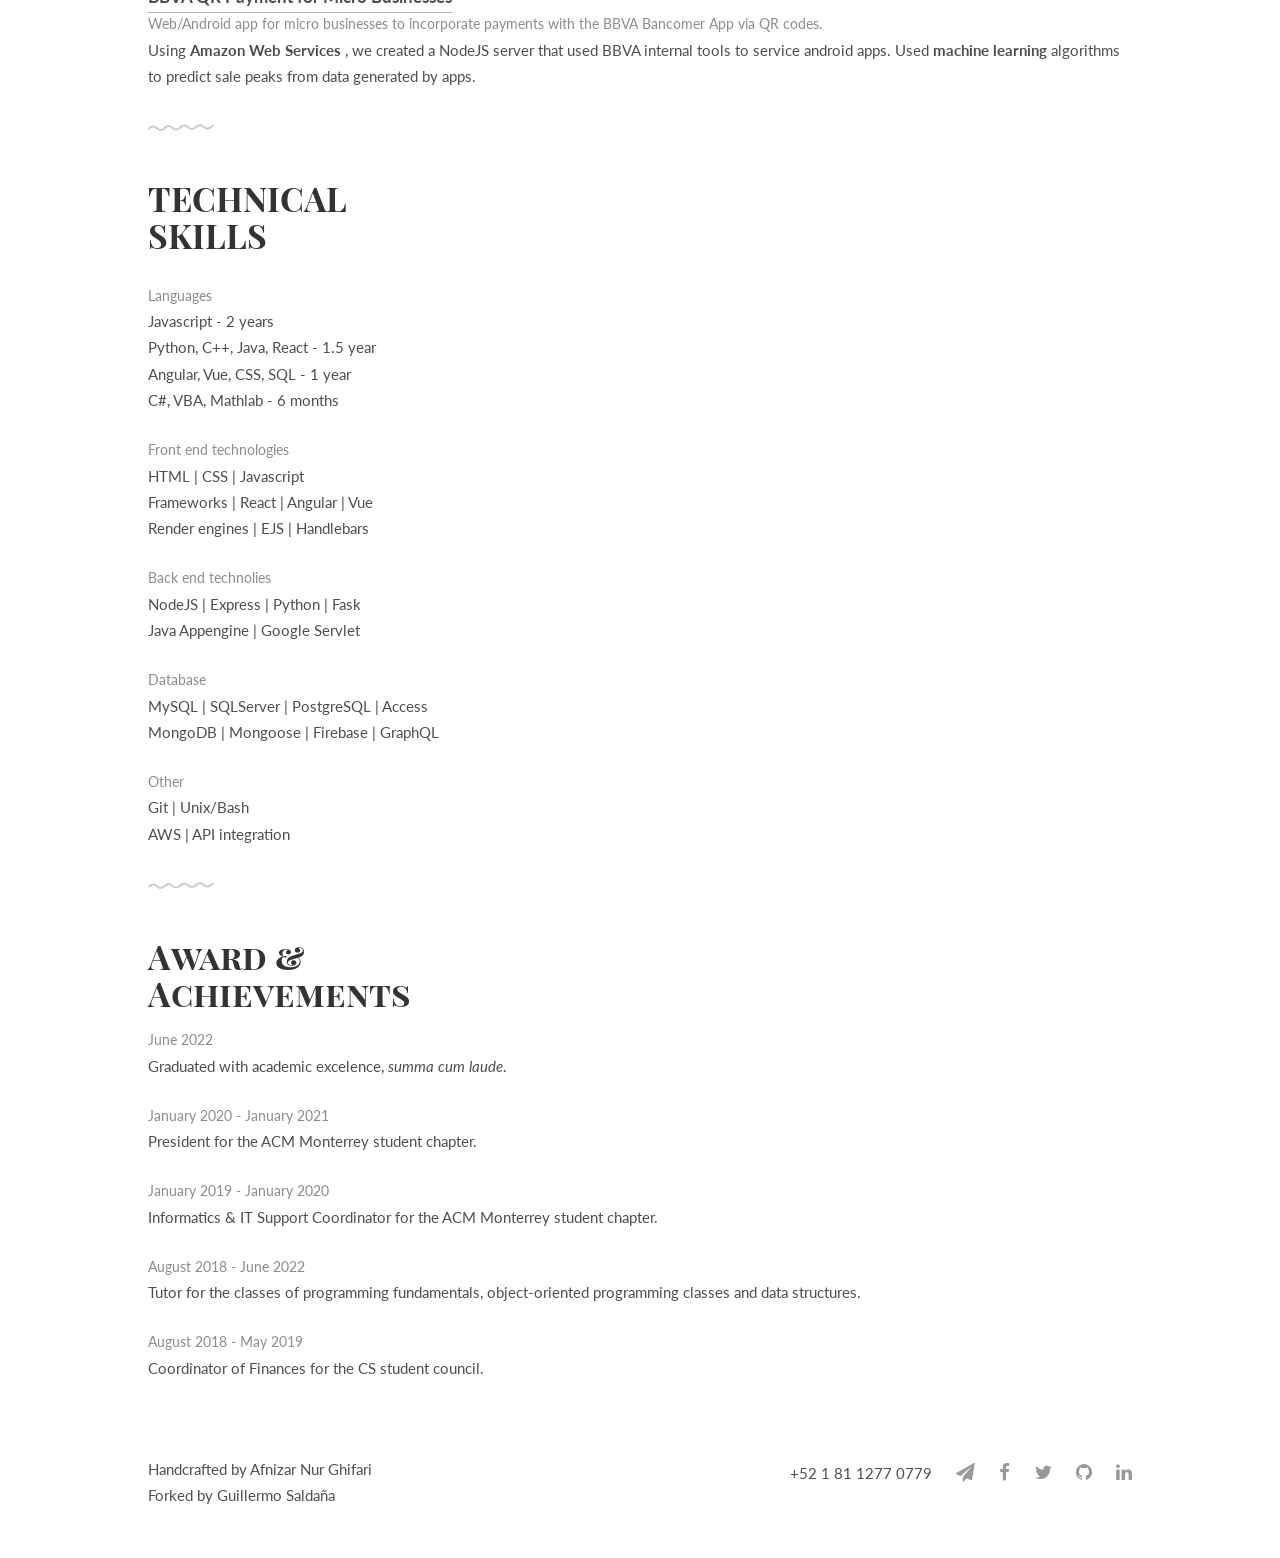
==== commit a81f4b48: "Added Tutorings project and fixed small issues" ====
--- a/index.html
+++ b/index.html
@@ -105,7 +105,7 @@
       <h1>Work<br>Experience</h1>
       <ul class="work-list">
         <li>October 2022 - November 2022</li>
-        <li><a href="http://www.facebook.com" target="_blank">Meta</a></li>
+        <li><a href="http://www.meta.com" target="_blank">Meta</a></li>
         <li>Software Engineer</li>
         <p>
           Onboarded to <strong>AR/VR</strong> development focus area. Was laid off before onboarding a team.
@@ -116,13 +116,13 @@
         <li><a href="http://www.facebook.com" target="_blank">Facebook</a></li>
         <li>Software Engineer Intern</li>
         <p>
-          Joined the <strong>Ads Manager Incubator</strong> team in the <strong>Ads SegMob org</strong> (2021). Integrated <strong>Dynamic Ads</strong>, 
+          Joined the <strong>Ads Manager Incubator</strong> team in the <strong>Ads SegMob org</strong>. Integrated <strong>Dynamic Ads</strong>, 
           which <strong>increase impressions by 20% on average</strong> compared to ads built by advertisers, with <strong>React</strong>.
         </p>
       </ul>
       <ul class="work-list">
         <li>September 2021 - November 2021</li>
-        <li><a href="http://www.facebook.com" target="_blank">Google</a></li>
+        <li><a href="http://www.google.com" target="_blank">Google</a></li>
         <li>Software Engineer Intern</li>
         <p>
           Part of the <strong>Payments EngProd</strong> work group, on the <strong>Payments Regtest</strong> team. Developed <strong>validation for testing 
@@ -133,7 +133,7 @@
       </ul>
       <ul class="work-list">
         <li>June 2021 - August 2021</li>
-        <li><a href="http://www.facebook.com" target="_blank">Microsoft</a></li>
+        <li><a href="http://www.microsoft.com" target="_blank">Microsoft</a></li>
         <li>Software Engineer Intern</li>
         <p>
           Was part of the <strong>Cloud & AI</strong> org, on the <strong>Azure Policy</strong> team. Designed and created new dashboards for customers, 
@@ -146,10 +146,10 @@
         <li><a href="http://www.facebook.com" target="_blank">Facebook</a></li>
         <li>Software Engineer Intern</li>
         <p>
-          Working on the <strong>Efficient Investigations</strong> team on the <strong>Data Infra</strong> org, developing features for an internal 
+          Interned with the <strong>Efficient Investigations</strong> team in the <strong>Data Infra</strong> org, developing features for an internal 
           tool that <strong>monitors, detects, and analyzes problems</strong> in various products and internal tools to inform developers 
-          on possible causes. New features will <strong>greatly reduce wait</strong> times of main service by distributing requests 
-          with specific types of analysis required to specialized services.
+          on possible causes. New features <strong>reduced wait times of u[ tp 40%</strong> of main service by distributing requests 
+          with that required specialized processing to more efficient services.
         </p>
       </ul>
       <ul class="work-list">
@@ -157,7 +157,7 @@
         <li><a href="http://www.sofex.com.mx/es/" target="_blank">Sofex Technologies</a></li>
         <li>Back end Software Engineer</li>
         <p>
-          Designing and implementing <em> APIs </em> for different projects in the company, using Node and Express.
+          Designed and implemented <em> APIs </em> for different projects in the company, using Node and Express.
           Pioneered <strong> design pattern changes </strong> in back-end projects to <strong> reduce implementation
           time by 30% </strong> by developing a modular design with independent external services.
           Systems integration for various 3rd party services.
@@ -182,8 +182,20 @@
 		<div class="container">
 			<h1>Major<br>Projects</h1>
 			<ul class="work-list">
+				<li>March 2021 - July 2022</li>
+				<li><a href="http://tutoring-247.com/" target="_blank">Tutorings 24/7</a></li>
+        <li>Developing a feature for ACM MTY student chapter's student hackathon</li>
+        <p>
+          Renovated <em>Tutorings 24/7</em>, an online code verifier tool used to validate student's code submitted to
+          Data Structures & Computer Algorithms classes. Migrated to <strong>AWS</strong> with <strong>EC2, S3, RDS</strong>, and
+          <strong> ElastiCache </strong>to enable support for more than <strong>500 concurrent active users</strong> while keeping costs at a minimum.
+          Fixed various problems both in front and back end, using <strong>Angular, Python</strong> with <strong>Flask, Docker,
+          PostgreSQL,</strong> and <strong>Redis</strong> queues.
+        </p>
+			</ul>
+			<ul class="work-list">
 				<li>August 2022</li>
-				<li><a href="http://register.hackmty.com" target="_blank">TopFanToken</a></li>
+				<li><a href="https://docs.google.com/presentation/d/1bE6DpxIgjau1-u2WMN1eUM4lDTJ-CmxQnKEsEVCPBtk/edit?usp=sharing" target="_blank">TopFanToken</a></li>
         <li>Developing a feature for ACM MTY student chapter's student hackathon</li>
         <p>
           Designed and engineered a concept of an extendable fan-referral NFT framework, with <strong>Open Zeppelin</strong>’s 
@@ -329,7 +341,7 @@
     <script>
 		function newTyped(){}$(function(){$("#typed").typed({
 		// Change to edit type effect
-		strings: ["Software Engineer", "Web Developer", "Backend Engineer", "Human"],
+		strings: ["Software Engineer", "Fullstack Software Engineer","Web Developer", "Backend Software Engineer", "Human"],
 
 		typeSpeed:90,backDelay:700,contentType:"html",loop:!0,resetCallback:function(){newTyped()}}),$(".reset").click(function(){$("#typed").typed("reset")})});
     </script>
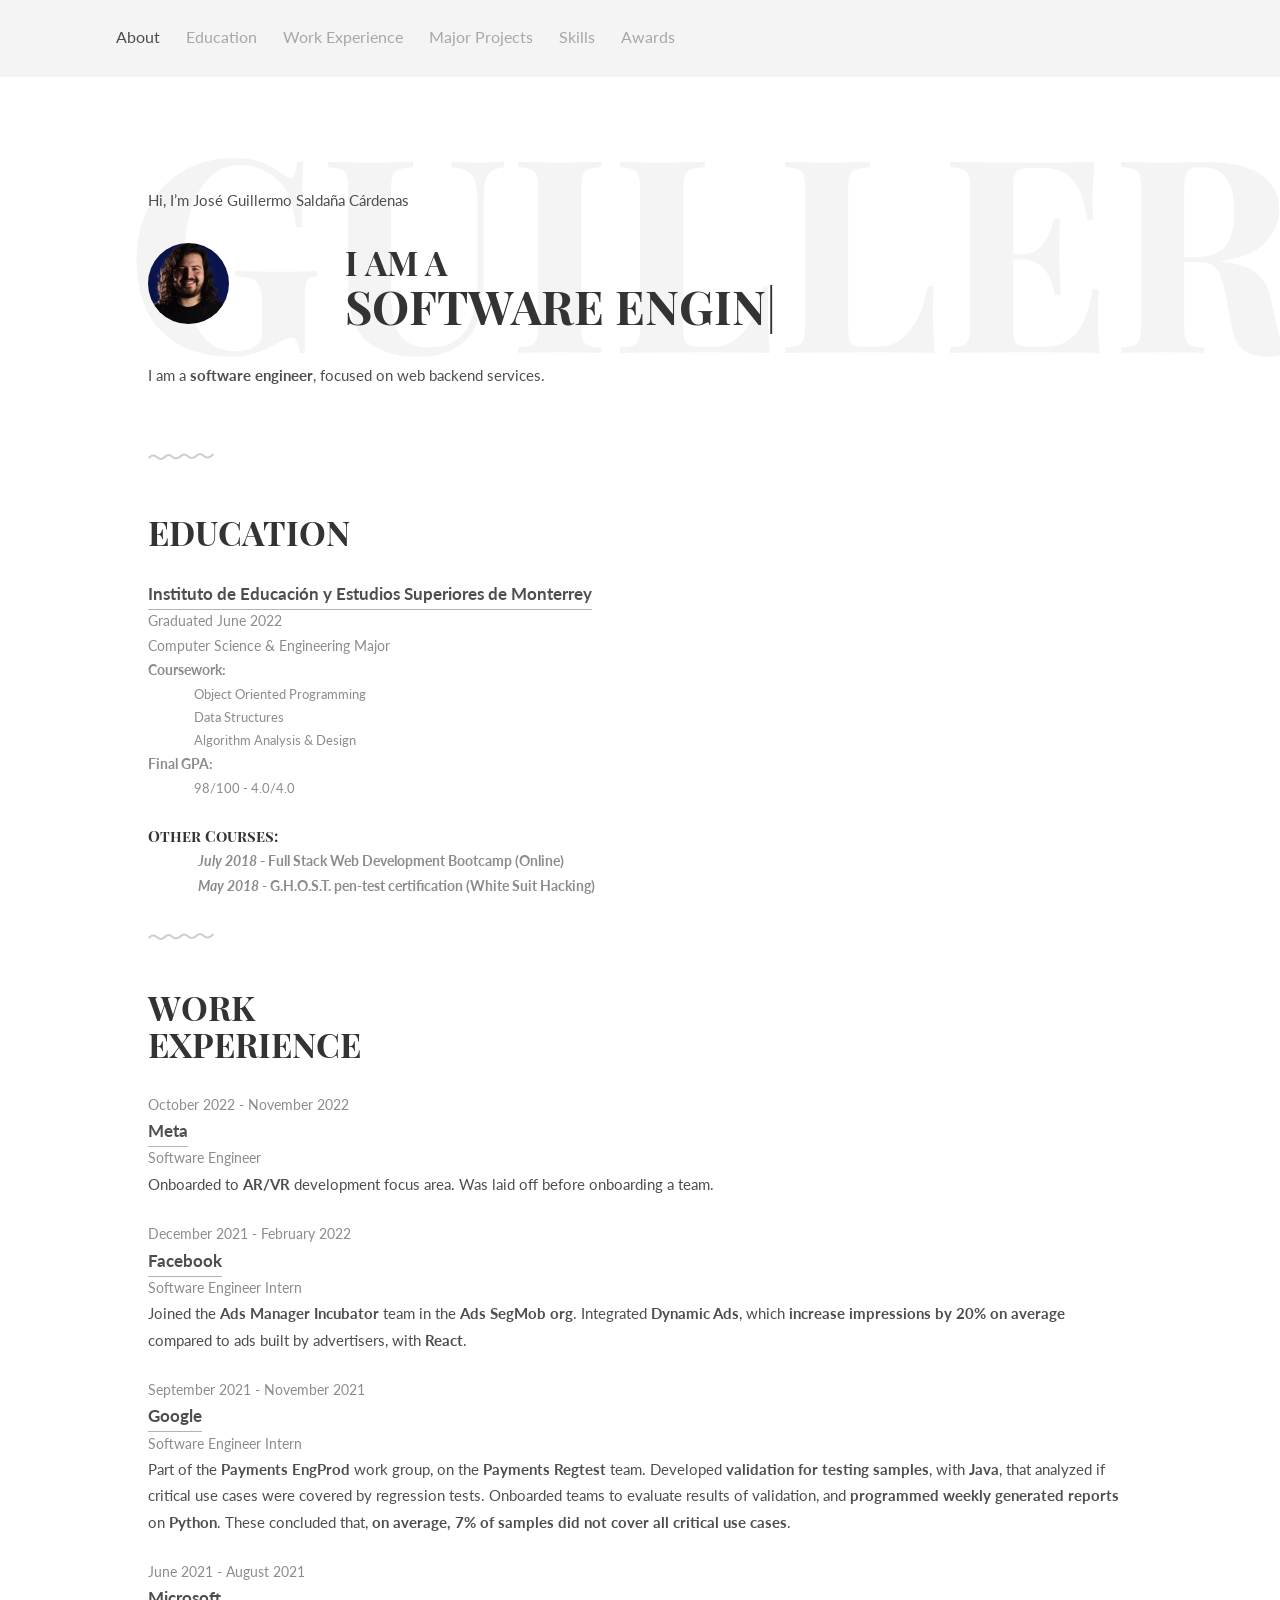
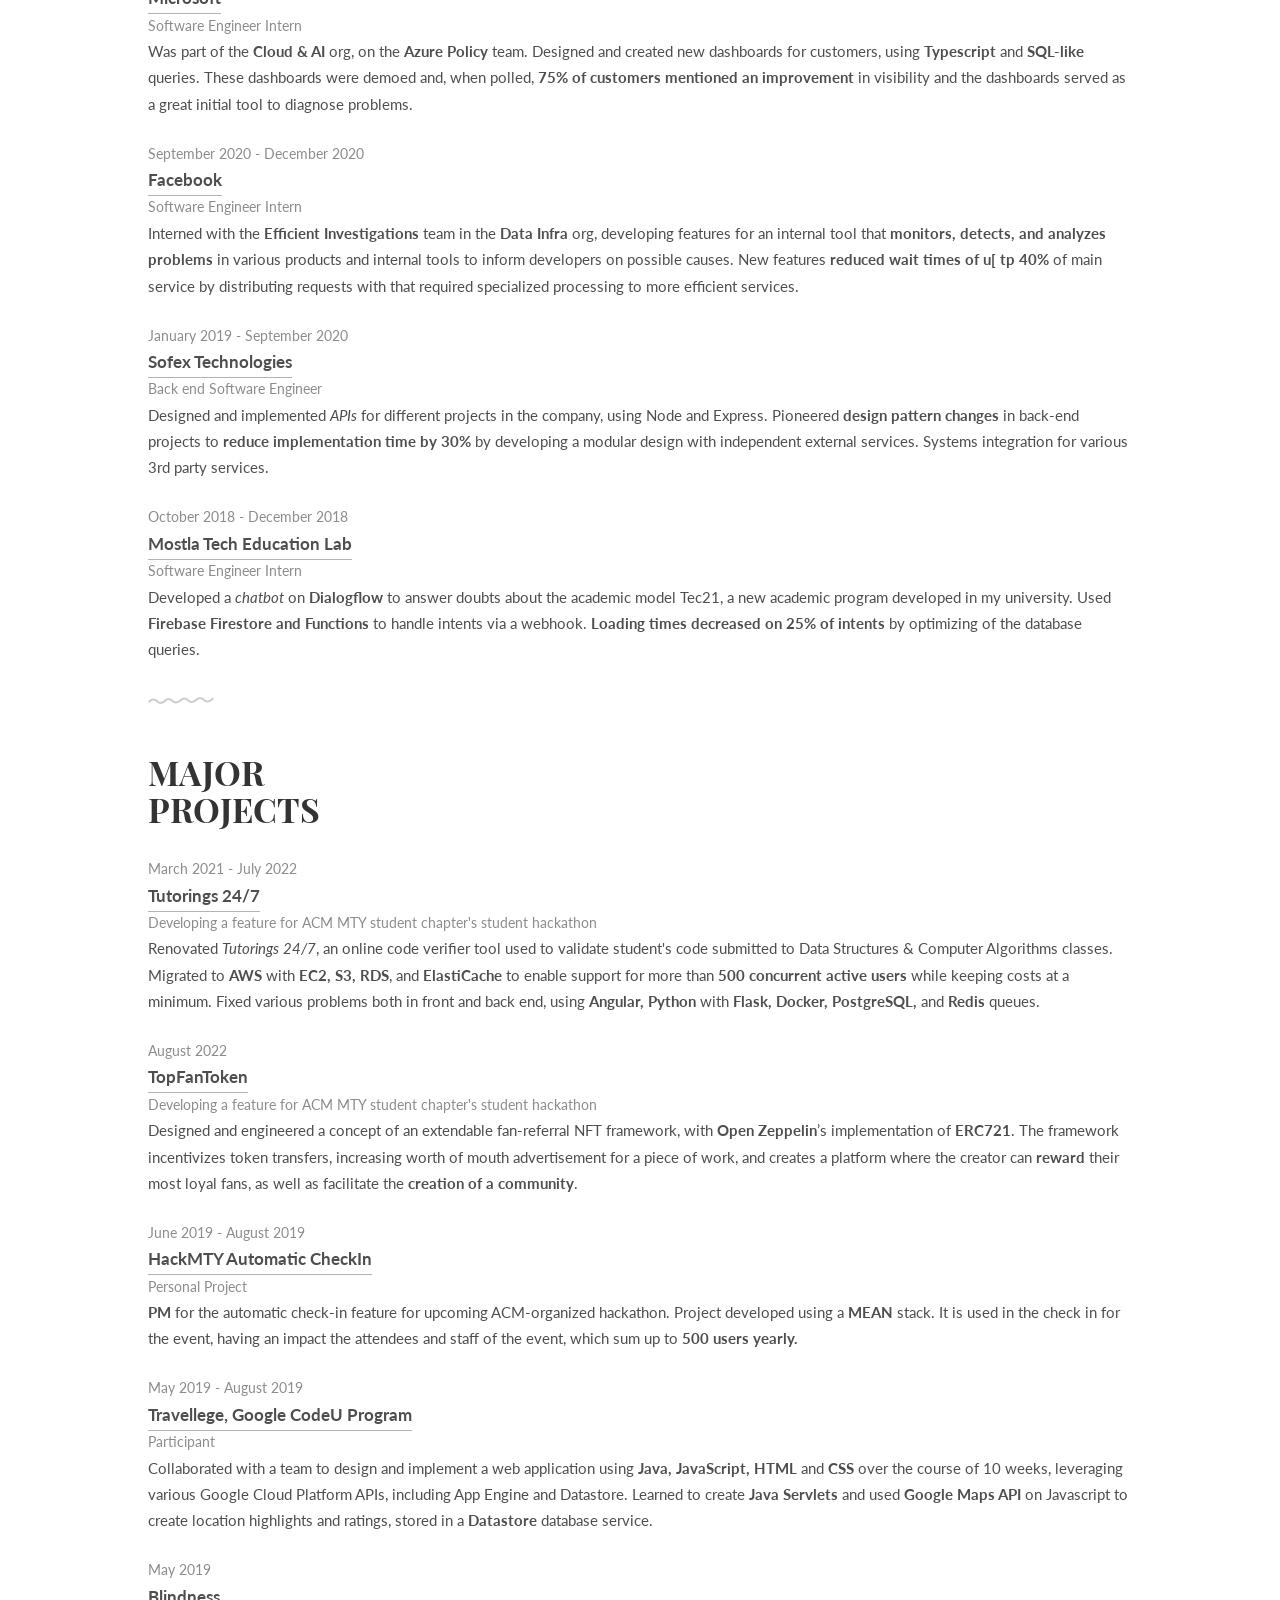
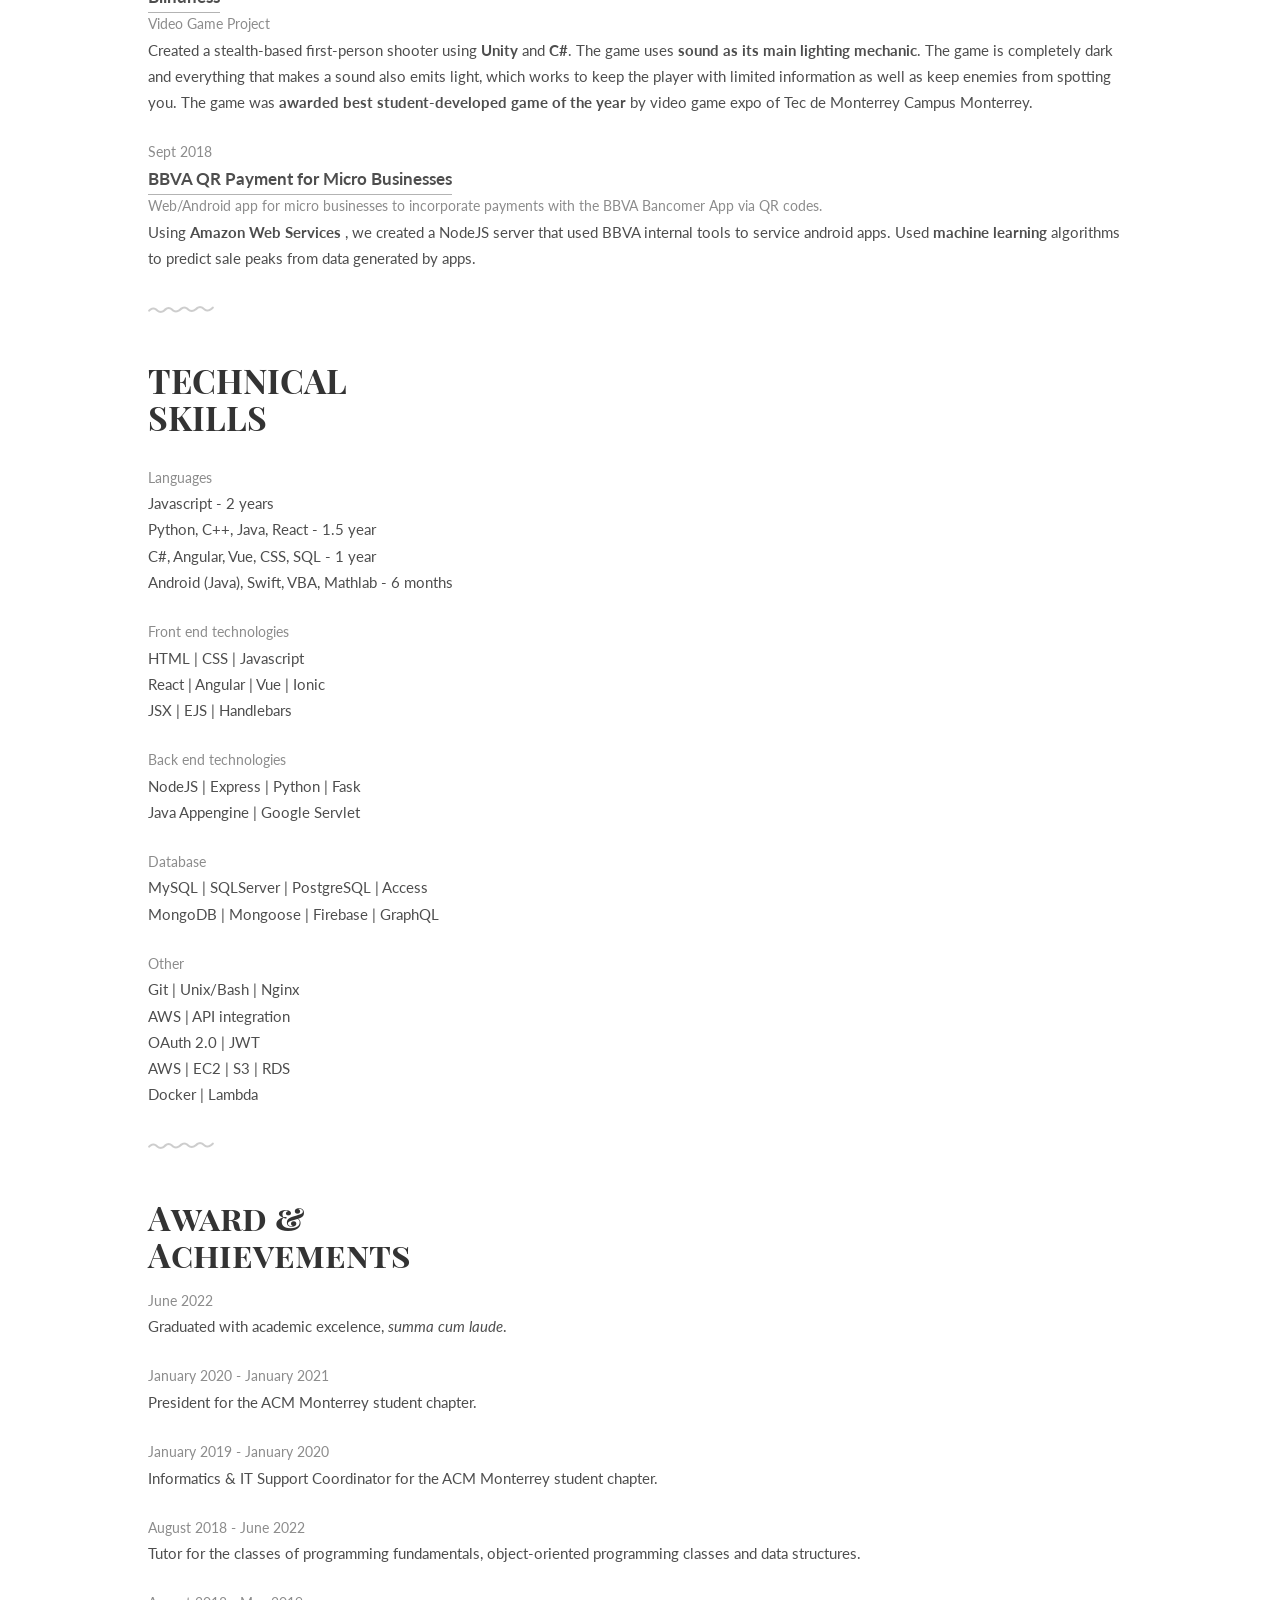
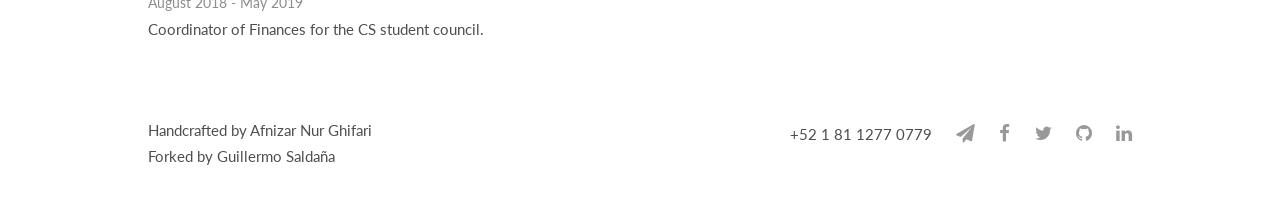
==== commit a26c0990: "Fixed typos, added Blindness" ====
--- a/index.html
+++ b/index.html
@@ -228,6 +228,18 @@
         </p>
       </ul>
 			<ul class="work-list">
+				<li>May 2019</li>
+				<li><a href="https://drive.google.com/drive/folders/1TQ0kQak2fXFTuSpmjvBuwqsvf_dl1VsI?usp=share_link" target="_blank">Blindness</a></li>
+        <li>Video Game Project</li>
+        <p>
+          Created a stealth-based first-person shooter using <strong>Unity</strong> and <strong>C#</strong>. The game uses <strong>sound as its main 
+          lighting mechanic</strong>. The game is completely dark and everything that makes a sound also emits light, which works to keep the player with 
+          limited information as well as keep enemies from spotting you.
+
+          The game was <strong> awarded best student-developed game of the year </strong> by video game expo of Tec de Monterrey Campus Monterrey.
+        </p>
+      </ul>
+			<ul class="work-list">
 				<li>Sept 2018</li>
 				<li><a href="https://www.bbva.mx" target="_blank">BBVA QR Payment for Micro Businesses</a></li>
         <li>Web/Android app for micro businesses to incorporate payments with the BBVA Bancomer App via QR codes.</li>
@@ -249,17 +261,17 @@
         <li>Languages</li>
         <li>Javascript - 2 years</li>
         <li>Python, C++, Java, React - 1.5 year</li>
-        <li>Angular, Vue, CSS, SQL - 1 year</li>
-        <li>C#, VBA, Mathlab - 6 months</li>
+        <li>C#, Angular, Vue, CSS, SQL - 1 year</li>
+        <li>Android (Java), Swift, VBA, Mathlab - 6 months</li>
       </ul>
       <ul class="skill-list list-flat">
         <li>Front end technologies</li>
         <li>HTML | CSS | Javascript</li>
-        <li>Frameworks | React | Angular | Vue</li>
-        <li>Render engines | EJS | Handlebars</li>
-      </ul>
-      <ul class="skill-list list-flat">
-        <li>Back end technolies</li>
+        <li>React | Angular | Vue | Ionic</li>
+        <li>JSX | EJS | Handlebars</li>
+      </ul>
+      <ul class="skill-list list-flat">
+        <li>Back end technologies</li>
         <li>NodeJS | Express | Python | Fask</li> 
         <li>Java Appengine | Google Servlet </li>
       </ul>
@@ -270,8 +282,11 @@
       </ul>
       <ul class="skill-list list-flat">
         <li>Other</li>
-        <li>Git | Unix/Bash </li>
+        <li>Git | Unix/Bash | Nginx </li>
         <li>AWS | API integration </li>
+        <li>OAuth 2.0 | JWT </li>
+        <li>AWS | EC2 | S3 | RDS</li>
+        <li>Docker | Lambda</li>
       </ul>
     </div>
   </div>
